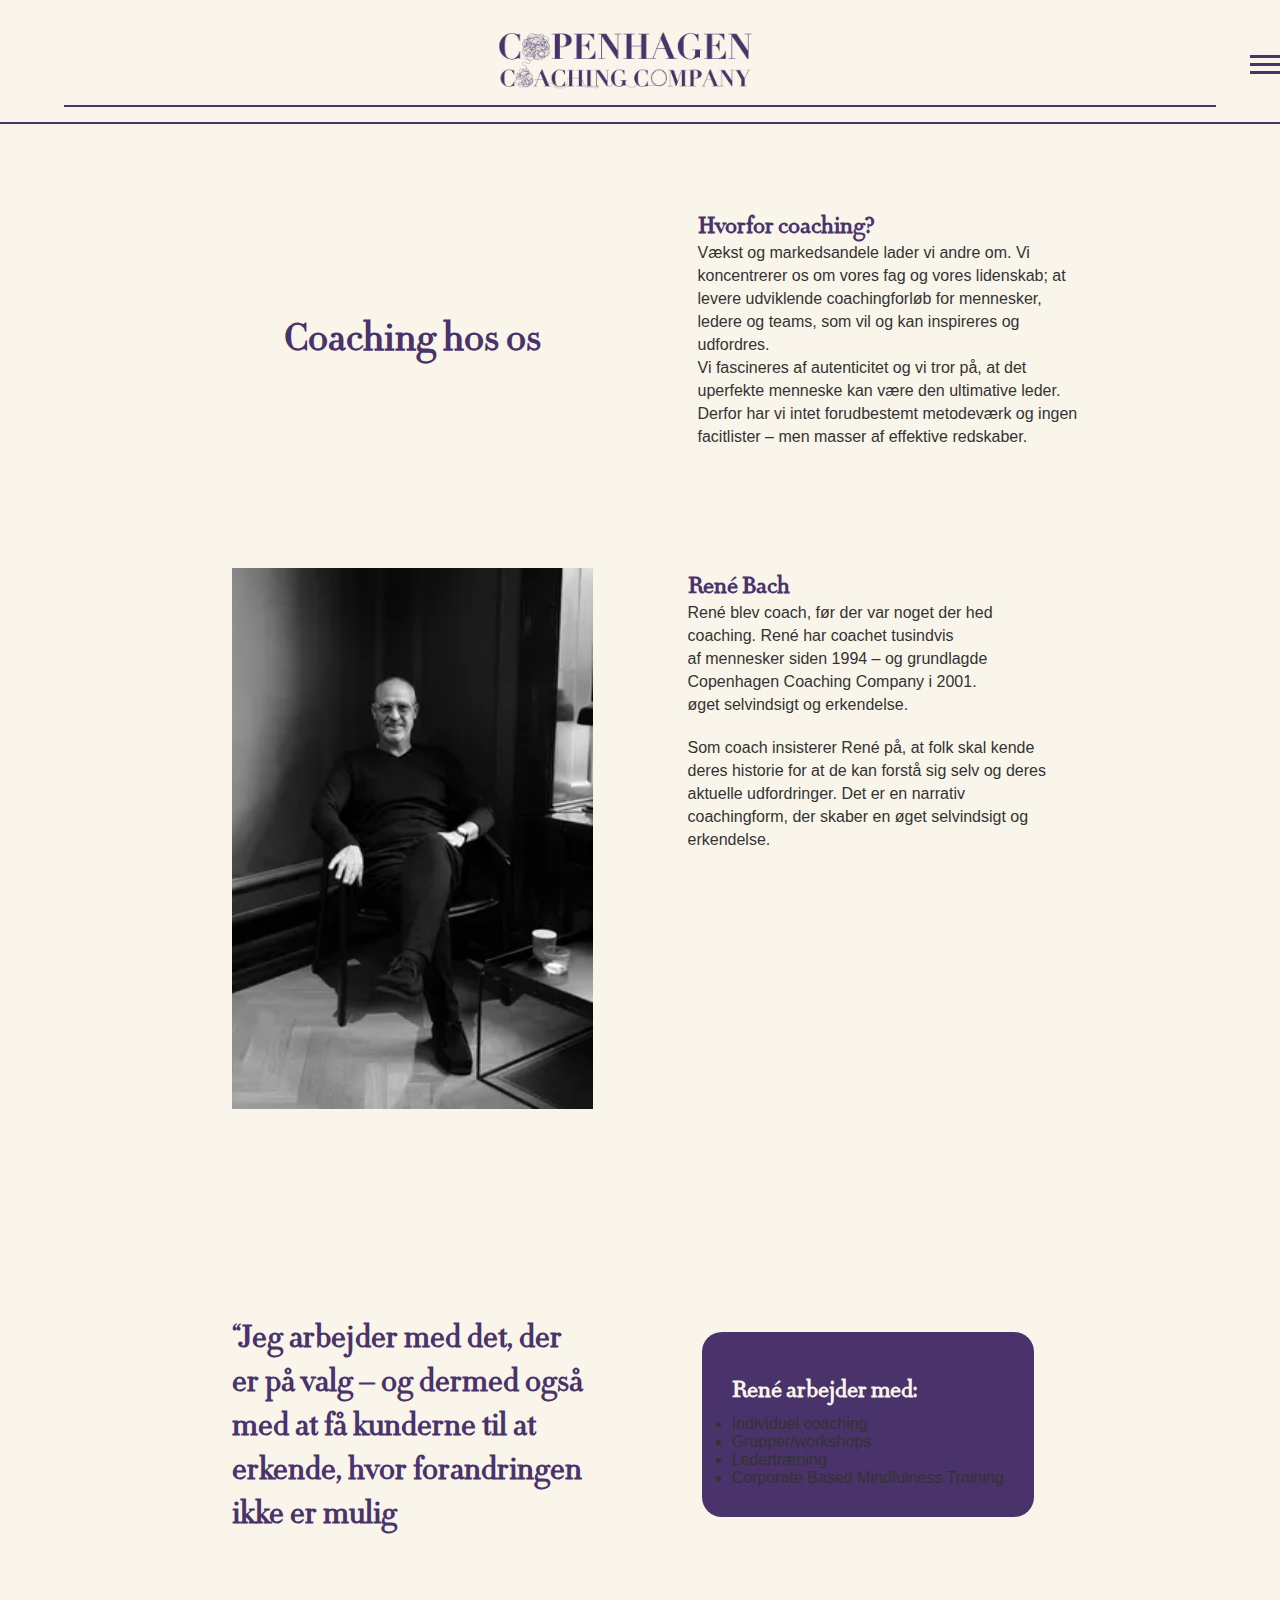
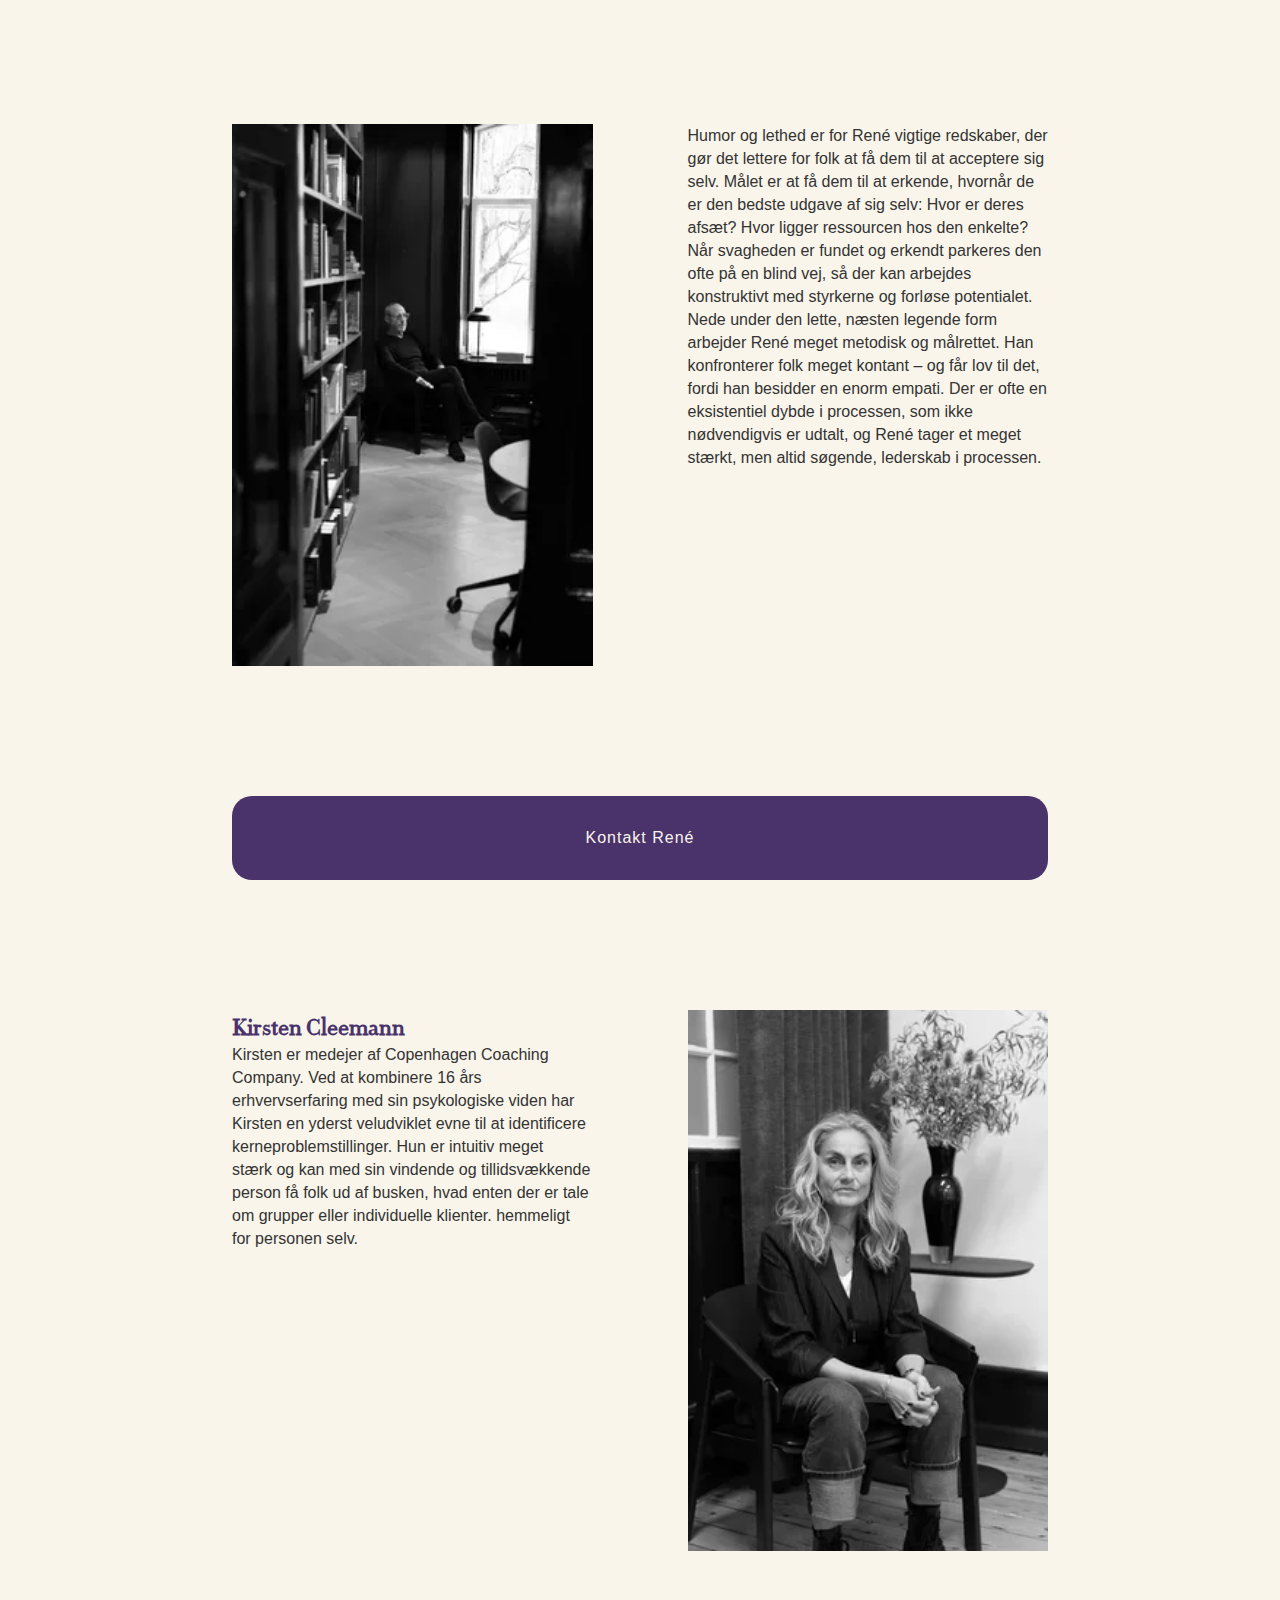
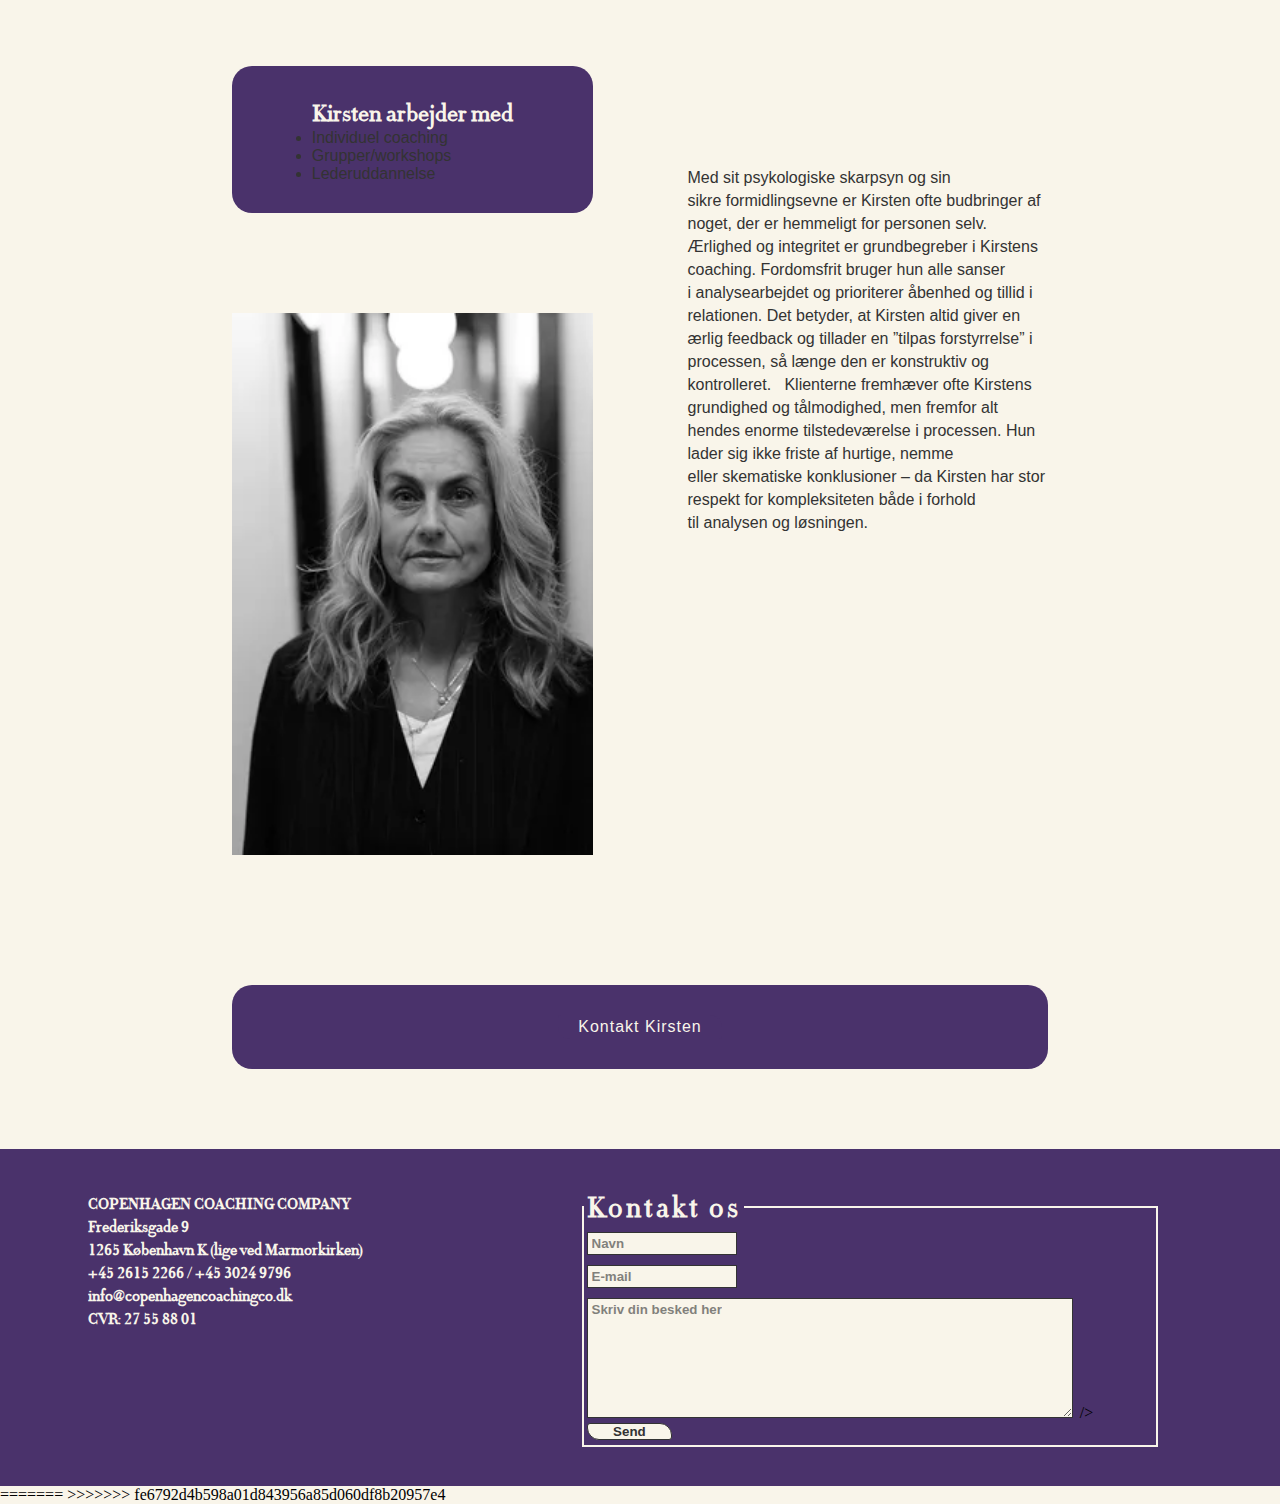
==== hvem-er-vi.html @ e25a400c "header fix" ====
<!DOCTYPE html>
<html lang="da">
  <head>
    <meta charset="UTF-8" />
    <meta name="viewport" content="width=device-width, initial-scale=1.0" />
    <link rel="stylesheet" href="css/hvem-er-vi.css" />
    <link rel="stylesheet" href="css/mutual_styles.css" />
    <title>Om</title>
  </head>
  <body>
    <header>
      <nav>
        <div class="placer"></div>
        <a href="index.html"
          ><img class="logo" src="billeder/CCC.LOGO.webp" alt="CCC Logo"
        /></a>

        <ul class="menu">
          <li><a href="index.html">Forside</a></li>
          <li><a href="ydelser.html">Vores Ydelser</a></li>
          <li><a href="hvem-er-vi.html">Hvem er vi?</a></li>
          <li><a href="kontakt.html">Kontakt</a></li>
        </ul>
        <div class="burger">
          <div class="line"></div>
          <div class="line"></div>
          <div class="line"></div>
        </div>
      </nav>
      <hr />
    </header>

    <main>
      <section class="hero_om">
        <div class="none_to_grid_1-1">
          <div class="overskrift_og_cta_hero">
            <h1 class="hero_overskrift">Coaching hos os</h1>
            <!--
            <a class="kontakt" href="kontakt.html">Kontakt os her</a> -->
          </div>
          <div class="hero_text">
            <h2>Hvorfor coaching?</h2>
            <p>
              Vækst og markedsandele lader vi andre om. Vi koncentrerer os om
              vores fag og vores lidenskab; at levere udviklende coachingforløb
              for mennesker, ledere og teams, som vil og kan inspireres og
              udfordres.
            </p>
            <p>
              Vi fascineres af autenticitet og vi tror på, at det uperfekte
              menneske kan være den ultimative leder. Derfor har vi intet
              forudbestemt metodeværk og ingen facitlister – men masser af
              effektive redskaber.
            </p>
          </div>
        </div>
      </section>

      <section class="rene">
        <div class="none_to_grid_1-1">
          <div class="img_div">
            <img src="billeder/rene_1_result.webp" alt="René Bach" />
          </div>

          <div class="rene_text_2">
            <h2>René Bach</h2>
            <p>
              René blev coach, før der var noget der hed coaching. René har
              coachet tusindvis af mennesker siden 1994 – og grundlagde
              Copenhagen Coaching Company i 2001. øget selvindsigt og
              erkendelse.
            </p>
            <div class="rene_text_2_1">
              <p>
                Som coach insisterer René på, at folk skal kende deres historie
                for at de kan forstå sig selv og deres aktuelle udfordringer.
                Det er en narrativ coachingform, der skaber en øget selvindsigt
                og erkendelse.
              </p>
            </div>
          </div>

          <blockquote>
            “Jeg arbejder med det, der er på valg – og dermed også med at få
            kunderne til at erkende, hvor forandringen ikke er mulig
          </blockquote>

          <div class="rene_arbejder_med">
            <h2 class="rene_arbejder_med_h2">René arbejder med:</h2>
            <ul>
              <li>Individuel coaching</li>
              <li>Grupper/workshops</li>
              <li>Ledertræning</li>
              <li>Corporate Based Mindfulness Training</li>
            </ul>
          </div>
        </div>

        <div class="none_to_grid_1-1">
          <div class="img_div">
            <img src="billeder/rene_2_result.webp" alt="René Bach" />
          </div>
          <div class="rene_text_1">
            <p>
              Humor og lethed er for René vigtige redskaber, der gør det lettere
              for folk at få dem til at acceptere sig selv. Målet er at få dem
              til at erkende, hvornår de er den bedste udgave af sig selv: Hvor
              er deres afsæt? Hvor ligger ressourcen hos den enkelte? Når
              svagheden er fundet og erkendt parkeres den ofte på en blind vej,
              så der kan arbejdes konstruktivt med styrkerne og forløse
              potentialet.   Nede under den lette, næsten legende form arbejder
              René meget metodisk og målrettet. Han konfronterer folk meget
              kontant – og får lov til det, fordi han besidder en enorm empati.
              Der er ofte en eksistentiel dybde i processen, som ikke
              nødvendigvis er udtalt, og René tager et meget stærkt, men altid
              søgende, lederskab i processen.
            </p>
          </div>
        </div>

        <div class="contact_div">
          <a class="kontakt" href="kontakt.html">Kontakt René</a>
        </div>
      </section>

      <section class="bg_color1">
        <div class="none_to_grid_1-1">
          <div class="kirsten_text_1">
            <h2>Kirsten Cleemann</h2>
            <p>
              Kirsten er medejer af Copenhagen Coaching Company. Ved at
              kombinere 16 års erhvervserfaring med sin psykologiske viden har
              Kirsten en yderst veludviklet evne til at identificere
              kerneproblemstillinger. Hun er intuitiv meget stærk og kan med sin
              vindende og tillidsvækkende person få folk ud af busken, hvad
              enten der er tale om grupper eller individuelle klienter.
              hemmeligt for personen selv.
            </p>
          </div>

          <div class="img_div">
            <img src="billeder/kirsten_1_result.webp" alt="Kirsten Cleemann" />
          </div>

          <div>
            <div class="kirsten_arbejder_med">
              <h2 class="kirsten_arbejder_med_h2">Kirsten arbejder med</h2>
              <ul>
                <li>Individuel coaching</li>
                <li>Grupper/workshops</li>
                <li>Lederuddannelse</li>
              </ul>
            </div>
            <div class="img_div">
              <img
                src="billeder/kirsten_3_result.webp"
                alt="Kirsten Cleemann"
              />
            </div>
          </div>
          <div class="kirsten_text_2">
            <p>
              Med sit psykologiske skarpsyn og sin sikre formidlingsevne er
              Kirsten ofte budbringer af noget, der er hemmeligt for personen
              selv. Ærlighed og integritet er grundbegreber i Kirstens coaching.
              Fordomsfrit bruger hun alle sanser i analysearbejdet og
              prioriterer åbenhed og tillid i relationen. Det betyder, at
              Kirsten altid giver en ærlig feedback og tillader en ”tilpas
              forstyrrelse” i processen, så længe den er konstruktiv og
              kontrolleret.   Klienterne fremhæver ofte Kirstens grundighed og
              tålmodighed, men fremfor alt hendes enorme tilstedeværelse i
              processen. Hun lader sig ikke friste af hurtige, nemme
              eller skematiske konklusioner – da Kirsten har stor respekt for
              kompleksiteten både i forhold til analysen og løsningen.    
            </p>
          </div>
        </div>

        <div class="contact_div">
          <a class="kontakt" href="kontakt.html">Kontakt Kirsten </a>
        </div>
      </section>
    </main>

    <footer>
      <p>
        COPENHAGEN COACHING COMPANY <br />
        Frederiksgade 9 <br />
        1265 København K (lige ved Marmorkirken) <br />
        +45 2615 2266 / +45 3024 9796 <br />
        info@copenhagencoachingco.dk <br />
        CVR: 27 55 88 01
      </p>

      <form>
        <fieldset class="kontaktform">
          <legend>Kontakt os</legend>
          <label for="fnavn">
            <input
              type="text"
              name="fnavn"
              id="fnavn"
              required
              placeholder="Navn"
            />
          </label>

          <label for="mail">
            <input
              type="email"
              name="email"
              id="email"
              required
              placeholder="E-mail"
            />
          </label>

          <label for="besked">
            <textarea
              name="besked"
              id="besked"
              required
              placeholder="Skriv din besked her"
            ></textarea>
            /></label
          >

          <button type="submit" id="submit">Send</button>
        </fieldset>
      </form>
    </footer>
    <script src="js/menu.js"></script>
    ======= >>>>>>> fe6792d4b598a01d843956a85d060df8b20957e4
  </body>
</html>
---- css/hvem-er-vi.css ----
/*************** Reset *********************/
/* * {
  margin: 0px;
  padding: 0px;
  box-sizing: border-box;
  color: rgb(0, 0, 0);
} */
/*************** Reset *********************/

.img_div {
  margin: 20px 0px 10px 0px;
}

.hero_overskrift {
  font-family: var(--main_font);
  font-size: 40px;
  padding-top: 4rem;
  padding-bottom: 3rem;
  text-align: center;
}

.hero_text {
  margin: auto;
}

.overskrift_og_cta_hero {
  display: grid;
  justify-content: center;
  margin: auto;
  gap: 20px;
}

P {
  line-height: 23px;
}

.hero_text {
  margin: 20px 0px 20px 0px;
}
/*------------------------------------------RENE--------------------------------------------*/

.rene_text_1 {
  margin: 20px 0px 20px 0px;
}

.rene_text_2 {
  margin: 20px 0px 20px 0px;
}

blockquote {
  font-size: 2em;
  margin: 90px 0px 90px 0px;
}

.rene_arbejder_med {
  /*--------styling-------*/
  background-color: var(--secondary);
  color: var(--primary);
  border-radius: 20px;
  text-decoration: none;
  /*--------opbygning-------*/
  display: grid;
  justify-content: center;
  /*---------box-størrelse--------*/
  margin: auto;
  padding: 30px 30px 30px 60px;
  margin: 0px 0px 0px 0px;
}

.rene_arbejder_med_h2 {
  color: var(--primary);
  margin: 10px 0px 10px 0px;
}

.contact_div {
  background-color: var(--secondary);
  display: grid;
  margin: 30px 40px 30px 40px;
  padding: 30px;
  border-radius: 20px;
  text-decoration: none;
  justify-content: center;
}
.kontakt {
  text-decoration: none;
  color: var(--primary);
}

/*------------------------------------------KIRSTEN--------------------------------------------*/

/*KIRSTEN SKAL HAVE BAGGRUNDSFARVE..
.none_to_grid_1-1 {
  background-color: var(--contrast);
  border-radius: 20px;
  padding: 10px 10px 10px 10px;
}
*/

.bg_color1 {
  margin-top: 30px;
  margin-bottom: 80px;
}
.kirsten_text_1 {
  margin: 20px 0px 20px 0px;
}

.kirsten_arbejder_med_h2 {
  color: var(--primary);
}

.kirsten_arbejder_med {
  /*--------styling-------*/
  background-color: var(--secondary);

  border-radius: 20px;
  text-decoration: none;
  /*--------opbygning-------*/
  display: grid;
  justify-content: center;
  /*---------box-størrelse--------*/
  margin: auto;
  padding: 30px 30px 30px 60px;
  margin: 0px 0px 0px 0px;
}

.kirsten_text_2 {
  margin: 20px 0px 20px 0px;
}

.contact_kirsten {
  background-color: var(--primary);
  display: grid;
  margin: 30px 0px 30px 0px;
  padding: 30px;
  border-radius: 20px;
  text-decoration: none;
  justify-content: center;
}

.kontakt_kirsten {
  text-decoration: none;
  color: var(--secondary);
}

@media (min-width: 750px) {
  /*-------------------------------HERO-----------------*/
  .img_div {
    margin: 20px 40px 20px 40px;
  }

  .hero_text {
    margin-left: 50px;
  }

  .overskrift_og_cta_hero {
    display: grid;
    margin: auto;
    gap: 20px;
  }
  /*-------------------------------RENE-----------------*/
  .rene_text_2_1 {
    margin-top: 20px;
  }

  .rene_text_1 {
    margin: 100px 40px 100px 40px;
  }

  .rene_text_2 {
    margin: 100px 40px 100px 40px;
  }

  blockquote {
    font-size: 2em;
    margin: 90px 40px 90px 40px;
  }

  .rene_arbejder_med {
    /*--------styling-------*/
    background-color: var(--secondary);
    color: var(--primary);
    /*--------opbygning-------*/
    display: grid;
    width: fit-content;
    height: fit-content;
    /*---------box-størrelse--------*/
    place-self: center;
    padding: 30px;
    margin: 40px 40px 40px 40px;
    border-radius: 20px;
    text-decoration: none;
  }

  .rene_arbejder_med_h2 {
    color: var(--primary);
    margin: 10px 0px 10px 0px;
  }
  /*-------------------------------CONTACT-----------------*/
  .contact_div {
    background-color: var(--secondary);
    display: grid;
    margin: 30px 40px 30px 40px;
    padding: 30px;
    border-radius: 20px;
    text-decoration: none;
    justify-content: center;
  }
  /*-------------------------------KIRSTEN-----------------*/
  .img_div {
    margin: 100px 40px 100px 40px;
  }

  .kirsten_text_1 {
    margin: 100px 40px 100px 40px;
  }

  .kirsten_text_2 {
    margin: 100px 40px 100px 40px;
  }

  .kirsten_arbejder_med_h2 {
    color: var(--primary);
  }

  .kirsten_arbejder_med {
    /*--------styling-------*/
    background-color: var(--secondary);
    color: var(--primary);

    /*--------opbygning-------*/
    display: grid;

    /*---------box-størrelse--------*/
    margin: auto;
    padding: 30px;
    margin: 0px 40px 0px 40px;
    border-radius: 20px;
    text-decoration: none;
  }

  /*---------Fordi kirstens kontakt skal have anden farve--------*/
  .contact_kirsten {
    background-color: var(--primary);
    display: grid;
    margin: 30px 40px 30px 40px;
    padding: 30px;
    border-radius: 20px;
    text-decoration: none;
    justify-content: center;
  }

  .kontakt_kirsten {
    text-decoration: none;
    color: var(--secondary);
  }
}
---- css/mutual_styles.css ----
* {
  margin: 0;
  padding: 0;
  box-sizing: border-box;
}

img {
  width: 100%;
  height: auto;
  display: block;
}

/* -----------FONT FACE START --------------*/
@font-face {
  font-family: "didotbold";
  src: url("../font/didot_bold-webfont.woff2") format("woff2"),
    url("../font/didot_bold-webfont.woff") format("woff");
  font-weight: normal;
  font-style: normal;
}

@font-face {
  font-family: "didotitalic";
  src: url("../font/didot_italic-webfont.woff2") format("woff2"),
    url("../font/didot_italic-webfont.woff") format("woff");
  font-weight: normal;
  font-style: normal;
}

@font-face {
  font-family: "didot_titleregular";
  src: url("../font/didot_title-webfont.woff2") format("woff2"),
    url("../font/didot_title-webfont.woff") format("woff");
  font-weight: normal;
  font-style: normal;
}

@font-face {
  font-family: "didotregular";
  src: url("../font/didot-webfont.woff2") format("woff2"),
    url("../font/didot-webfont.woff") format("woff");
  font-weight: normal;
  font-style: normal;
}

/* ----------- VARIABLE --------------*/
:root {
  /* Primære farve til hele sitet */
  --primary: #f9f5ea;

  /* Sekundære farve til hele sitet */
  --secondary: #4a326b;

  /* Kontrast/tertiær farve til hele sitet */
  --contrast: #c5baaa;

  /* Primær font */
  --main_font: "didotregular", sans-serif;

  /* Brødtekst font */
  --txt_font: "Albert Sans", sans-serif;

  /* Brødtekst farve  */
  --txt_color: #333333;
}

/* -----------FONT --------------*/
h1 {
  font-family: var(--main_font);
  color: var(--secondary);
  font-weight: 800;
}

h2 {
  font-family: var(--main_font);
  color: var(--secondary);
  font-weight: 600;
}

h3 {
  font-family: var(--txt_font);
  color: var(--txt_color);
}

p {
  font-family: var(--txt_font);
  color: var(--txt_color);
}

a {
  font-family: var(--main_font);
  text-decoration: none;
  color: var(--txt_color);
  font-weight: 600;
}

li {
  font-family: var(--txt_font);
  color: var(--txt_color);
}

blockquote {
  font-family: var(--main_font);
  color: var(--secondary);
  font-weight: 800;
}

summary {
  font-family: var(--main_font);
  color: var(--secondary);
  font-weight: 600;
}

/*---------- BAGGRUNDSFARVER ----------*/
.bg_color1 {
  background-color: var(--primary);
}

.bg_color2 {
  background-color: var(--secondary);
}

.bg_color3 {
  background-color: var(--contrast);
}

/*---------- BURGER MENU ----------*/
.menu {
  display: none;
}

.burger {
  width: 30px;
  height: 20px;
  cursor: pointer;
  margin-top: 40px;
}

.burger .line {
  width: 100%;
  border-bottom: 3px solid var(--secondary);
  margin-bottom: 5px;
  transition: 200ms linear;
}

.burger.active .line:nth-child(1) {
  transform: rotate(45deg) translate(5px, 5px);
  transition: 200ms linear;
}

.burger.active .line:nth-child(2) {
  opacity: 0;
  transition: 150ms linear;
}

.burger.active .line:nth-child(3) {
  transform: rotate(-45deg) translate(5px, -5px);
  transition: 200ms linear;
}

nav.active .menu {
  display: block;
  background-color: var(--primary);
  position: absolute;
  top: 85px;
  right: 0;
  width: 25%;
  min-width: 25ch;
  box-shadow: -3px 7px 15px var(--secondary);
  z-index: 1;
}

nav.active .menu li {
  margin: 10px 20px;
}

nav.active .menu a {
  font-size: 1.5rem;
}

/*---------- KONTAKTFORMULAR ----------*/
.kontaktform {
  display: grid;
  width: 45vw;
  border: var(--primary) solid 2px;
  min-width: 50ch;
}

#fnavn,
#email {
  width: 35%;
  margin: 5px 3px;
  padding: 3px 4px;
  background-color: var(--primary);
  border: var(--txt_color) solid 1px;
  max-width: 150px;
}

legend {
  font-family: var(--main_font);
  color: var(--primary);
  font-size: 1.8rem;
  font-weight: 600;
  letter-spacing: 3px;
  padding-inline: 3px;
}

#besked {
  width: 85%;
  height: 15cqw;
  margin: 5px 3px 0px 3px;
  padding: 3px 4px;
  background-color: var(--primary);
  border: var(--txt_color) solid 1px;
  max-height: 120px;
}

#submit {
  width: 15%;
  margin: 1px 0 5px 3px;
  font-family: var(--txt_font);
  font-weight: 600;
  color: var(--txt_color);
  background-color: var(--primary);
  border: var(--txt_color) solid 1px;
  border-top-left-radius: 3px;
  border-top-right-radius: 12px;
  border-bottom-left-radius: 12px;
  border-bottom-right-radius: 3px;
}

#submit:hover {
  background-color: var(--secondary);
  border-color: var(--contrast);
  color: var(--primary);
}

input::placeholder,
#besked::placeholder {
  font-family: var(--txt_font);
  font-weight: 600;
  color: var(--txt_color);
  opacity: 60%;
}

/*---------- HEADER ----------*/
nav {
  display: flex;
  justify-content: space-between;
}

.menu a {
  display: block;
  position: relative;
  color: var(--txt_color);
  font-family: var(--main_font);
  text-decoration: none;
  text-align: end;
}

.menu a::after {
  content: "";
  position: absolute;
  bottom: 0;
  left: 0;
  width: 100%;
  height: 0.1em;
  background-color: var(--secondary);
  opacity: 0;
  transition: opacity 300ms, transform 300ms;
}
.menu li {
  margin: 0 1rem;
  list-style: none;
}

.menu li a {
  overflow: hidden;
}

.menu li a::after {
  opacity: 1;
  transform: translate3d(-101%, 0, 0);
}

.menu li a:hover::after,
.menu li a:focus::after {
  transform: translate3d(0, 0, 0);
}

/*---------- FOOTER ----------*/
footer {
  display: grid;
  background-color: var(--secondary);
  padding: 3vw 3vw;
  margin-top: 2vw;
  margin-inline: auto;
  position: relative;
  bottom: 0;
  width: 100%;
}

footer p {
  border-bottom: var(--txt_color) solid 3px;
  padding: 5px 50px;
  max-width: 50ch;
  font-family: var(--main_font);
  color: var(--primary);
  font-weight: 600;
}

footer p,
footer form {
  margin-inline: auto;
}

/*---------- LAYOUT ----------*/
main {
  max-width: 70vw;
  margin: 5cqw auto;
  position: relative;
  min-height: 70vh;
}

header {
  border-bottom: solid var(--secondary) 2px;
  padding-block: 15px;
  width: 100%;
  margin-inline: auto;
  position: sticky;
  top: 0;
  background-color: var(--primary);
  z-index: 100;
}

hr {
  margin-top: 15px;
  border: solid var(--secondary) 1px;
  width: 90vw;
  margin-inline: auto;
}

.logo {
  margin-top: 15px;
  height: 60px;
}

/*---------- FARVER ----------*/

body {
  background-color: var(--primary);
}

.kontakt {
  background-color: var(--secondary);
  color: var(--primary);
  font-family: var(--txt_font);
  font-weight: 500;
  letter-spacing: 1px;
  padding: 3px 20px;
  border-top-left-radius: 3px;
  border-top-right-radius: 12px;
  border-bottom-left-radius: 12px;
  border-bottom-right-radius: 3px;
}

/*---------- MEDIA QUERY ----------  */
@media (min-width: 800px) {
  .none_to_grid_1-1 {
    display: grid;
    grid-template-columns: 1fr 1fr;
    gap: 15px;
  }

  footer {
    display: flex;
    justify-content: space-between;
  }

  footer p {
    border: none;
    padding: none;
    margin-left: 0;
  }
}

@media (min-width: 1300px) {
  main {
    max-width: 1000px;
  }
}
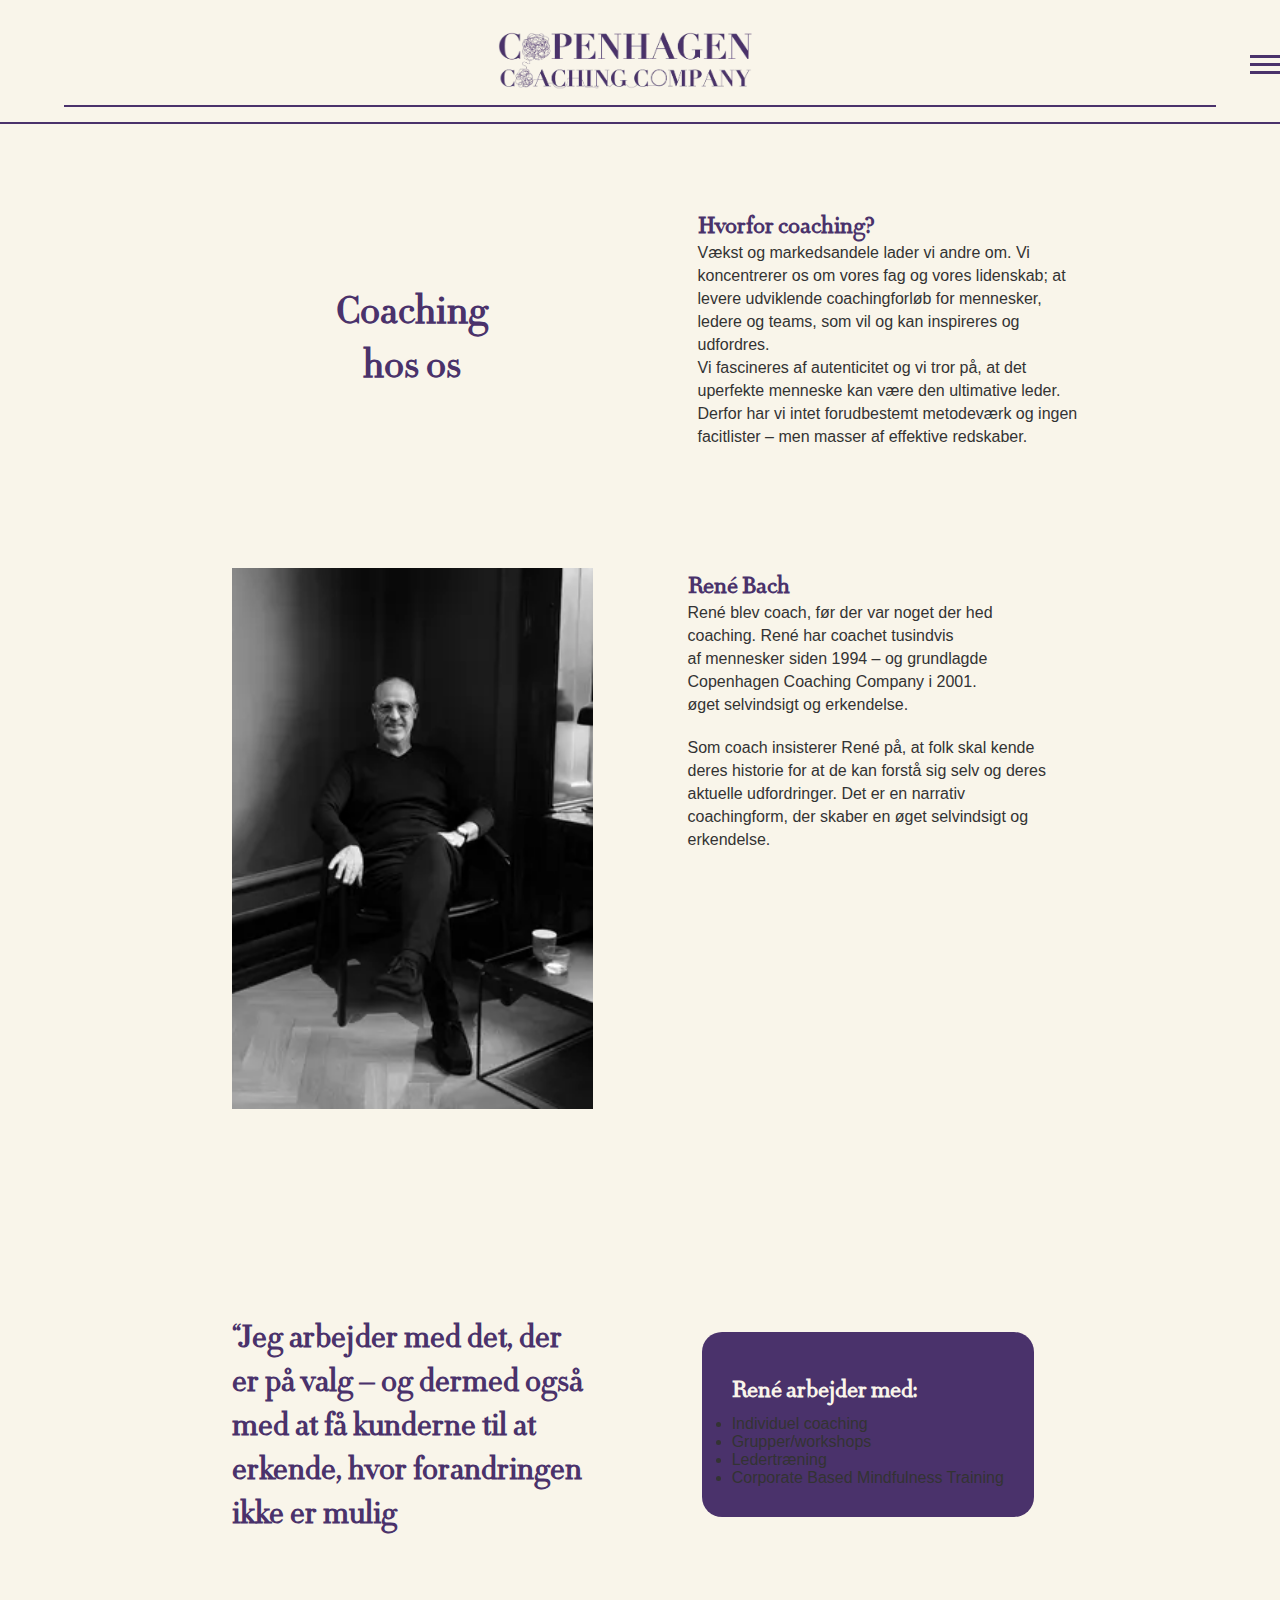
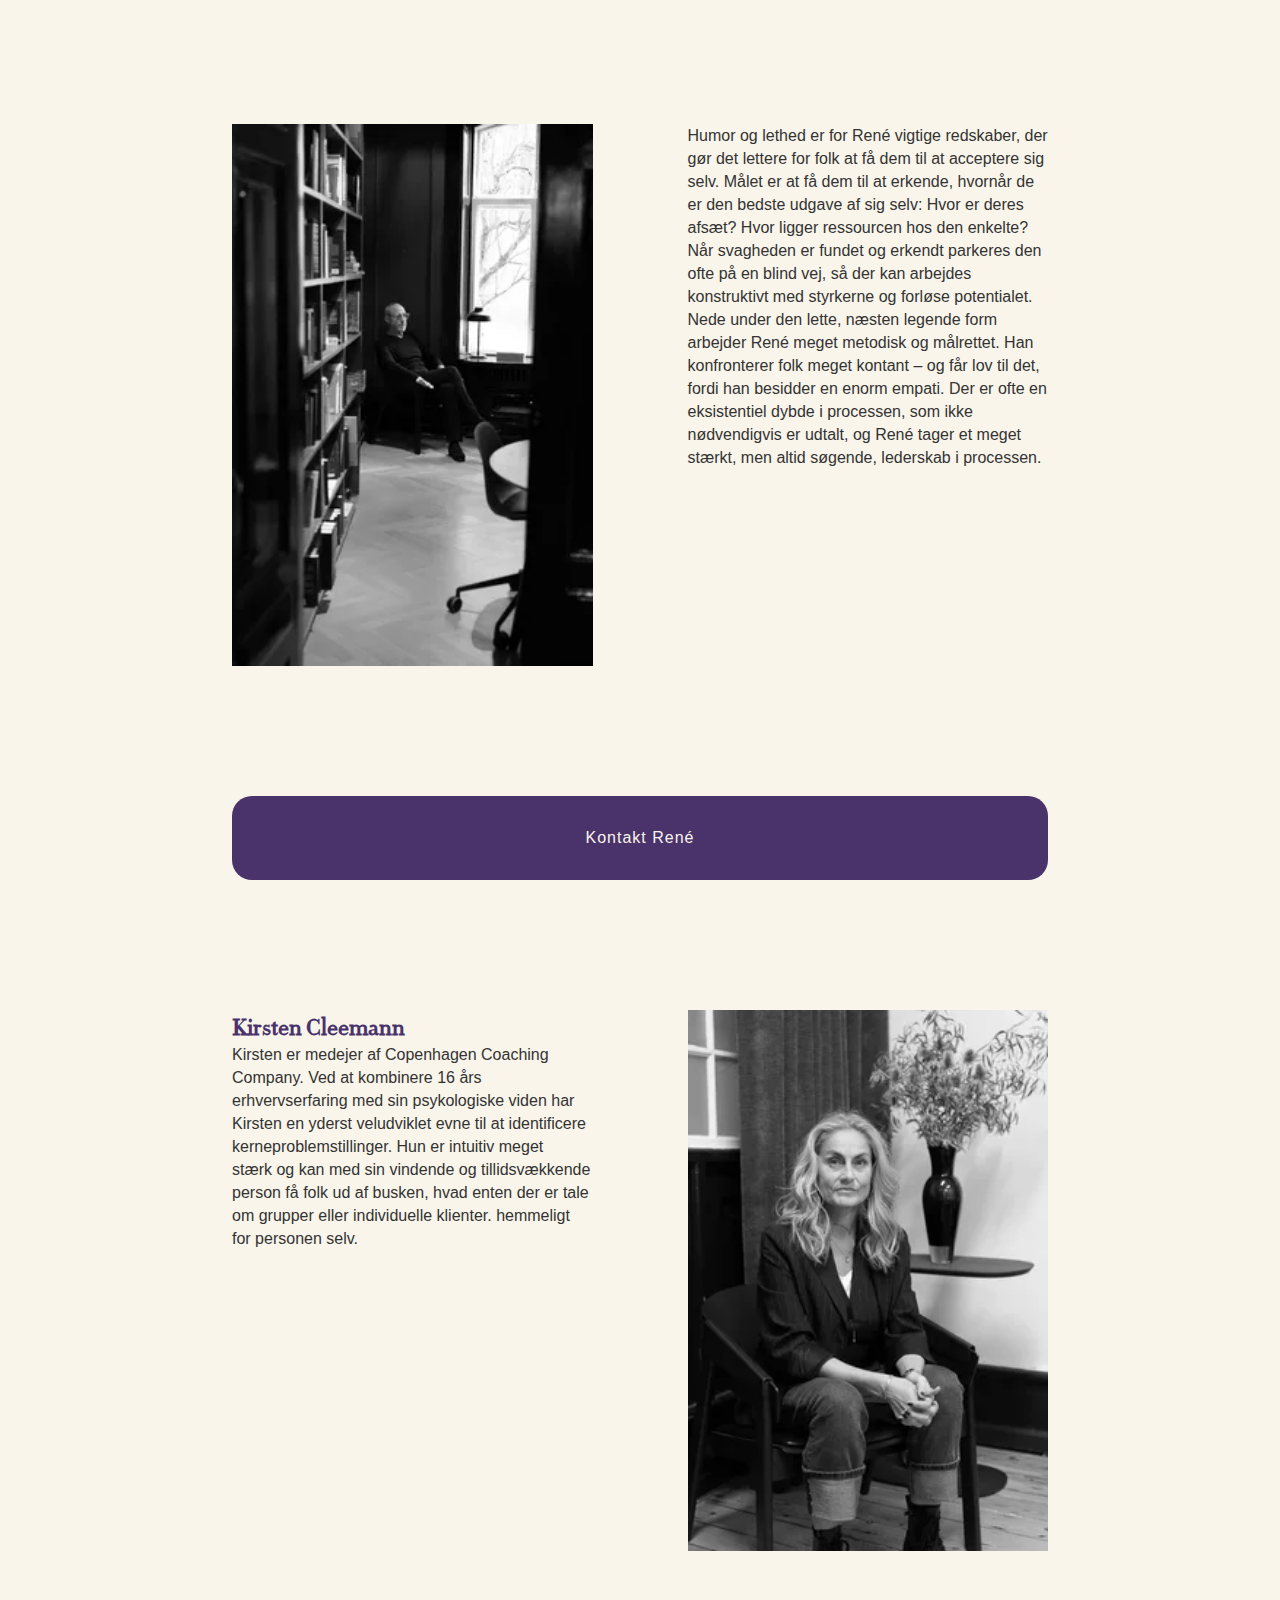
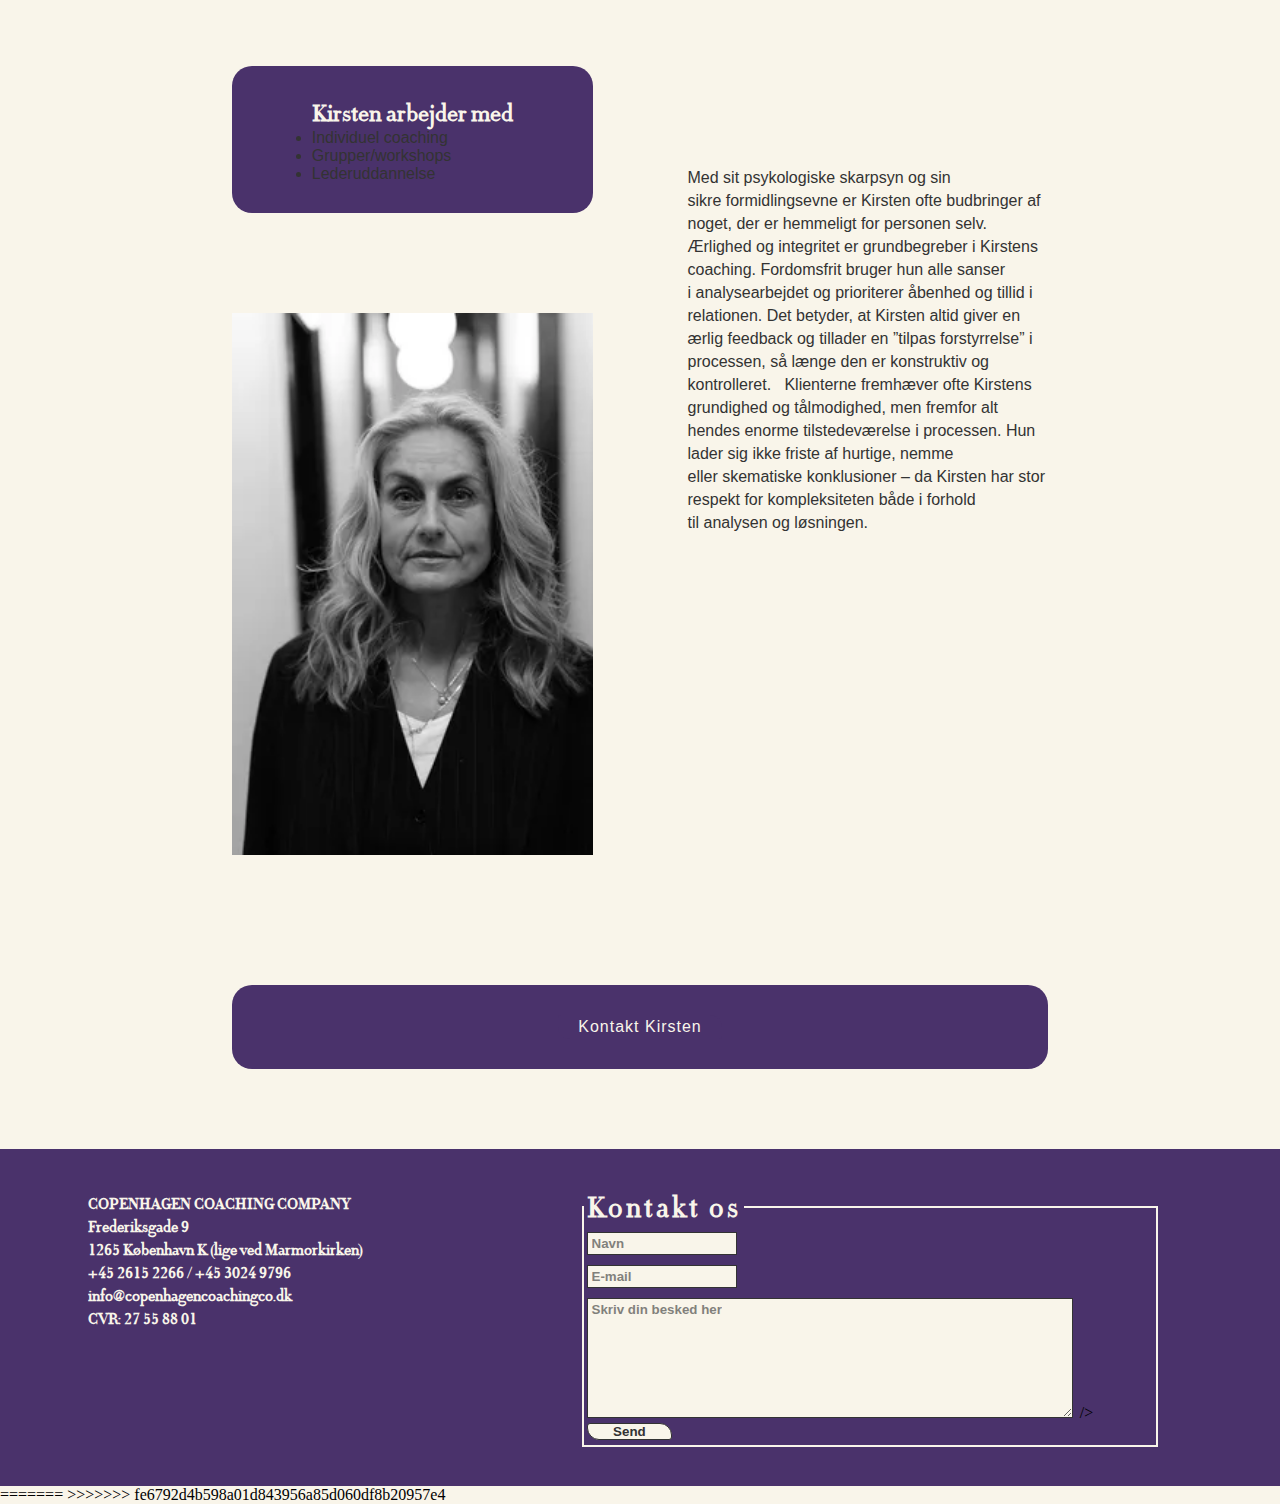
==== commit 9a5ae620: "br på om" ====
--- a/hvem-er-vi.html
+++ b/hvem-er-vi.html
@@ -11,9 +11,7 @@
     <header>
       <nav>
         <div class="placer"></div>
-        <a href="index.html"
-          ><img class="logo" src="billeder/CCC.LOGO.webp" alt="CCC Logo"
-        /></a>
+        <a href="index.html"><img class="logo" src="billeder/CCC.LOGO.webp" alt="CCC Logo" /></a>
 
         <ul class="menu">
           <li><a href="index.html">Forside</a></li>
@@ -34,22 +32,21 @@
       <section class="hero_om">
         <div class="none_to_grid_1-1">
           <div class="overskrift_og_cta_hero">
-            <h1 class="hero_overskrift">Coaching hos os</h1>
+            <h1 class="hero_overskrift">
+              Coaching <br />
+              hos os
+            </h1>
             <!--
             <a class="kontakt" href="kontakt.html">Kontakt os her</a> -->
           </div>
           <div class="hero_text">
             <h2>Hvorfor coaching?</h2>
             <p>
-              Vækst og markedsandele lader vi andre om. Vi koncentrerer os om
-              vores fag og vores lidenskab; at levere udviklende coachingforløb
-              for mennesker, ledere og teams, som vil og kan inspireres og
-              udfordres.
+              Vækst og markedsandele lader vi andre om. Vi koncentrerer os om vores fag og vores lidenskab; at levere udviklende coachingforløb for mennesker, ledere og teams, som vil og kan
+              inspireres og udfordres.
             </p>
             <p>
-              Vi fascineres af autenticitet og vi tror på, at det uperfekte
-              menneske kan være den ultimative leder. Derfor har vi intet
-              forudbestemt metodeværk og ingen facitlister – men masser af
+              Vi fascineres af autenticitet og vi tror på, at det uperfekte menneske kan være den ultimative leder. Derfor har vi intet forudbestemt metodeværk og ingen facitlister – men masser af
               effektive redskaber.
             </p>
           </div>
@@ -65,25 +62,18 @@
           <div class="rene_text_2">
             <h2>René Bach</h2>
             <p>
-              René blev coach, før der var noget der hed coaching. René har
-              coachet tusindvis af mennesker siden 1994 – og grundlagde
-              Copenhagen Coaching Company i 2001. øget selvindsigt og
+              René blev coach, før der var noget der hed coaching. René har coachet tusindvis af mennesker siden 1994 – og grundlagde Copenhagen Coaching Company i 2001. øget selvindsigt og
               erkendelse.
             </p>
             <div class="rene_text_2_1">
               <p>
-                Som coach insisterer René på, at folk skal kende deres historie
-                for at de kan forstå sig selv og deres aktuelle udfordringer.
-                Det er en narrativ coachingform, der skaber en øget selvindsigt
-                og erkendelse.
+                Som coach insisterer René på, at folk skal kende deres historie for at de kan forstå sig selv og deres aktuelle udfordringer. Det er en narrativ coachingform, der skaber en
+                øget selvindsigt og erkendelse.
               </p>
             </div>
           </div>
 
-          <blockquote>
-            “Jeg arbejder med det, der er på valg – og dermed også med at få
-            kunderne til at erkende, hvor forandringen ikke er mulig
-          </blockquote>
+          <blockquote>“Jeg arbejder med det, der er på valg – og dermed også med at få kunderne til at erkende, hvor forandringen ikke er mulig</blockquote>
 
           <div class="rene_arbejder_med">
             <h2 class="rene_arbejder_med_h2">René arbejder med:</h2>
@@ -102,18 +92,10 @@
           </div>
           <div class="rene_text_1">
             <p>
-              Humor og lethed er for René vigtige redskaber, der gør det lettere
-              for folk at få dem til at acceptere sig selv. Målet er at få dem
-              til at erkende, hvornår de er den bedste udgave af sig selv: Hvor
-              er deres afsæt? Hvor ligger ressourcen hos den enkelte? Når
-              svagheden er fundet og erkendt parkeres den ofte på en blind vej,
-              så der kan arbejdes konstruktivt med styrkerne og forløse
-              potentialet.   Nede under den lette, næsten legende form arbejder
-              René meget metodisk og målrettet. Han konfronterer folk meget
-              kontant – og får lov til det, fordi han besidder en enorm empati.
-              Der er ofte en eksistentiel dybde i processen, som ikke
-              nødvendigvis er udtalt, og René tager et meget stærkt, men altid
-              søgende, lederskab i processen.
+              Humor og lethed er for René vigtige redskaber, der gør det lettere for folk at få dem til at acceptere sig selv. Målet er at få dem til at erkende, hvornår de er den bedste udgave af sig
+              selv: Hvor er deres afsæt? Hvor ligger ressourcen hos den enkelte? Når svagheden er fundet og erkendt parkeres den ofte på en blind vej, så der kan arbejdes konstruktivt med styrkerne og
+              forløse potentialet.   Nede under den lette, næsten legende form arbejder René meget metodisk og målrettet. Han konfronterer folk meget kontant – og får lov til det, fordi han besidder
+              en enorm empati. Der er ofte en eksistentiel dybde i processen, som ikke nødvendigvis er udtalt, og René tager et meget stærkt, men altid søgende, lederskab i processen.
             </p>
           </div>
         </div>
@@ -128,12 +110,8 @@
           <div class="kirsten_text_1">
             <h2>Kirsten Cleemann</h2>
             <p>
-              Kirsten er medejer af Copenhagen Coaching Company. Ved at
-              kombinere 16 års erhvervserfaring med sin psykologiske viden har
-              Kirsten en yderst veludviklet evne til at identificere
-              kerneproblemstillinger. Hun er intuitiv meget stærk og kan med sin
-              vindende og tillidsvækkende person få folk ud af busken, hvad
-              enten der er tale om grupper eller individuelle klienter.
+              Kirsten er medejer af Copenhagen Coaching Company. Ved at kombinere 16 års erhvervserfaring med sin psykologiske viden har Kirsten en yderst veludviklet evne til at identificere
+              kerneproblemstillinger. Hun er intuitiv meget stærk og kan med sin vindende og tillidsvækkende person få folk ud af busken, hvad enten der er tale om grupper eller individuelle klienter.
               hemmeligt for personen selv.
             </p>
           </div>
@@ -152,26 +130,15 @@
               </ul>
             </div>
             <div class="img_div">
-              <img
-                src="billeder/kirsten_3_result.webp"
-                alt="Kirsten Cleemann"
-              />
+              <img src="billeder/kirsten_3_result.webp" alt="Kirsten Cleemann" />
             </div>
           </div>
           <div class="kirsten_text_2">
             <p>
-              Med sit psykologiske skarpsyn og sin sikre formidlingsevne er
-              Kirsten ofte budbringer af noget, der er hemmeligt for personen
-              selv. Ærlighed og integritet er grundbegreber i Kirstens coaching.
-              Fordomsfrit bruger hun alle sanser i analysearbejdet og
-              prioriterer åbenhed og tillid i relationen. Det betyder, at
-              Kirsten altid giver en ærlig feedback og tillader en ”tilpas
-              forstyrrelse” i processen, så længe den er konstruktiv og
-              kontrolleret.   Klienterne fremhæver ofte Kirstens grundighed og
-              tålmodighed, men fremfor alt hendes enorme tilstedeværelse i
-              processen. Hun lader sig ikke friste af hurtige, nemme
-              eller skematiske konklusioner – da Kirsten har stor respekt for
-              kompleksiteten både i forhold til analysen og løsningen.    
+              Med sit psykologiske skarpsyn og sin sikre formidlingsevne er Kirsten ofte budbringer af noget, der er hemmeligt for personen selv. Ærlighed og integritet er grundbegreber i Kirstens
+              coaching. Fordomsfrit bruger hun alle sanser i analysearbejdet og prioriterer åbenhed og tillid i relationen. Det betyder, at Kirsten altid giver en ærlig feedback og tillader en ”tilpas
+              forstyrrelse” i processen, så længe den er konstruktiv og kontrolleret.   Klienterne fremhæver ofte Kirstens grundighed og tålmodighed, men fremfor alt hendes enorme tilstedeværelse i
+              processen. Hun lader sig ikke friste af hurtige, nemme eller skematiske konklusioner – da Kirsten har stor respekt for kompleksiteten både i forhold til analysen og løsningen.    
             </p>
           </div>
         </div>
@@ -196,32 +163,15 @@
         <fieldset class="kontaktform">
           <legend>Kontakt os</legend>
           <label for="fnavn">
-            <input
-              type="text"
-              name="fnavn"
-              id="fnavn"
-              required
-              placeholder="Navn"
-            />
+            <input type="text" name="fnavn" id="fnavn" required placeholder="Navn" />
           </label>
 
           <label for="mail">
-            <input
-              type="email"
-              name="email"
-              id="email"
-              required
-              placeholder="E-mail"
-            />
+            <input type="email" name="email" id="email" required placeholder="E-mail" />
           </label>
 
           <label for="besked">
-            <textarea
-              name="besked"
-              id="besked"
-              required
-              placeholder="Skriv din besked her"
-            ></textarea>
+            <textarea name="besked" id="besked" required placeholder="Skriv din besked her"></textarea>
             /></label
           >
 
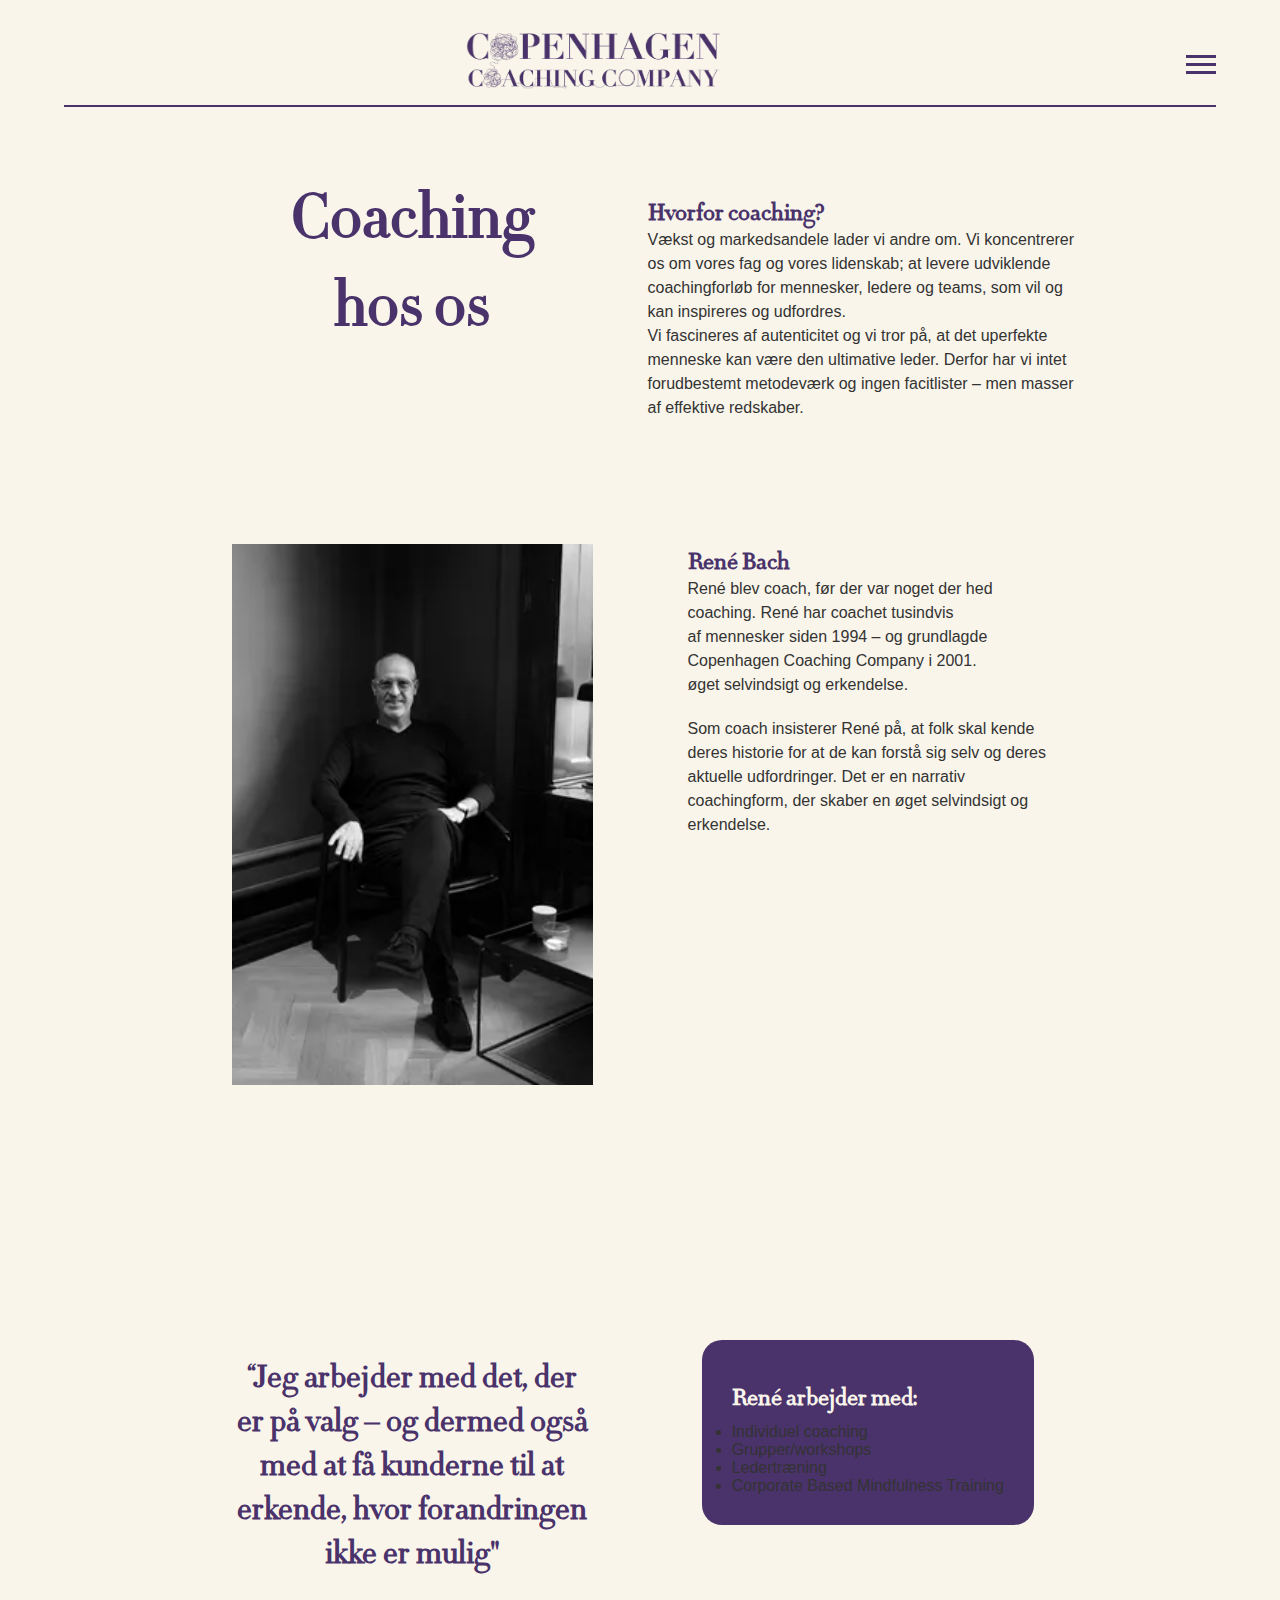
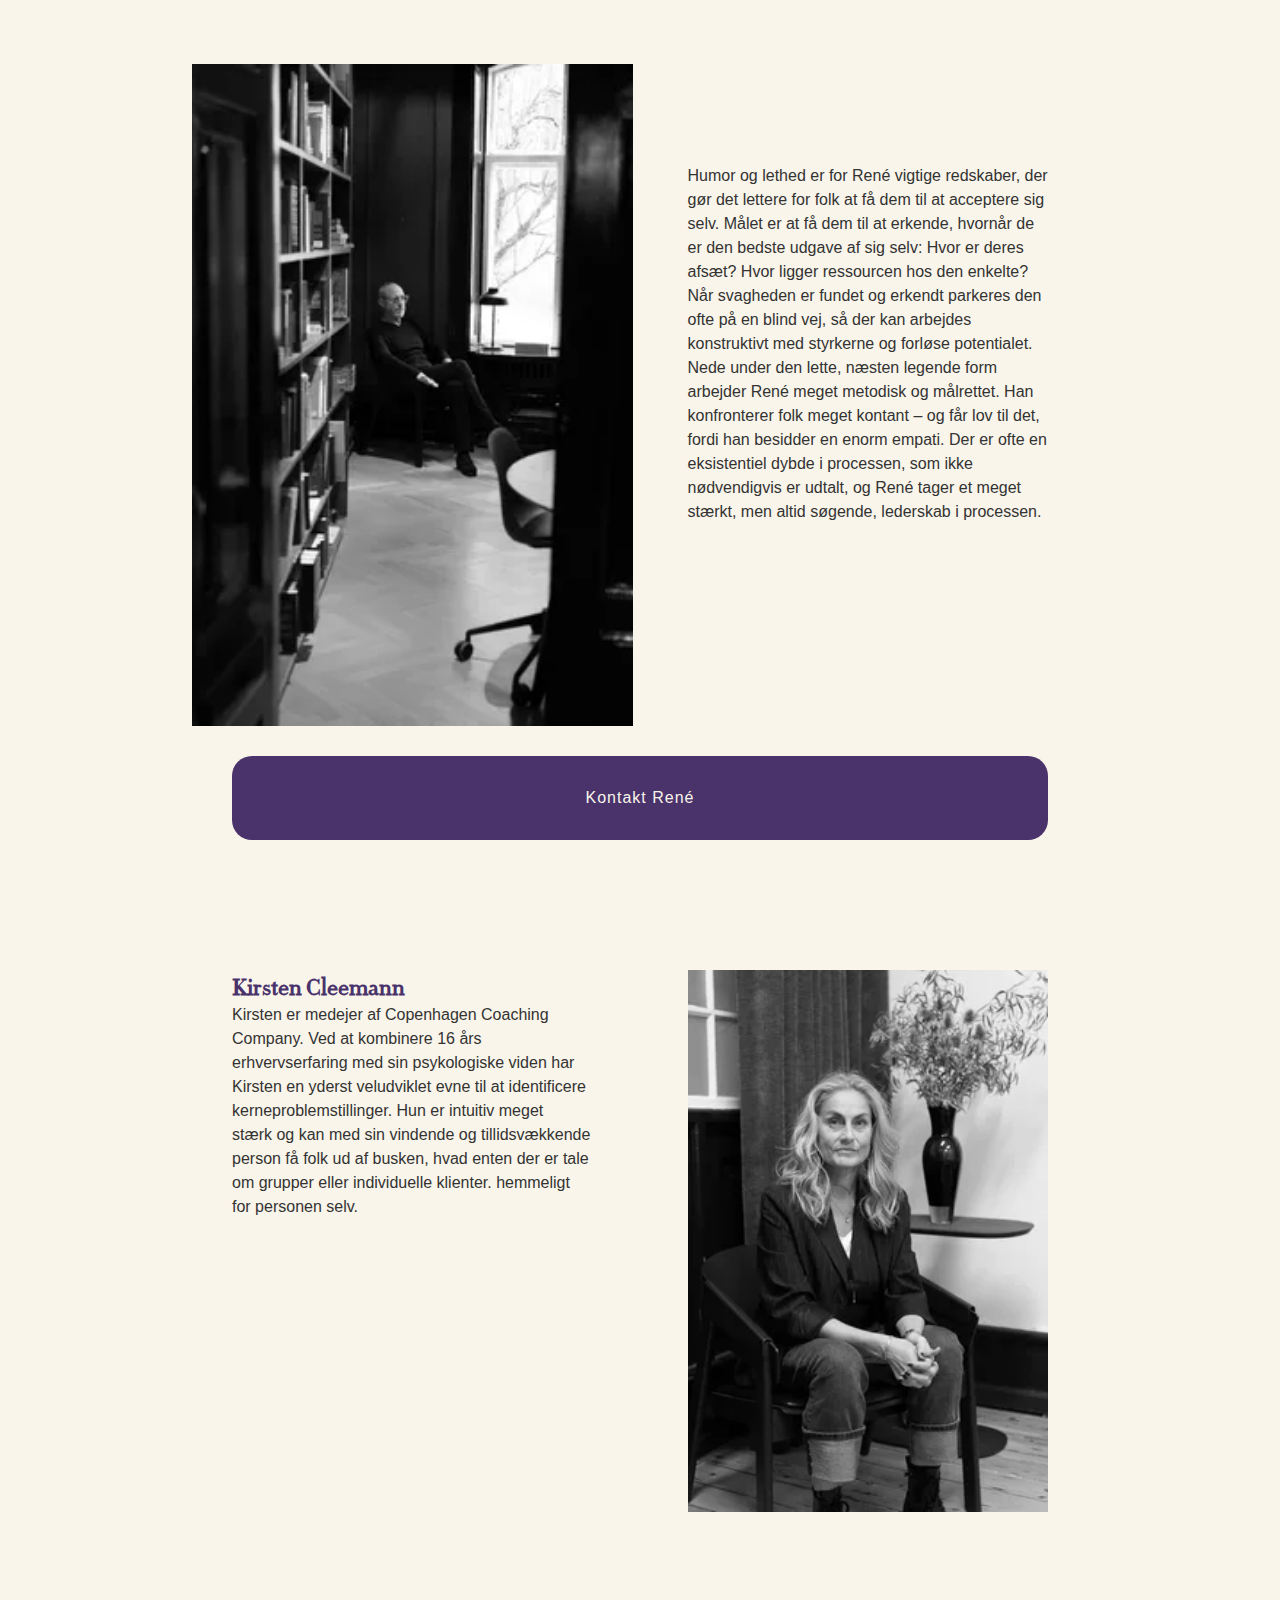
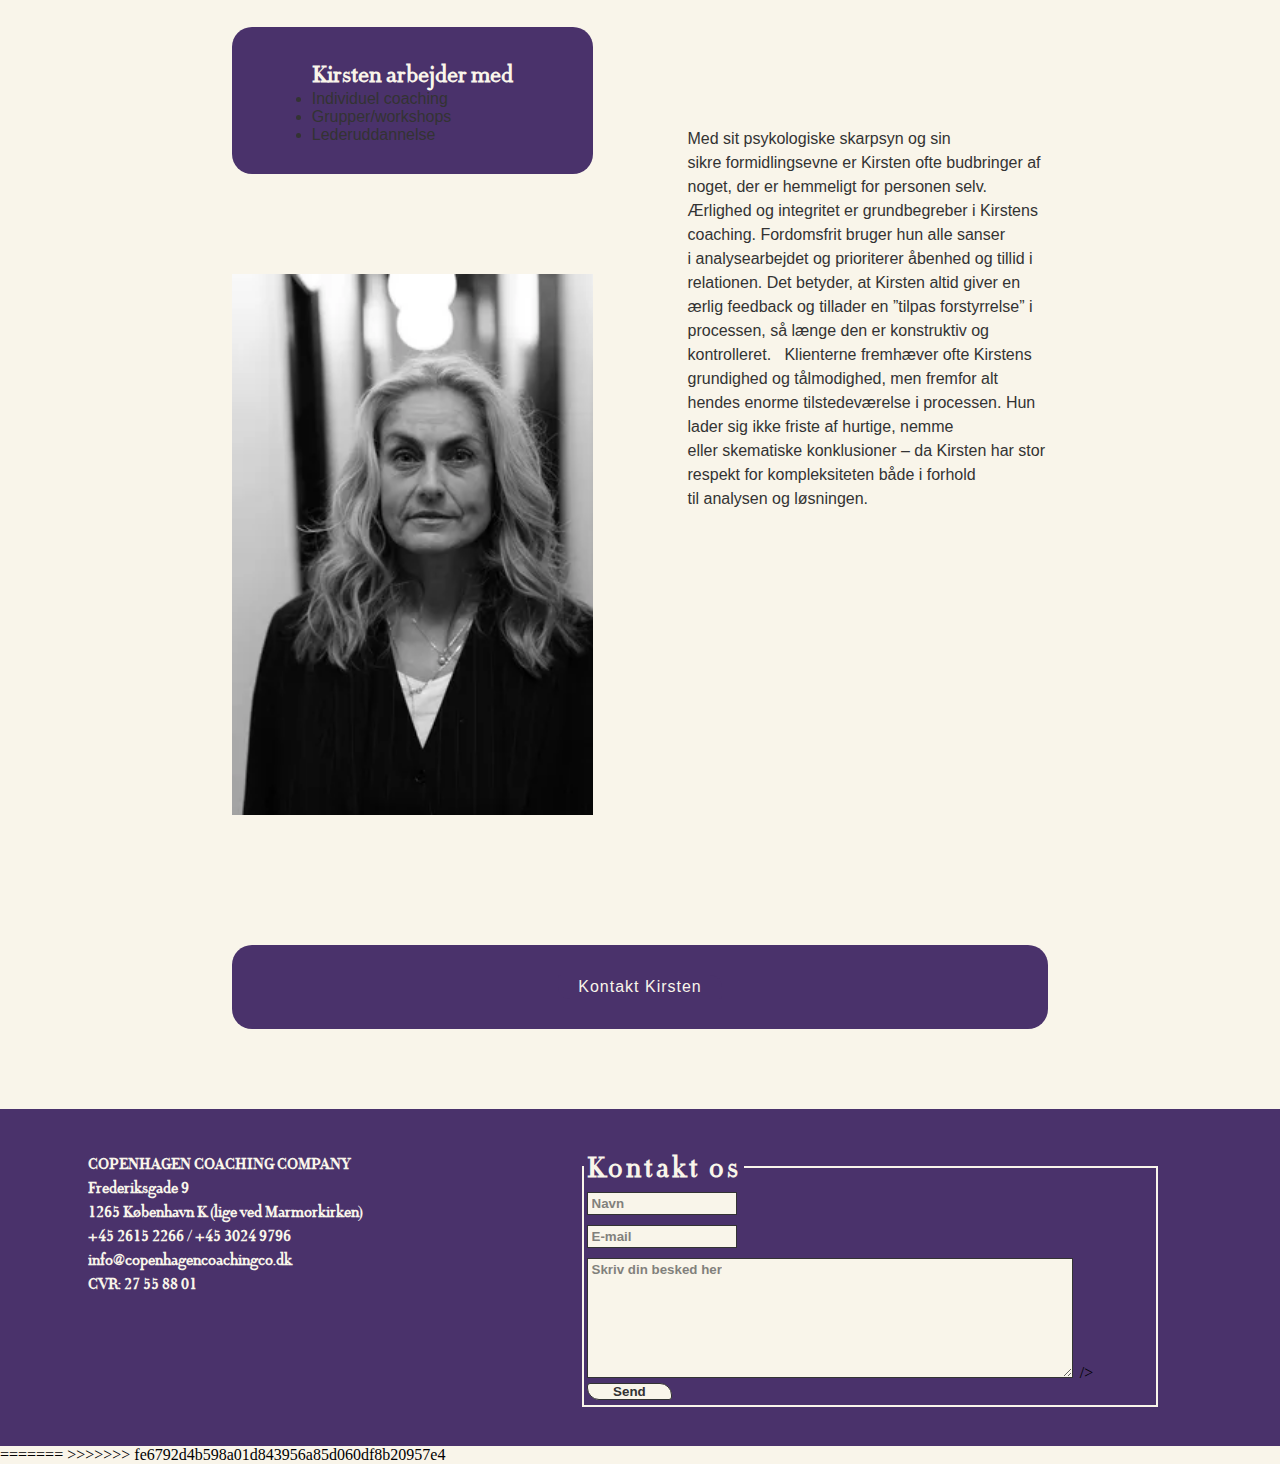
==== commit 11c20cec: "oprydning af kode" ====
--- a/hvem-er-vi.html
+++ b/hvem-er-vi.html
@@ -11,7 +11,9 @@
     <header>
       <nav>
         <div class="placer"></div>
-        <a href="index.html"><img class="logo" src="billeder/CCC.LOGO.webp" alt="CCC Logo" /></a>
+        <a href="index.html"
+          ><img class="logo" src="billeder/CCC.LOGO.webp" alt="CCC Logo"
+        /></a>
 
         <ul class="menu">
           <li><a href="index.html">Forside</a></li>
@@ -31,22 +33,23 @@
     <main>
       <section class="hero_om">
         <div class="none_to_grid_1-1">
-          <div class="overskrift_og_cta_hero">
-            <h1 class="hero_overskrift">
-              Coaching <br />
-              hos os
-            </h1>
-            <!--
-            <a class="kontakt" href="kontakt.html">Kontakt os her</a> -->
-          </div>
+          <h1 class="hero_overskrift">
+            Coaching <br />
+            hos os
+          </h1>
+
           <div class="hero_text">
             <h2>Hvorfor coaching?</h2>
             <p>
-              Vækst og markedsandele lader vi andre om. Vi koncentrerer os om vores fag og vores lidenskab; at levere udviklende coachingforløb for mennesker, ledere og teams, som vil og kan
-              inspireres og udfordres.
-            </p>
-            <p>
-              Vi fascineres af autenticitet og vi tror på, at det uperfekte menneske kan være den ultimative leder. Derfor har vi intet forudbestemt metodeværk og ingen facitlister – men masser af
+              Vækst og markedsandele lader vi andre om. Vi koncentrerer os om
+              vores fag og vores lidenskab; at levere udviklende coachingforløb
+              for mennesker, ledere og teams, som vil og kan inspireres og
+              udfordres.
+            </p>
+            <p>
+              Vi fascineres af autenticitet og vi tror på, at det uperfekte
+              menneske kan være den ultimative leder. Derfor har vi intet
+              forudbestemt metodeværk og ingen facitlister – men masser af
               effektive redskaber.
             </p>
           </div>
@@ -62,18 +65,25 @@
           <div class="rene_text_2">
             <h2>René Bach</h2>
             <p>
-              René blev coach, før der var noget der hed coaching. René har coachet tusindvis af mennesker siden 1994 – og grundlagde Copenhagen Coaching Company i 2001. øget selvindsigt og
+              René blev coach, før der var noget der hed coaching. René har
+              coachet tusindvis af mennesker siden 1994 – og grundlagde
+              Copenhagen Coaching Company i 2001. øget selvindsigt og
               erkendelse.
             </p>
             <div class="rene_text_2_1">
               <p>
-                Som coach insisterer René på, at folk skal kende deres historie for at de kan forstå sig selv og deres aktuelle udfordringer. Det er en narrativ coachingform, der skaber en
-                øget selvindsigt og erkendelse.
+                Som coach insisterer René på, at folk skal kende deres historie
+                for at de kan forstå sig selv og deres aktuelle udfordringer.
+                Det er en narrativ coachingform, der skaber en øget selvindsigt
+                og erkendelse.
               </p>
             </div>
           </div>
 
-          <blockquote>“Jeg arbejder med det, der er på valg – og dermed også med at få kunderne til at erkende, hvor forandringen ikke er mulig</blockquote>
+          <blockquote>
+            “Jeg arbejder med det, der er på valg – og dermed også med at få
+            kunderne til at erkende, hvor forandringen ikke er mulig"
+          </blockquote>
 
           <div class="rene_arbejder_med">
             <h2 class="rene_arbejder_med_h2">René arbejder med:</h2>
@@ -87,15 +97,23 @@
         </div>
 
         <div class="none_to_grid_1-1">
-          <div class="img_div">
+          <div>
             <img src="billeder/rene_2_result.webp" alt="René Bach" />
           </div>
           <div class="rene_text_1">
             <p>
-              Humor og lethed er for René vigtige redskaber, der gør det lettere for folk at få dem til at acceptere sig selv. Målet er at få dem til at erkende, hvornår de er den bedste udgave af sig
-              selv: Hvor er deres afsæt? Hvor ligger ressourcen hos den enkelte? Når svagheden er fundet og erkendt parkeres den ofte på en blind vej, så der kan arbejdes konstruktivt med styrkerne og
-              forløse potentialet.   Nede under den lette, næsten legende form arbejder René meget metodisk og målrettet. Han konfronterer folk meget kontant – og får lov til det, fordi han besidder
-              en enorm empati. Der er ofte en eksistentiel dybde i processen, som ikke nødvendigvis er udtalt, og René tager et meget stærkt, men altid søgende, lederskab i processen.
+              Humor og lethed er for René vigtige redskaber, der gør det lettere
+              for folk at få dem til at acceptere sig selv. Målet er at få dem
+              til at erkende, hvornår de er den bedste udgave af sig selv: Hvor
+              er deres afsæt? Hvor ligger ressourcen hos den enkelte? Når
+              svagheden er fundet og erkendt parkeres den ofte på en blind vej,
+              så der kan arbejdes konstruktivt med styrkerne og forløse
+              potentialet.   Nede under den lette, næsten legende form arbejder
+              René meget metodisk og målrettet. Han konfronterer folk meget
+              kontant – og får lov til det, fordi han besidder en enorm empati.
+              Der er ofte en eksistentiel dybde i processen, som ikke
+              nødvendigvis er udtalt, og René tager et meget stærkt, men altid
+              søgende, lederskab i processen.
             </p>
           </div>
         </div>
@@ -110,8 +128,12 @@
           <div class="kirsten_text_1">
             <h2>Kirsten Cleemann</h2>
             <p>
-              Kirsten er medejer af Copenhagen Coaching Company. Ved at kombinere 16 års erhvervserfaring med sin psykologiske viden har Kirsten en yderst veludviklet evne til at identificere
-              kerneproblemstillinger. Hun er intuitiv meget stærk og kan med sin vindende og tillidsvækkende person få folk ud af busken, hvad enten der er tale om grupper eller individuelle klienter.
+              Kirsten er medejer af Copenhagen Coaching Company. Ved at
+              kombinere 16 års erhvervserfaring med sin psykologiske viden har
+              Kirsten en yderst veludviklet evne til at identificere
+              kerneproblemstillinger. Hun er intuitiv meget stærk og kan med sin
+              vindende og tillidsvækkende person få folk ud af busken, hvad
+              enten der er tale om grupper eller individuelle klienter.
               hemmeligt for personen selv.
             </p>
           </div>
@@ -130,15 +152,26 @@
               </ul>
             </div>
             <div class="img_div">
-              <img src="billeder/kirsten_3_result.webp" alt="Kirsten Cleemann" />
+              <img
+                src="billeder/kirsten_3_result.webp"
+                alt="Kirsten Cleemann"
+              />
             </div>
           </div>
           <div class="kirsten_text_2">
             <p>
-              Med sit psykologiske skarpsyn og sin sikre formidlingsevne er Kirsten ofte budbringer af noget, der er hemmeligt for personen selv. Ærlighed og integritet er grundbegreber i Kirstens
-              coaching. Fordomsfrit bruger hun alle sanser i analysearbejdet og prioriterer åbenhed og tillid i relationen. Det betyder, at Kirsten altid giver en ærlig feedback og tillader en ”tilpas
-              forstyrrelse” i processen, så længe den er konstruktiv og kontrolleret.   Klienterne fremhæver ofte Kirstens grundighed og tålmodighed, men fremfor alt hendes enorme tilstedeværelse i
-              processen. Hun lader sig ikke friste af hurtige, nemme eller skematiske konklusioner – da Kirsten har stor respekt for kompleksiteten både i forhold til analysen og løsningen.    
+              Med sit psykologiske skarpsyn og sin sikre formidlingsevne er
+              Kirsten ofte budbringer af noget, der er hemmeligt for personen
+              selv. Ærlighed og integritet er grundbegreber i Kirstens coaching.
+              Fordomsfrit bruger hun alle sanser i analysearbejdet og
+              prioriterer åbenhed og tillid i relationen. Det betyder, at
+              Kirsten altid giver en ærlig feedback og tillader en ”tilpas
+              forstyrrelse” i processen, så længe den er konstruktiv og
+              kontrolleret.   Klienterne fremhæver ofte Kirstens grundighed og
+              tålmodighed, men fremfor alt hendes enorme tilstedeværelse i
+              processen. Hun lader sig ikke friste af hurtige, nemme
+              eller skematiske konklusioner – da Kirsten har stor respekt for
+              kompleksiteten både i forhold til analysen og løsningen.    
             </p>
           </div>
         </div>
@@ -163,15 +196,32 @@
         <fieldset class="kontaktform">
           <legend>Kontakt os</legend>
           <label for="fnavn">
-            <input type="text" name="fnavn" id="fnavn" required placeholder="Navn" />
+            <input
+              type="text"
+              name="fnavn"
+              id="fnavn"
+              required
+              placeholder="Navn"
+            />
           </label>
 
           <label for="mail">
-            <input type="email" name="email" id="email" required placeholder="E-mail" />
+            <input
+              type="email"
+              name="email"
+              id="email"
+              required
+              placeholder="E-mail"
+            />
           </label>
 
           <label for="besked">
-            <textarea name="besked" id="besked" required placeholder="Skriv din besked her"></textarea>
+            <textarea
+              name="besked"
+              id="besked"
+              required
+              placeholder="Skriv din besked her"
+            ></textarea>
             /></label
           >
 
--- a/css/hvem-er-vi.css
+++ b/css/hvem-er-vi.css
@@ -1,41 +1,15 @@
-/*************** Reset *********************/
-/* * {
-  margin: 0px;
-  padding: 0px;
-  box-sizing: border-box;
-  color: rgb(0, 0, 0);
-} */
-/*************** Reset *********************/
-
 .img_div {
   margin: 20px 0px 10px 0px;
 }
 
 .hero_overskrift {
   font-family: var(--main_font);
-  font-size: 40px;
-  padding-top: 4rem;
-  padding-bottom: 3rem;
+  font-size: 4rem;
   text-align: center;
 }
 
 .hero_text {
-  margin: auto;
-}
-
-.overskrift_og_cta_hero {
-  display: grid;
-  justify-content: center;
-  margin: auto;
-  gap: 20px;
-}
-
-P {
-  line-height: 23px;
-}
-
-.hero_text {
-  margin: 20px 0px 20px 0px;
+  margin-block: 1.5rem;
 }
 /*------------------------------------------RENE--------------------------------------------*/
 
@@ -47,12 +21,8 @@
   margin: 20px 0px 20px 0px;
 }
 
-blockquote {
-  font-size: 2em;
-  margin: 90px 0px 90px 0px;
-}
-
-.rene_arbejder_med {
+.rene_arbejder_med,
+.kirsten_arbejder_med {
   /*--------styling-------*/
   background-color: var(--secondary);
   color: var(--primary);
@@ -63,7 +33,7 @@
   justify-content: center;
   /*---------box-størrelse--------*/
   margin: auto;
-  padding: 30px 30px 30px 60px;
+  padding: 30px 30px 30px 30px;
   margin: 0px 0px 0px 0px;
 }
 
@@ -88,13 +58,11 @@
 
 /*------------------------------------------KIRSTEN--------------------------------------------*/
 
-/*KIRSTEN SKAL HAVE BAGGRUNDSFARVE..
-.none_to_grid_1-1 {
+/* KIRSTEN SKAL HAVE BAGGRUNDSFARVE.. .none_to_grid_1-1 {
   background-color: var(--contrast);
   border-radius: 20px;
   padding: 10px 10px 10px 10px;
-}
-*/
+} */
 
 .bg_color1 {
   margin-top: 30px;
@@ -106,21 +74,6 @@
 
 .kirsten_arbejder_med_h2 {
   color: var(--primary);
-}
-
-.kirsten_arbejder_med {
-  /*--------styling-------*/
-  background-color: var(--secondary);
-
-  border-radius: 20px;
-  text-decoration: none;
-  /*--------opbygning-------*/
-  display: grid;
-  justify-content: center;
-  /*---------box-størrelse--------*/
-  margin: auto;
-  padding: 30px 30px 30px 60px;
-  margin: 0px 0px 0px 0px;
 }
 
 .kirsten_text_2 {
@@ -142,21 +95,7 @@
   color: var(--secondary);
 }
 
-@media (min-width: 750px) {
-  /*-------------------------------HERO-----------------*/
-  .img_div {
-    margin: 20px 40px 20px 40px;
-  }
-
-  .hero_text {
-    margin-left: 50px;
-  }
-
-  .overskrift_og_cta_hero {
-    display: grid;
-    margin: auto;
-    gap: 20px;
-  }
+@media (min-width: 800px) {
   /*-------------------------------RENE-----------------*/
   .rene_text_2_1 {
     margin-top: 20px;
--- a/css/mutual_styles.css
+++ b/css/mutual_styles.css
@@ -85,6 +85,7 @@
 p {
   font-family: var(--txt_font);
   color: var(--txt_color);
+  line-height: 1.5rem;
 }
 
 a {
@@ -103,6 +104,9 @@
   font-family: var(--main_font);
   color: var(--secondary);
   font-weight: 800;
+  font-size: 2rem;
+  padding-top: 4rem;
+  text-align: center;
 }
 
 summary {
@@ -133,7 +137,7 @@
   width: 30px;
   height: 20px;
   cursor: pointer;
-  margin-top: 40px;
+  margin: 40px 5vw 0 0;
 }
 
 .burger .line {
@@ -176,6 +180,51 @@
 
 nav.active .menu a {
   font-size: 1.5rem;
+  color: var(--txt_color);
+}
+/*---------- HEADER ----------*/
+nav {
+  display: flex;
+  justify-content: space-between;
+}
+
+.menu a {
+  display: block;
+  position: relative;
+  color: var(--txt_color);
+  font-family: var(--main_font);
+  text-decoration: none;
+  text-align: end;
+}
+
+.menu a::after {
+  content: "";
+  position: absolute;
+  bottom: 0;
+  left: 0;
+  width: 100%;
+  height: 0.1em;
+  background-color: var(--secondary);
+  opacity: 0;
+  transition: opacity 300ms, transform 300ms;
+}
+.menu li {
+  margin: 0 1rem;
+  list-style: none;
+}
+
+.menu li a {
+  overflow: hidden;
+}
+
+.menu li a::after {
+  opacity: 1;
+  transform: translate3d(-101%, 0, 0);
+}
+
+.menu li a:hover::after,
+.menu li a:focus::after {
+  transform: translate3d(0, 0, 0);
 }
 
 /*---------- KONTAKTFORMULAR ----------*/
@@ -243,51 +292,6 @@
   opacity: 60%;
 }
 
-/*---------- HEADER ----------*/
-nav {
-  display: flex;
-  justify-content: space-between;
-}
-
-.menu a {
-  display: block;
-  position: relative;
-  color: var(--txt_color);
-  font-family: var(--main_font);
-  text-decoration: none;
-  text-align: end;
-}
-
-.menu a::after {
-  content: "";
-  position: absolute;
-  bottom: 0;
-  left: 0;
-  width: 100%;
-  height: 0.1em;
-  background-color: var(--secondary);
-  opacity: 0;
-  transition: opacity 300ms, transform 300ms;
-}
-.menu li {
-  margin: 0 1rem;
-  list-style: none;
-}
-
-.menu li a {
-  overflow: hidden;
-}
-
-.menu li a::after {
-  opacity: 1;
-  transform: translate3d(-101%, 0, 0);
-}
-
-.menu li a:hover::after,
-.menu li a:focus::after {
-  transform: translate3d(0, 0, 0);
-}
-
 /*---------- FOOTER ----------*/
 footer {
   display: grid;
@@ -323,10 +327,8 @@
 }
 
 header {
-  border-bottom: solid var(--secondary) 2px;
-  padding-block: 15px;
-  width: 100%;
-  margin-inline: auto;
+  padding-top: 15px;
+  width: 100%;
   position: sticky;
   top: 0;
   background-color: var(--primary);
@@ -338,6 +340,7 @@
   border: solid var(--secondary) 1px;
   width: 90vw;
   margin-inline: auto;
+  padding-bottom: 0;
 }
 
 .logo {
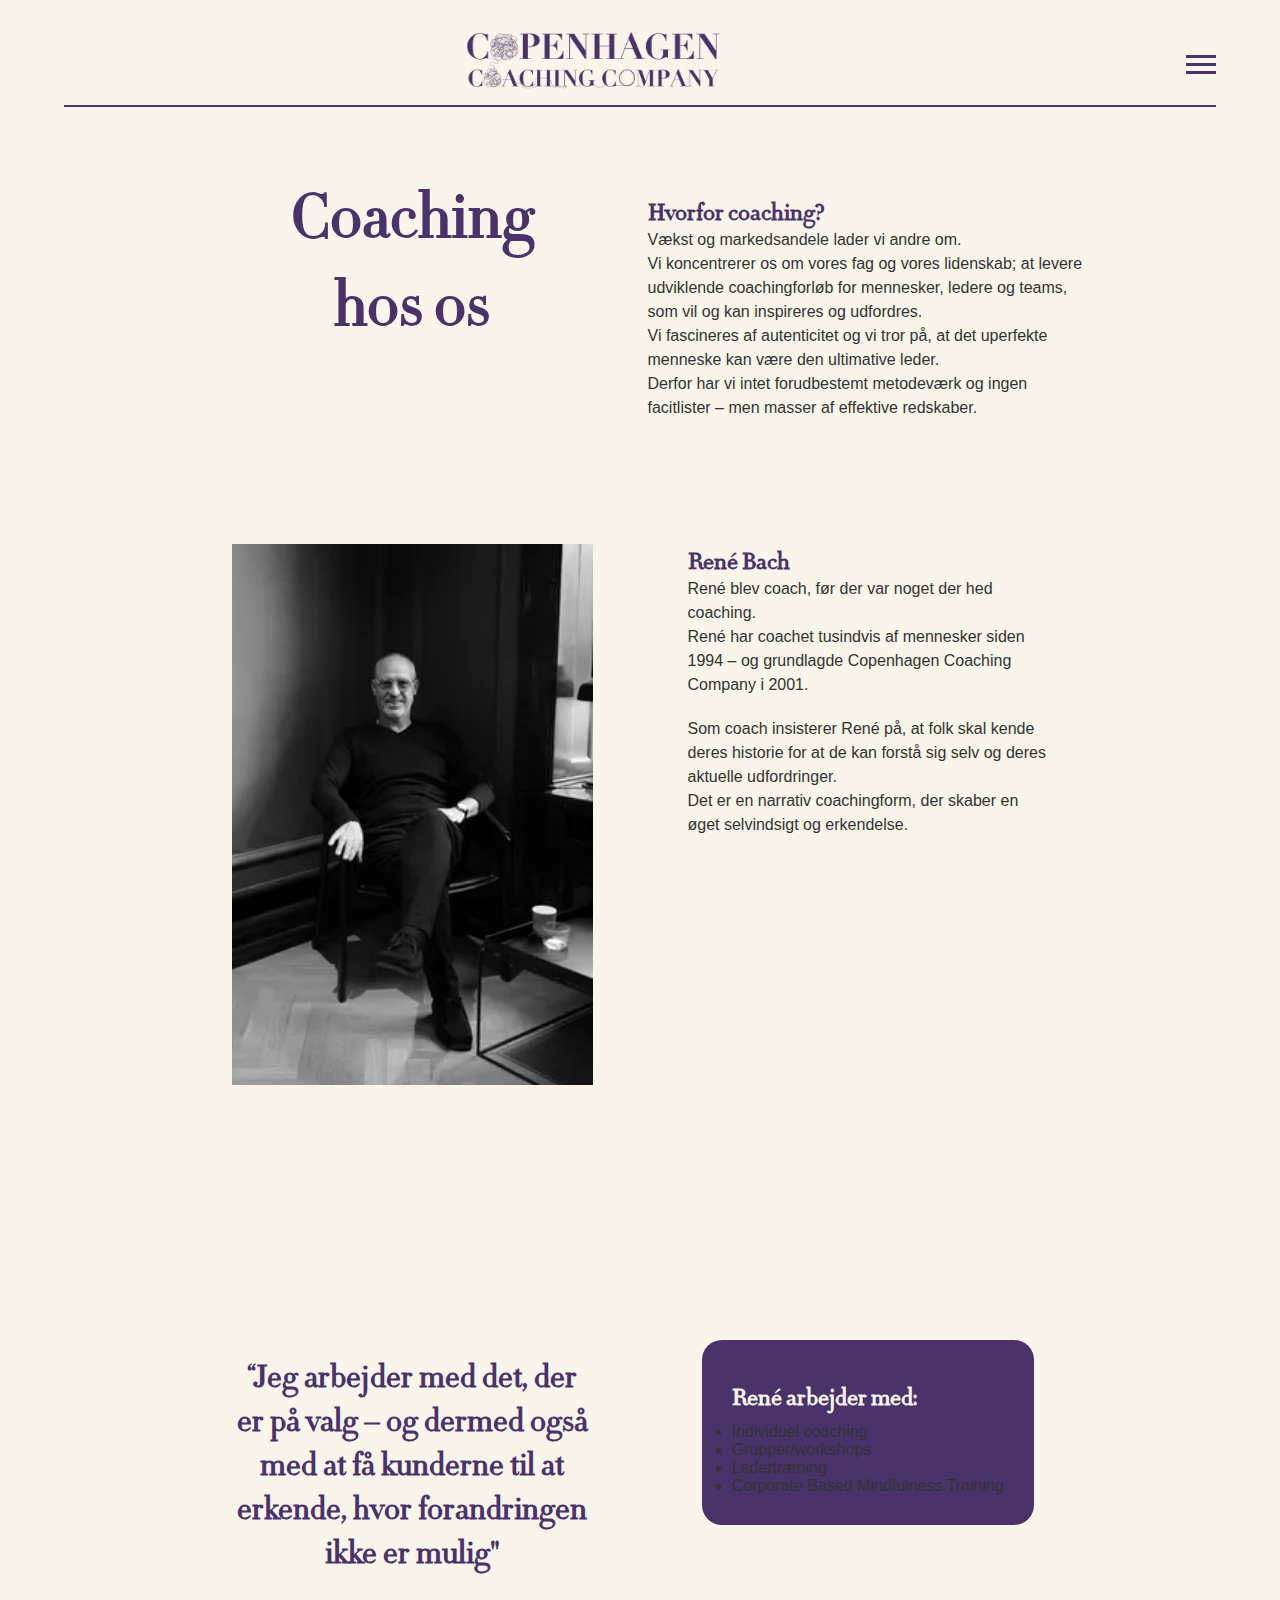
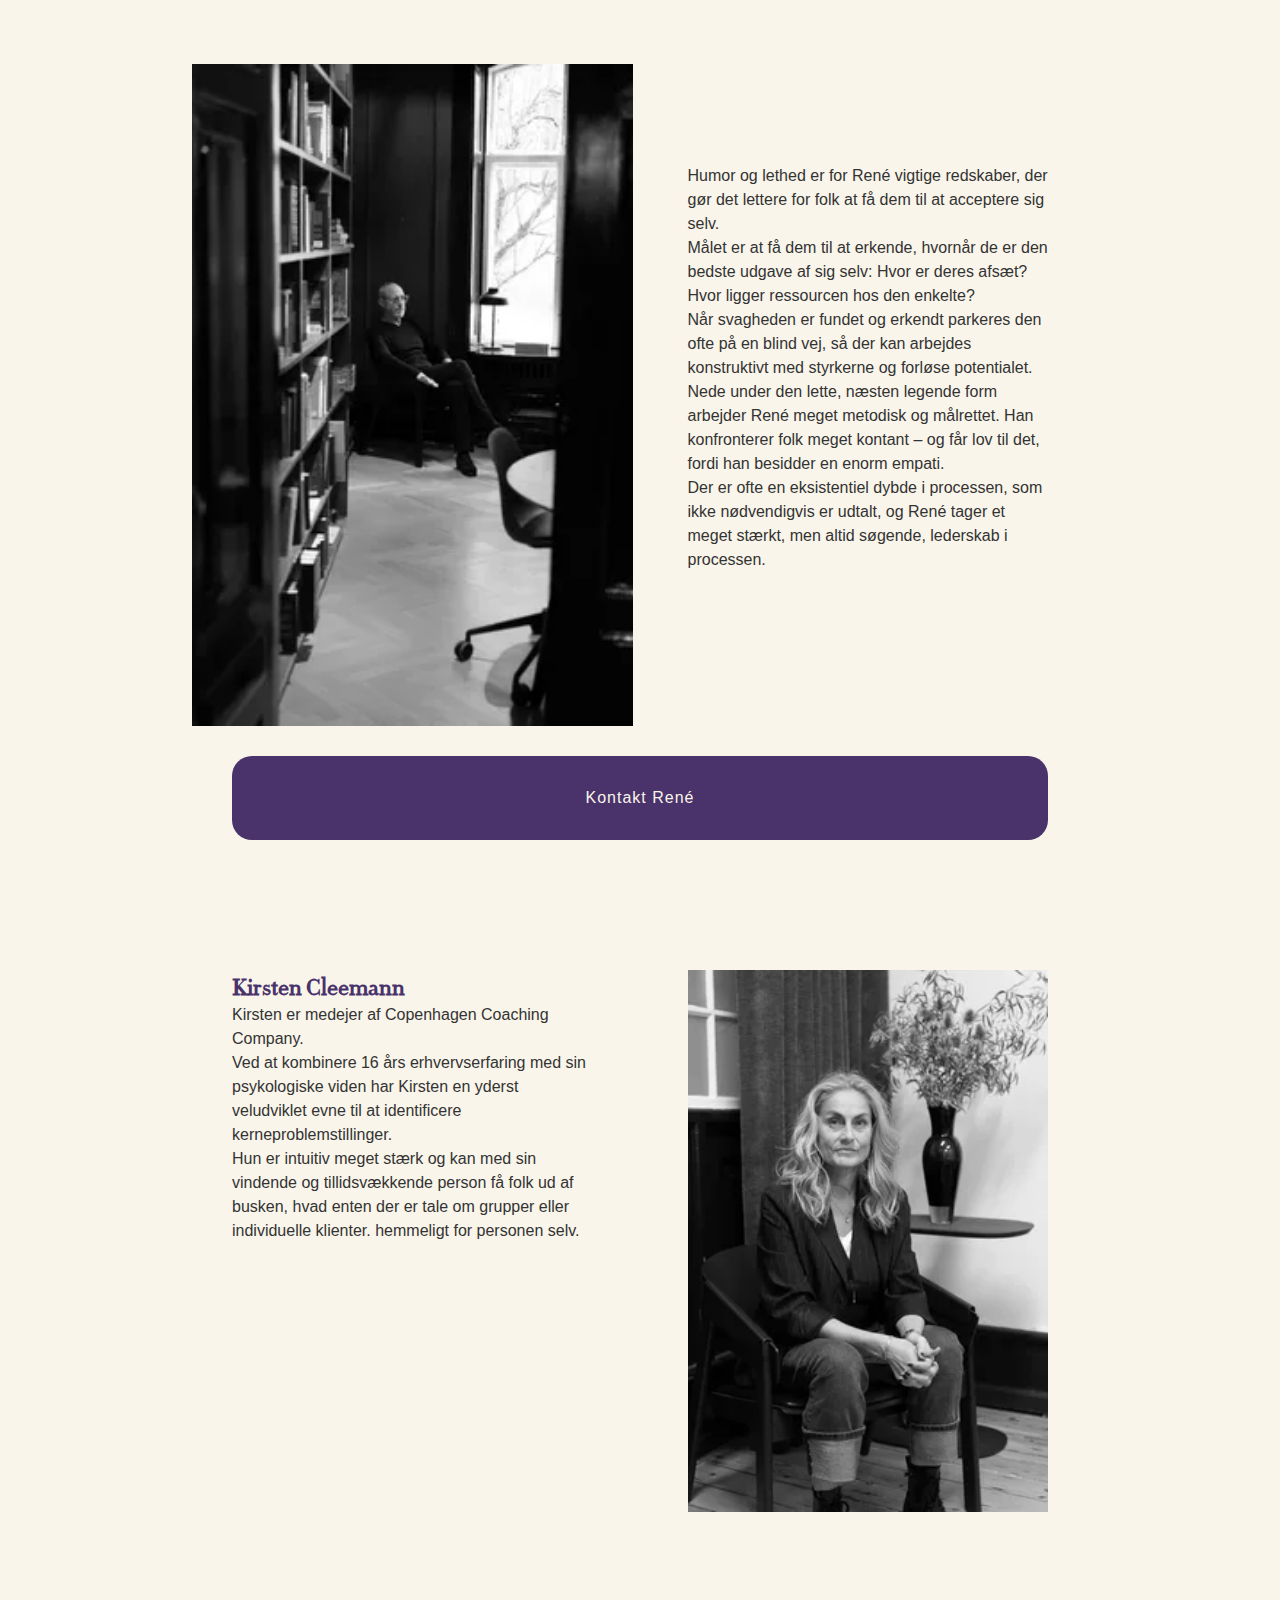
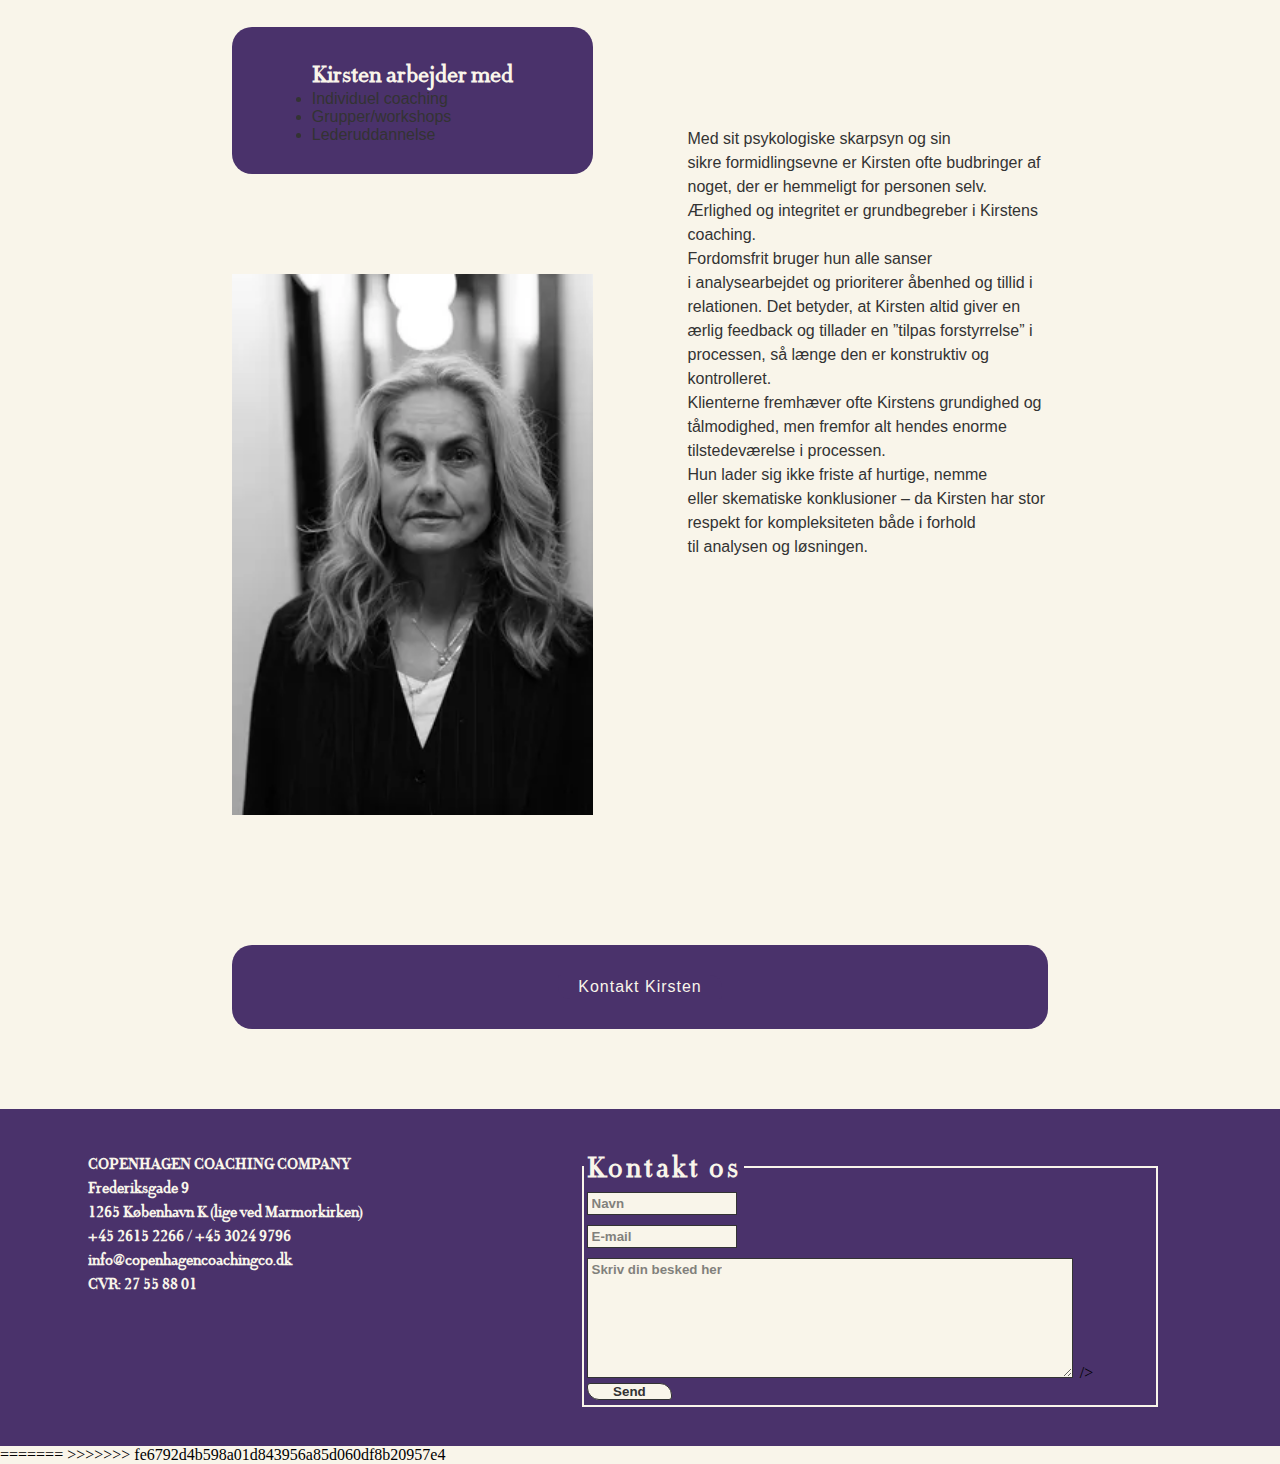
==== commit ac9bf2d6: "breakpoints i om og ydelser" ====
--- a/hvem-er-vi.html
+++ b/hvem-er-vi.html
@@ -11,9 +11,7 @@
     <header>
       <nav>
         <div class="placer"></div>
-        <a href="index.html"
-          ><img class="logo" src="billeder/CCC.LOGO.webp" alt="CCC Logo"
-        /></a>
+        <a href="index.html"><img class="logo" src="billeder/CCC.LOGO.webp" alt="CCC Logo" /></a>
 
         <ul class="menu">
           <li><a href="index.html">Forside</a></li>
@@ -41,16 +39,10 @@
           <div class="hero_text">
             <h2>Hvorfor coaching?</h2>
             <p>
-              Vækst og markedsandele lader vi andre om. Vi koncentrerer os om
-              vores fag og vores lidenskab; at levere udviklende coachingforløb
-              for mennesker, ledere og teams, som vil og kan inspireres og
-              udfordres.
-            </p>
-            <p>
-              Vi fascineres af autenticitet og vi tror på, at det uperfekte
-              menneske kan være den ultimative leder. Derfor har vi intet
-              forudbestemt metodeværk og ingen facitlister – men masser af
-              effektive redskaber.
+              Vækst og markedsandele lader vi andre om. <br />
+              Vi koncentrerer os om vores fag og vores lidenskab; at levere udviklende coachingforløb for mennesker, ledere og teams, som vil og kan inspireres og udfordres. <br />
+              Vi fascineres af autenticitet og vi tror på, at det uperfekte menneske kan være den ultimative leder. <br />
+              Derfor har vi intet forudbestemt metodeværk og ingen facitlister – men masser af effektive redskaber.
             </p>
           </div>
         </div>
@@ -65,25 +57,19 @@
           <div class="rene_text_2">
             <h2>René Bach</h2>
             <p>
-              René blev coach, før der var noget der hed coaching. René har
-              coachet tusindvis af mennesker siden 1994 – og grundlagde
-              Copenhagen Coaching Company i 2001. øget selvindsigt og
-              erkendelse.
+              René blev coach, før der var noget der hed coaching. <br />
+              René har coachet tusindvis af mennesker siden 1994 – og grundlagde Copenhagen Coaching Company i 2001.
             </p>
+
             <div class="rene_text_2_1">
               <p>
-                Som coach insisterer René på, at folk skal kende deres historie
-                for at de kan forstå sig selv og deres aktuelle udfordringer.
-                Det er en narrativ coachingform, der skaber en øget selvindsigt
-                og erkendelse.
+                Som coach insisterer René på, at folk skal kende deres historie for at de kan forstå sig selv og deres aktuelle udfordringer. <br />
+                Det er en narrativ coachingform, der skaber en øget selvindsigt og erkendelse.
               </p>
             </div>
           </div>
 
-          <blockquote>
-            “Jeg arbejder med det, der er på valg – og dermed også med at få
-            kunderne til at erkende, hvor forandringen ikke er mulig"
-          </blockquote>
+          <blockquote>“Jeg arbejder med det, der er på valg – og dermed også med at få kunderne til at erkende, hvor forandringen ikke er mulig"</blockquote>
 
           <div class="rene_arbejder_med">
             <h2 class="rene_arbejder_med_h2">René arbejder med:</h2>
@@ -102,18 +88,11 @@
           </div>
           <div class="rene_text_1">
             <p>
-              Humor og lethed er for René vigtige redskaber, der gør det lettere
-              for folk at få dem til at acceptere sig selv. Målet er at få dem
-              til at erkende, hvornår de er den bedste udgave af sig selv: Hvor
-              er deres afsæt? Hvor ligger ressourcen hos den enkelte? Når
-              svagheden er fundet og erkendt parkeres den ofte på en blind vej,
-              så der kan arbejdes konstruktivt med styrkerne og forløse
-              potentialet.   Nede under den lette, næsten legende form arbejder
-              René meget metodisk og målrettet. Han konfronterer folk meget
-              kontant – og får lov til det, fordi han besidder en enorm empati.
-              Der er ofte en eksistentiel dybde i processen, som ikke
-              nødvendigvis er udtalt, og René tager et meget stærkt, men altid
-              søgende, lederskab i processen.
+              Humor og lethed er for René vigtige redskaber, der gør det lettere for folk at få dem til at acceptere sig selv. <br />
+              Målet er at få dem til at erkende, hvornår de er den bedste udgave af sig selv: Hvor er deres afsæt? Hvor ligger ressourcen hos den enkelte? <br />
+              Når svagheden er fundet og erkendt parkeres den ofte på en blind vej, så der kan arbejdes konstruktivt med styrkerne og forløse potentialet. <br />
+              Nede under den lette, næsten legende form arbejder René meget metodisk og målrettet. Han konfronterer folk meget kontant – og får lov til det, fordi han besidder en enorm empati. <br />
+              Der er ofte en eksistentiel dybde i processen, som ikke nødvendigvis er udtalt, og René tager et meget stærkt, men altid søgende, lederskab i processen.
             </p>
           </div>
         </div>
@@ -128,13 +107,10 @@
           <div class="kirsten_text_1">
             <h2>Kirsten Cleemann</h2>
             <p>
-              Kirsten er medejer af Copenhagen Coaching Company. Ved at
-              kombinere 16 års erhvervserfaring med sin psykologiske viden har
-              Kirsten en yderst veludviklet evne til at identificere
-              kerneproblemstillinger. Hun er intuitiv meget stærk og kan med sin
-              vindende og tillidsvækkende person få folk ud af busken, hvad
-              enten der er tale om grupper eller individuelle klienter.
-              hemmeligt for personen selv.
+              Kirsten er medejer af Copenhagen Coaching Company. <br />
+              Ved at kombinere 16 års erhvervserfaring med sin psykologiske viden har Kirsten en yderst veludviklet evne til at identificere kerneproblemstillinger. <br />
+              Hun er intuitiv meget stærk og kan med sin vindende og tillidsvækkende person få folk ud af busken, hvad enten der er tale om grupper eller individuelle klienter. hemmeligt for personen
+              selv.
             </p>
           </div>
 
@@ -152,26 +128,17 @@
               </ul>
             </div>
             <div class="img_div">
-              <img
-                src="billeder/kirsten_3_result.webp"
-                alt="Kirsten Cleemann"
-              />
+              <img src="billeder/kirsten_3_result.webp" alt="Kirsten Cleemann" />
             </div>
           </div>
           <div class="kirsten_text_2">
             <p>
-              Med sit psykologiske skarpsyn og sin sikre formidlingsevne er
-              Kirsten ofte budbringer af noget, der er hemmeligt for personen
-              selv. Ærlighed og integritet er grundbegreber i Kirstens coaching.
-              Fordomsfrit bruger hun alle sanser i analysearbejdet og
-              prioriterer åbenhed og tillid i relationen. Det betyder, at
-              Kirsten altid giver en ærlig feedback og tillader en ”tilpas
-              forstyrrelse” i processen, så længe den er konstruktiv og
-              kontrolleret.   Klienterne fremhæver ofte Kirstens grundighed og
-              tålmodighed, men fremfor alt hendes enorme tilstedeværelse i
-              processen. Hun lader sig ikke friste af hurtige, nemme
-              eller skematiske konklusioner – da Kirsten har stor respekt for
-              kompleksiteten både i forhold til analysen og løsningen.    
+              Med sit psykologiske skarpsyn og sin sikre formidlingsevne er Kirsten ofte budbringer af noget, der er hemmeligt for personen selv.<br />
+              Ærlighed og integritet er grundbegreber i Kirstens coaching. <br />
+              Fordomsfrit bruger hun alle sanser i analysearbejdet og prioriterer åbenhed og tillid i relationen. Det betyder, at Kirsten altid giver en ærlig feedback og tillader en ”tilpas
+              forstyrrelse” i processen, så længe den er konstruktiv og kontrolleret. <br />
+              Klienterne fremhæver ofte Kirstens grundighed og tålmodighed, men fremfor alt hendes enorme tilstedeværelse i processen. <br />
+              Hun lader sig ikke friste af hurtige, nemme eller skematiske konklusioner – da Kirsten har stor respekt for kompleksiteten både i forhold til analysen og løsningen.    
             </p>
           </div>
         </div>
@@ -196,32 +163,15 @@
         <fieldset class="kontaktform">
           <legend>Kontakt os</legend>
           <label for="fnavn">
-            <input
-              type="text"
-              name="fnavn"
-              id="fnavn"
-              required
-              placeholder="Navn"
-            />
+            <input type="text" name="fnavn" id="fnavn" required placeholder="Navn" />
           </label>
 
           <label for="mail">
-            <input
-              type="email"
-              name="email"
-              id="email"
-              required
-              placeholder="E-mail"
-            />
+            <input type="email" name="email" id="email" required placeholder="E-mail" />
           </label>
 
           <label for="besked">
-            <textarea
-              name="besked"
-              id="besked"
-              required
-              placeholder="Skriv din besked her"
-            ></textarea>
+            <textarea name="besked" id="besked" required placeholder="Skriv din besked her"></textarea>
             /></label
           >
 
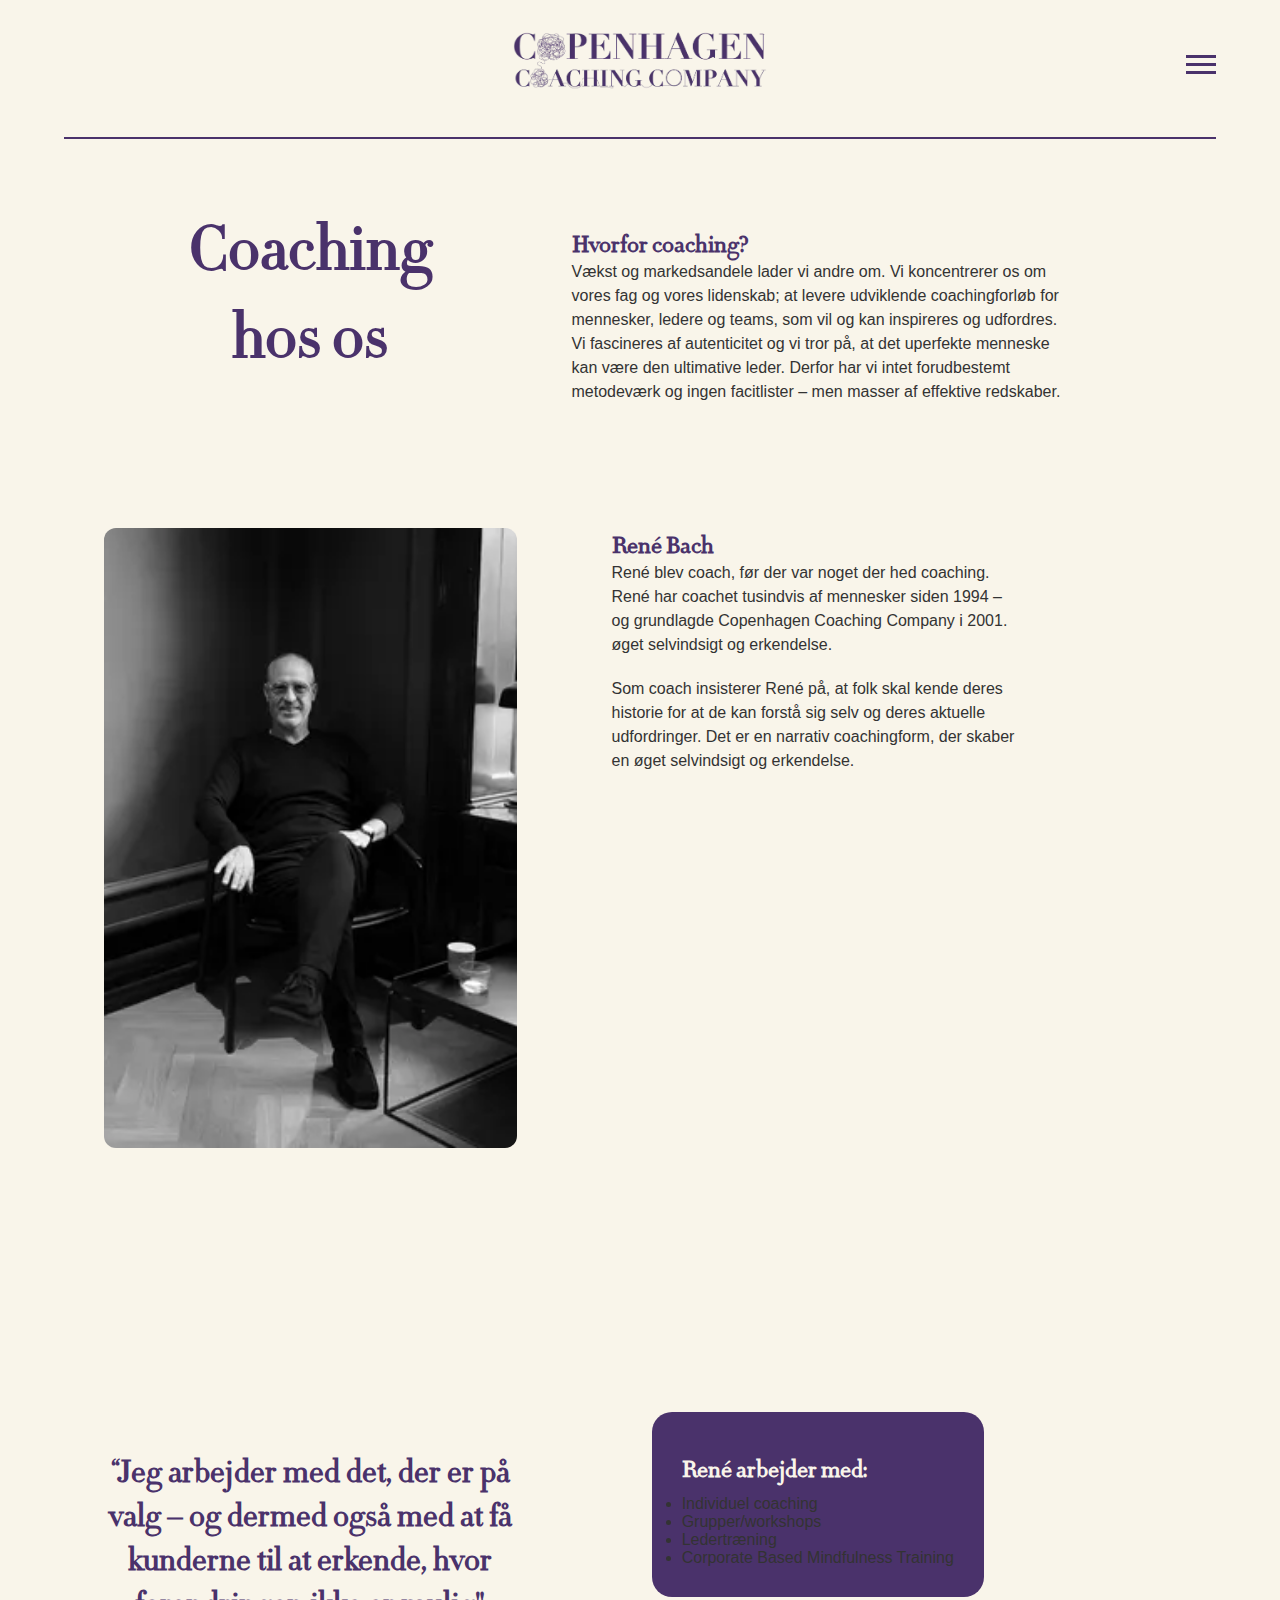
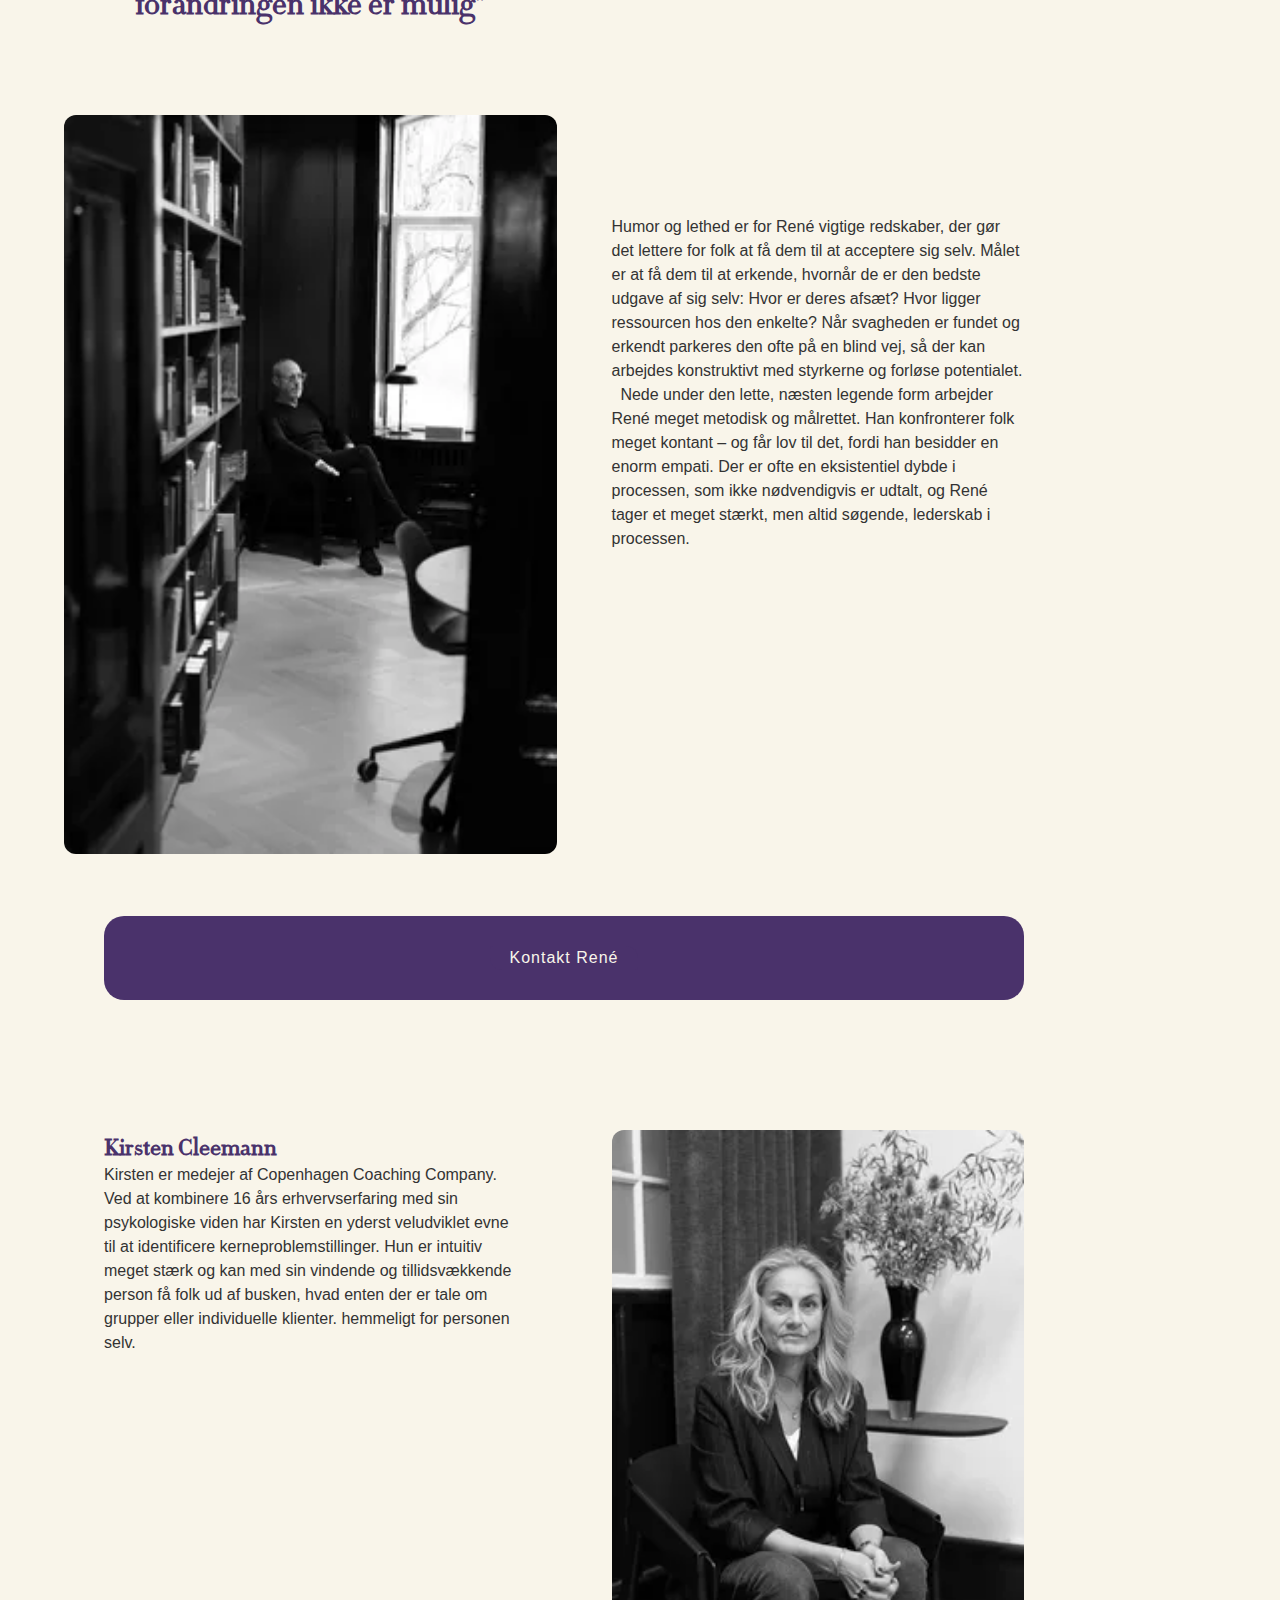
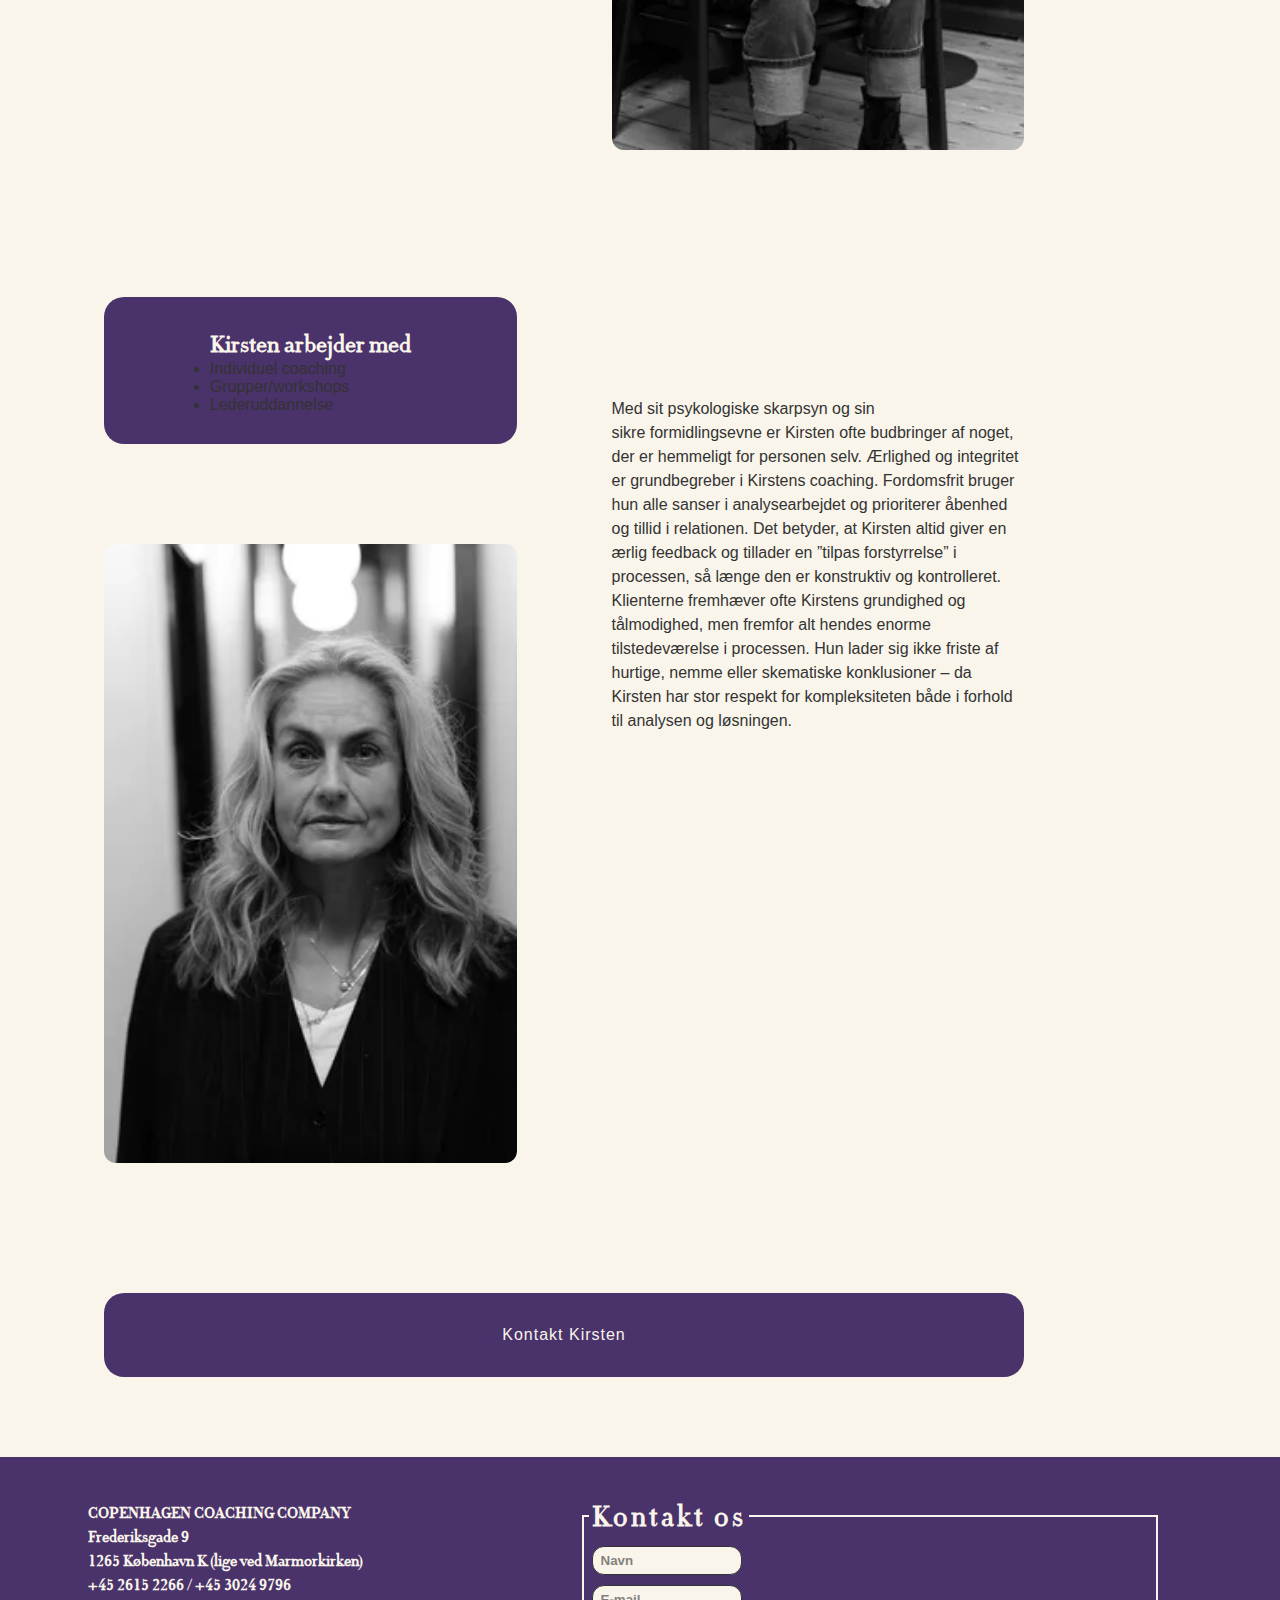
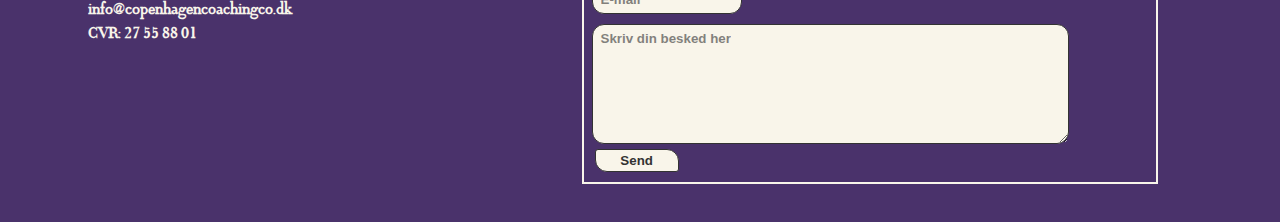
==== commit 954eaa8c: "rettelse af billeder + kontaktside" ====
--- a/hvem-er-vi.html
+++ b/hvem-er-vi.html
@@ -11,7 +11,9 @@
     <header>
       <nav>
         <div class="placer"></div>
-        <a href="index.html"><img class="logo" src="billeder/CCC.LOGO.webp" alt="CCC Logo" /></a>
+        <a href="index.html"
+          ><img class="logo" src="billeder/CCC.LOGO.webp" alt="CCC Logo"
+        /></a>
 
         <ul class="menu">
           <li><a href="index.html">Forside</a></li>
@@ -39,10 +41,16 @@
           <div class="hero_text">
             <h2>Hvorfor coaching?</h2>
             <p>
-              Vækst og markedsandele lader vi andre om. <br />
-              Vi koncentrerer os om vores fag og vores lidenskab; at levere udviklende coachingforløb for mennesker, ledere og teams, som vil og kan inspireres og udfordres. <br />
-              Vi fascineres af autenticitet og vi tror på, at det uperfekte menneske kan være den ultimative leder. <br />
-              Derfor har vi intet forudbestemt metodeværk og ingen facitlister – men masser af effektive redskaber.
+              Vækst og markedsandele lader vi andre om. Vi koncentrerer os om
+              vores fag og vores lidenskab; at levere udviklende coachingforløb
+              for mennesker, ledere og teams, som vil og kan inspireres og
+              udfordres.
+            </p>
+            <p>
+              Vi fascineres af autenticitet og vi tror på, at det uperfekte
+              menneske kan være den ultimative leder. Derfor har vi intet
+              forudbestemt metodeværk og ingen facitlister – men masser af
+              effektive redskaber.
             </p>
           </div>
         </div>
@@ -57,19 +65,25 @@
           <div class="rene_text_2">
             <h2>René Bach</h2>
             <p>
-              René blev coach, før der var noget der hed coaching. <br />
-              René har coachet tusindvis af mennesker siden 1994 – og grundlagde Copenhagen Coaching Company i 2001.
-            </p>
-
+              René blev coach, før der var noget der hed coaching. René har
+              coachet tusindvis af mennesker siden 1994 – og grundlagde
+              Copenhagen Coaching Company i 2001. øget selvindsigt og
+              erkendelse.
+            </p>
             <div class="rene_text_2_1">
               <p>
-                Som coach insisterer René på, at folk skal kende deres historie for at de kan forstå sig selv og deres aktuelle udfordringer. <br />
-                Det er en narrativ coachingform, der skaber en øget selvindsigt og erkendelse.
+                Som coach insisterer René på, at folk skal kende deres historie
+                for at de kan forstå sig selv og deres aktuelle udfordringer.
+                Det er en narrativ coachingform, der skaber en øget selvindsigt
+                og erkendelse.
               </p>
             </div>
           </div>
 
-          <blockquote>“Jeg arbejder med det, der er på valg – og dermed også med at få kunderne til at erkende, hvor forandringen ikke er mulig"</blockquote>
+          <blockquote>
+            “Jeg arbejder med det, der er på valg – og dermed også med at få
+            kunderne til at erkende, hvor forandringen ikke er mulig"
+          </blockquote>
 
           <div class="rene_arbejder_med">
             <h2 class="rene_arbejder_med_h2">René arbejder med:</h2>
@@ -88,11 +102,18 @@
           </div>
           <div class="rene_text_1">
             <p>
-              Humor og lethed er for René vigtige redskaber, der gør det lettere for folk at få dem til at acceptere sig selv. <br />
-              Målet er at få dem til at erkende, hvornår de er den bedste udgave af sig selv: Hvor er deres afsæt? Hvor ligger ressourcen hos den enkelte? <br />
-              Når svagheden er fundet og erkendt parkeres den ofte på en blind vej, så der kan arbejdes konstruktivt med styrkerne og forløse potentialet. <br />
-              Nede under den lette, næsten legende form arbejder René meget metodisk og målrettet. Han konfronterer folk meget kontant – og får lov til det, fordi han besidder en enorm empati. <br />
-              Der er ofte en eksistentiel dybde i processen, som ikke nødvendigvis er udtalt, og René tager et meget stærkt, men altid søgende, lederskab i processen.
+              Humor og lethed er for René vigtige redskaber, der gør det lettere
+              for folk at få dem til at acceptere sig selv. Målet er at få dem
+              til at erkende, hvornår de er den bedste udgave af sig selv: Hvor
+              er deres afsæt? Hvor ligger ressourcen hos den enkelte? Når
+              svagheden er fundet og erkendt parkeres den ofte på en blind vej,
+              så der kan arbejdes konstruktivt med styrkerne og forløse
+              potentialet.   Nede under den lette, næsten legende form arbejder
+              René meget metodisk og målrettet. Han konfronterer folk meget
+              kontant – og får lov til det, fordi han besidder en enorm empati.
+              Der er ofte en eksistentiel dybde i processen, som ikke
+              nødvendigvis er udtalt, og René tager et meget stærkt, men altid
+              søgende, lederskab i processen.
             </p>
           </div>
         </div>
@@ -107,10 +128,13 @@
           <div class="kirsten_text_1">
             <h2>Kirsten Cleemann</h2>
             <p>
-              Kirsten er medejer af Copenhagen Coaching Company. <br />
-              Ved at kombinere 16 års erhvervserfaring med sin psykologiske viden har Kirsten en yderst veludviklet evne til at identificere kerneproblemstillinger. <br />
-              Hun er intuitiv meget stærk og kan med sin vindende og tillidsvækkende person få folk ud af busken, hvad enten der er tale om grupper eller individuelle klienter. hemmeligt for personen
-              selv.
+              Kirsten er medejer af Copenhagen Coaching Company. Ved at
+              kombinere 16 års erhvervserfaring med sin psykologiske viden har
+              Kirsten en yderst veludviklet evne til at identificere
+              kerneproblemstillinger. Hun er intuitiv meget stærk og kan med sin
+              vindende og tillidsvækkende person få folk ud af busken, hvad
+              enten der er tale om grupper eller individuelle klienter.
+              hemmeligt for personen selv.
             </p>
           </div>
 
@@ -128,17 +152,26 @@
               </ul>
             </div>
             <div class="img_div">
-              <img src="billeder/kirsten_3_result.webp" alt="Kirsten Cleemann" />
+              <img
+                src="billeder/kirsten_3_result.webp"
+                alt="Kirsten Cleemann"
+              />
             </div>
           </div>
           <div class="kirsten_text_2">
             <p>
-              Med sit psykologiske skarpsyn og sin sikre formidlingsevne er Kirsten ofte budbringer af noget, der er hemmeligt for personen selv.<br />
-              Ærlighed og integritet er grundbegreber i Kirstens coaching. <br />
-              Fordomsfrit bruger hun alle sanser i analysearbejdet og prioriterer åbenhed og tillid i relationen. Det betyder, at Kirsten altid giver en ærlig feedback og tillader en ”tilpas
-              forstyrrelse” i processen, så længe den er konstruktiv og kontrolleret. <br />
-              Klienterne fremhæver ofte Kirstens grundighed og tålmodighed, men fremfor alt hendes enorme tilstedeværelse i processen. <br />
-              Hun lader sig ikke friste af hurtige, nemme eller skematiske konklusioner – da Kirsten har stor respekt for kompleksiteten både i forhold til analysen og løsningen.    
+              Med sit psykologiske skarpsyn og sin sikre formidlingsevne er
+              Kirsten ofte budbringer af noget, der er hemmeligt for personen
+              selv. Ærlighed og integritet er grundbegreber i Kirstens coaching.
+              Fordomsfrit bruger hun alle sanser i analysearbejdet og
+              prioriterer åbenhed og tillid i relationen. Det betyder, at
+              Kirsten altid giver en ærlig feedback og tillader en ”tilpas
+              forstyrrelse” i processen, så længe den er konstruktiv og
+              kontrolleret.   Klienterne fremhæver ofte Kirstens grundighed og
+              tålmodighed, men fremfor alt hendes enorme tilstedeværelse i
+              processen. Hun lader sig ikke friste af hurtige, nemme
+              eller skematiske konklusioner – da Kirsten har stor respekt for
+              kompleksiteten både i forhold til analysen og løsningen.    
             </p>
           </div>
         </div>
@@ -163,23 +196,38 @@
         <fieldset class="kontaktform">
           <legend>Kontakt os</legend>
           <label for="fnavn">
-            <input type="text" name="fnavn" id="fnavn" required placeholder="Navn" />
+            <input
+              type="text"
+              name="fnavn"
+              id="fnavn"
+              required
+              placeholder="Navn"
+            />
           </label>
 
           <label for="mail">
-            <input type="email" name="email" id="email" required placeholder="E-mail" />
+            <input
+              type="email"
+              name="email"
+              id="email"
+              required
+              placeholder="E-mail"
+            />
           </label>
 
           <label for="besked">
-            <textarea name="besked" id="besked" required placeholder="Skriv din besked her"></textarea>
-            /></label
-          >
+            <textarea
+              name="besked"
+              id="besked"
+              required
+              placeholder="Skriv din besked her"
+            ></textarea>
+          </label>
 
           <button type="submit" id="submit">Send</button>
         </fieldset>
       </form>
     </footer>
     <script src="js/menu.js"></script>
-    ======= >>>>>>> fe6792d4b598a01d843956a85d060df8b20957e4
   </body>
 </html>
--- a/css/mutual_styles.css
+++ b/css/mutual_styles.css
@@ -137,7 +137,7 @@
   width: 30px;
   height: 20px;
   cursor: pointer;
-  margin: 40px 5vw 0 0;
+  margin-top: 40px;
 }
 
 .burger .line {
@@ -186,6 +186,11 @@
 nav {
   display: flex;
   justify-content: space-between;
+  margin-inline: 5vw;
+}
+
+.placer {
+  width: 30px;
 }
 
 .menu a {
@@ -233,16 +238,18 @@
   width: 45vw;
   border: var(--primary) solid 2px;
   min-width: 50ch;
+  padding: 5px;
 }
 
 #fnavn,
 #email {
   width: 35%;
   margin: 5px 3px;
-  padding: 3px 4px;
+  padding: 6px 8px;
   background-color: var(--primary);
   border: var(--txt_color) solid 1px;
   max-width: 150px;
+  border-radius: 12px;
 }
 
 legend {
@@ -258,15 +265,17 @@
   width: 85%;
   height: 15cqw;
   margin: 5px 3px 0px 3px;
-  padding: 3px 4px;
+  padding: 6px 8px;
   background-color: var(--primary);
   border: var(--txt_color) solid 1px;
   max-height: 120px;
+  border-radius: 12px;
 }
 
 #submit {
   width: 15%;
-  margin: 1px 0 5px 3px;
+  margin: 1px 0 5px 6px;
+  padding-block: 3px;
   font-family: var(--txt_font);
   font-weight: 600;
   color: var(--txt_color);
@@ -320,10 +329,19 @@
 
 /*---------- LAYOUT ----------*/
 main {
-  max-width: 70vw;
-  margin: 5cqw auto;
+  margin: 5vw 5vw;
   position: relative;
   min-height: 70vh;
+}
+
+img {
+  border-radius: 12px;
+  margin-inline: auto;
+  margin-bottom: 2.5vw;
+}
+
+.img_pad {
+  padding-inline: 2.5vw;
 }
 
 header {
@@ -346,6 +364,7 @@
 .logo {
   margin-top: 15px;
   height: 60px;
+  aspect-ratio: 253.39/60;
 }
 
 /*---------- FARVER ----------*/
@@ -385,9 +404,6 @@
     padding: none;
     margin-left: 0;
   }
-}
-
-@media (min-width: 1300px) {
   main {
     max-width: 1000px;
   }
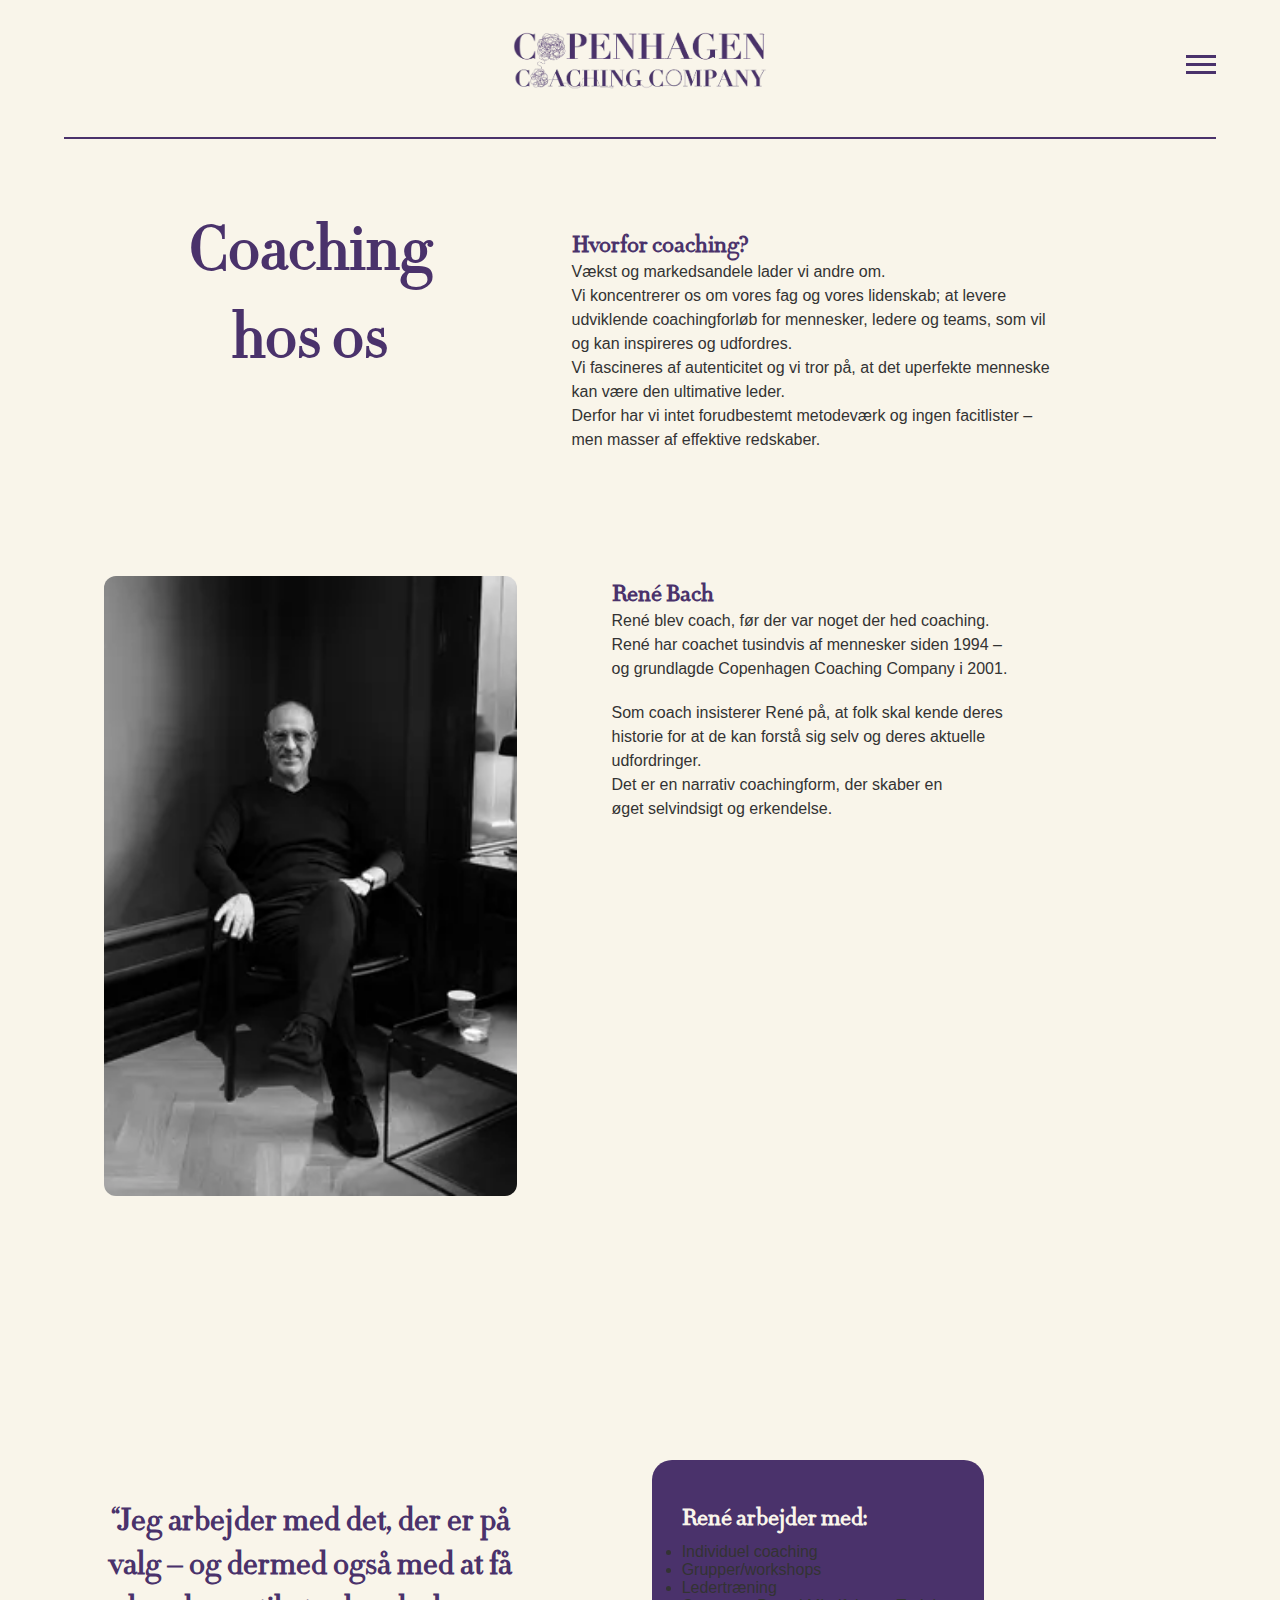
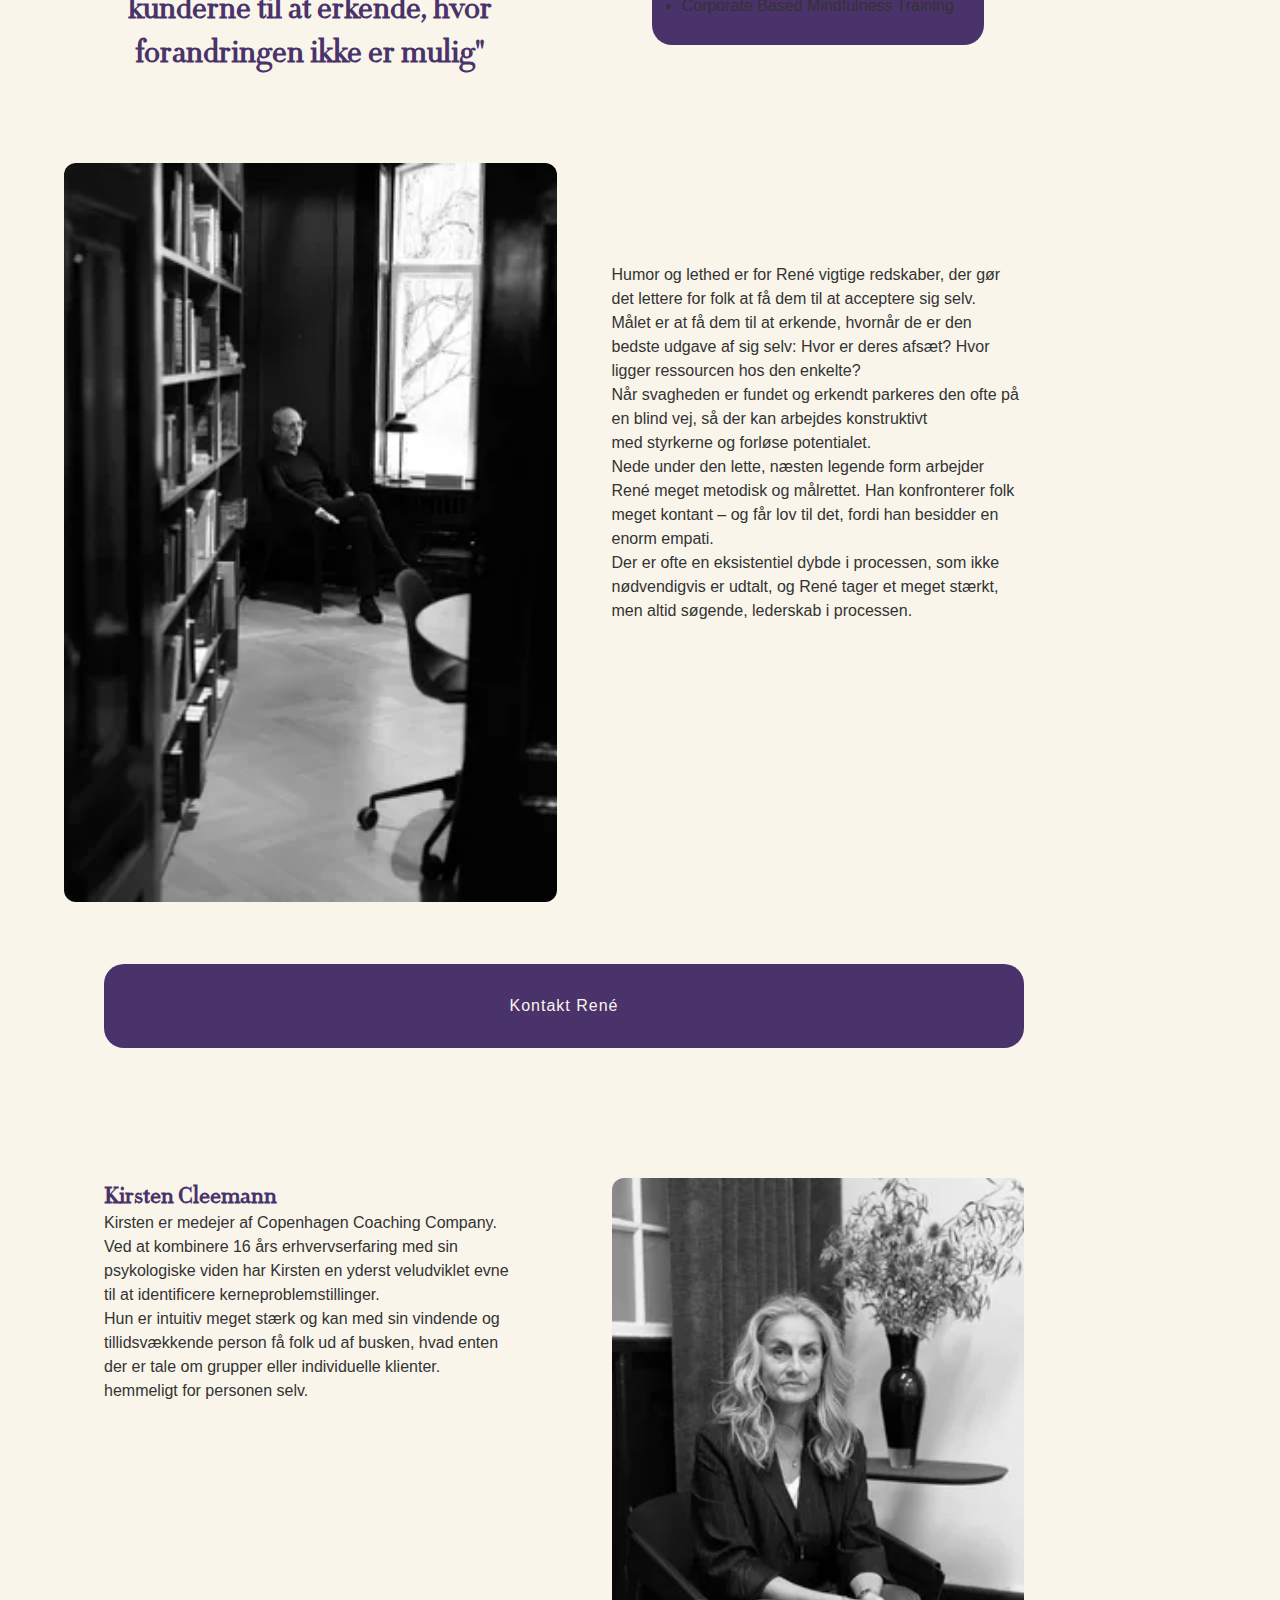
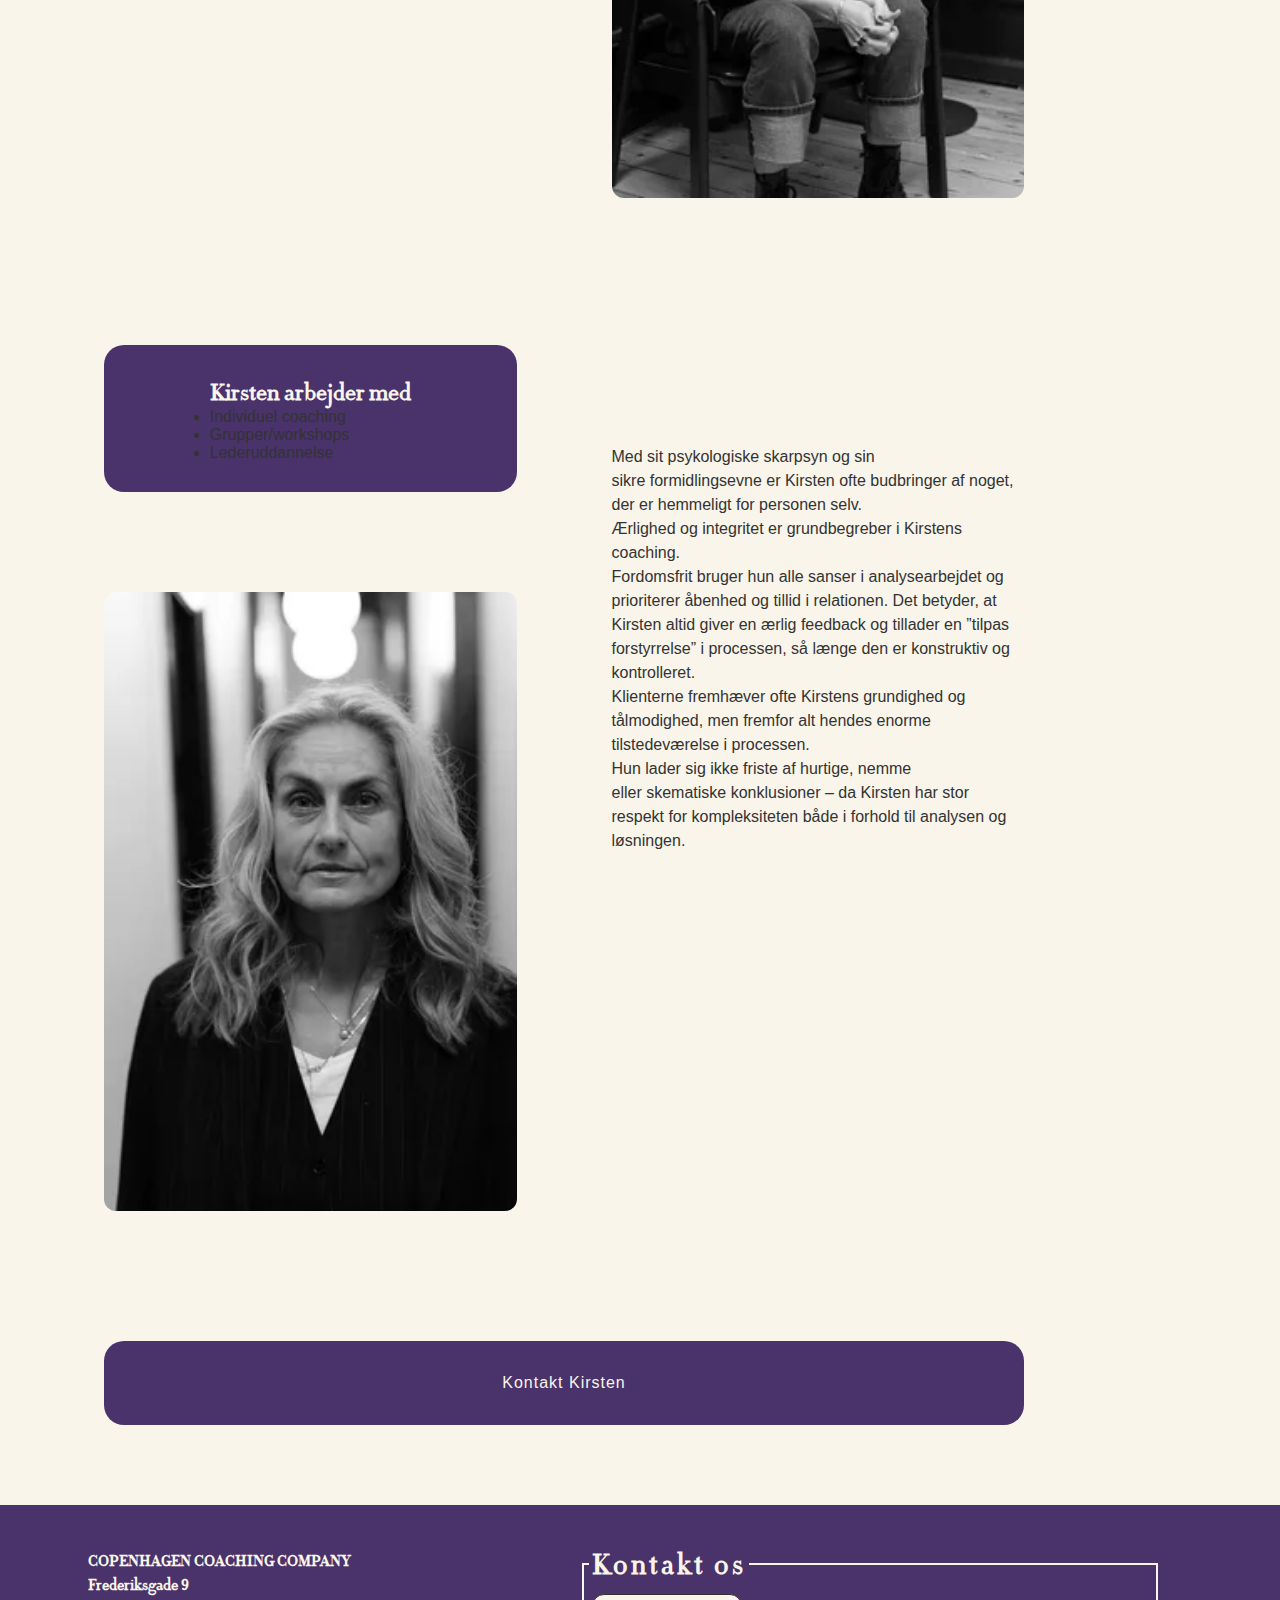
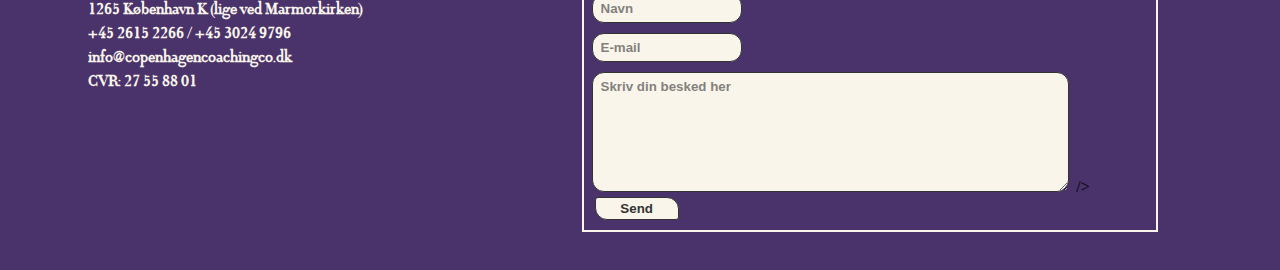
==== commit 51855a23: "Merge branch 'vers.0.0' of https://github.com/multimediemartin/virksomhedssite into vers.0.0" ====
--- a/hvem-er-vi.html
+++ b/hvem-er-vi.html
@@ -41,16 +41,14 @@
           <div class="hero_text">
             <h2>Hvorfor coaching?</h2>
             <p>
-              Vækst og markedsandele lader vi andre om. Vi koncentrerer os om
-              vores fag og vores lidenskab; at levere udviklende coachingforløb
-              for mennesker, ledere og teams, som vil og kan inspireres og
-              udfordres.
-            </p>
-            <p>
+              Vækst og markedsandele lader vi andre om. <br />
+              Vi koncentrerer os om vores fag og vores lidenskab; at levere
+              udviklende coachingforløb for mennesker, ledere og teams, som vil
+              og kan inspireres og udfordres. <br />
               Vi fascineres af autenticitet og vi tror på, at det uperfekte
-              menneske kan være den ultimative leder. Derfor har vi intet
-              forudbestemt metodeværk og ingen facitlister – men masser af
-              effektive redskaber.
+              menneske kan være den ultimative leder. <br />
+              Derfor har vi intet forudbestemt metodeværk og ingen facitlister –
+              men masser af effektive redskaber.
             </p>
           </div>
         </div>
@@ -65,15 +63,16 @@
           <div class="rene_text_2">
             <h2>René Bach</h2>
             <p>
-              René blev coach, før der var noget der hed coaching. René har
-              coachet tusindvis af mennesker siden 1994 – og grundlagde
-              Copenhagen Coaching Company i 2001. øget selvindsigt og
-              erkendelse.
-            </p>
+              René blev coach, før der var noget der hed coaching. <br />
+              René har coachet tusindvis af mennesker siden 1994 – og grundlagde
+              Copenhagen Coaching Company i 2001.
+            </p>
+
             <div class="rene_text_2_1">
               <p>
                 Som coach insisterer René på, at folk skal kende deres historie
-                for at de kan forstå sig selv og deres aktuelle udfordringer.
+                for at de kan forstå sig selv og deres aktuelle udfordringer.
+                <br />
                 Det er en narrativ coachingform, der skaber en øget selvindsigt
                 og erkendelse.
               </p>
@@ -103,14 +102,16 @@
           <div class="rene_text_1">
             <p>
               Humor og lethed er for René vigtige redskaber, der gør det lettere
-              for folk at få dem til at acceptere sig selv. Målet er at få dem
-              til at erkende, hvornår de er den bedste udgave af sig selv: Hvor
-              er deres afsæt? Hvor ligger ressourcen hos den enkelte? Når
-              svagheden er fundet og erkendt parkeres den ofte på en blind vej,
-              så der kan arbejdes konstruktivt med styrkerne og forløse
-              potentialet.   Nede under den lette, næsten legende form arbejder
-              René meget metodisk og målrettet. Han konfronterer folk meget
-              kontant – og får lov til det, fordi han besidder en enorm empati.
+              for folk at få dem til at acceptere sig selv. <br />
+              Målet er at få dem til at erkende, hvornår de er den bedste udgave
+              af sig selv: Hvor er deres afsæt? Hvor ligger ressourcen hos den
+              enkelte? <br />
+              Når svagheden er fundet og erkendt parkeres den ofte på en blind
+              vej, så der kan arbejdes konstruktivt med styrkerne og forløse
+              potentialet. <br />
+              Nede under den lette, næsten legende form arbejder René meget
+              metodisk og målrettet. Han konfronterer folk meget kontant – og
+              får lov til det, fordi han besidder en enorm empati. <br />
               Der er ofte en eksistentiel dybde i processen, som ikke
               nødvendigvis er udtalt, og René tager et meget stærkt, men altid
               søgende, lederskab i processen.
@@ -128,13 +129,14 @@
           <div class="kirsten_text_1">
             <h2>Kirsten Cleemann</h2>
             <p>
-              Kirsten er medejer af Copenhagen Coaching Company. Ved at
-              kombinere 16 års erhvervserfaring med sin psykologiske viden har
-              Kirsten en yderst veludviklet evne til at identificere
-              kerneproblemstillinger. Hun er intuitiv meget stærk og kan med sin
-              vindende og tillidsvækkende person få folk ud af busken, hvad
-              enten der er tale om grupper eller individuelle klienter.
-              hemmeligt for personen selv.
+              Kirsten er medejer af Copenhagen Coaching Company. <br />
+              Ved at kombinere 16 års erhvervserfaring med sin psykologiske
+              viden har Kirsten en yderst veludviklet evne til at identificere
+              kerneproblemstillinger. <br />
+              Hun er intuitiv meget stærk og kan med sin vindende og
+              tillidsvækkende person få folk ud af busken, hvad enten der er
+              tale om grupper eller individuelle klienter. hemmeligt for
+              personen selv.
             </p>
           </div>
 
@@ -162,16 +164,19 @@
             <p>
               Med sit psykologiske skarpsyn og sin sikre formidlingsevne er
               Kirsten ofte budbringer af noget, der er hemmeligt for personen
-              selv. Ærlighed og integritet er grundbegreber i Kirstens coaching.
+              selv.<br />
+              Ærlighed og integritet er grundbegreber i Kirstens coaching.
+              <br />
               Fordomsfrit bruger hun alle sanser i analysearbejdet og
               prioriterer åbenhed og tillid i relationen. Det betyder, at
               Kirsten altid giver en ærlig feedback og tillader en ”tilpas
               forstyrrelse” i processen, så længe den er konstruktiv og
-              kontrolleret.   Klienterne fremhæver ofte Kirstens grundighed og
-              tålmodighed, men fremfor alt hendes enorme tilstedeværelse i
-              processen. Hun lader sig ikke friste af hurtige, nemme
-              eller skematiske konklusioner – da Kirsten har stor respekt for
-              kompleksiteten både i forhold til analysen og løsningen.    
+              kontrolleret. <br />
+              Klienterne fremhæver ofte Kirstens grundighed og tålmodighed, men
+              fremfor alt hendes enorme tilstedeværelse i processen. <br />
+              Hun lader sig ikke friste af hurtige, nemme eller skematiske
+              konklusioner – da Kirsten har stor respekt for kompleksiteten både
+              i forhold til analysen og løsningen.    
             </p>
           </div>
         </div>
@@ -222,7 +227,8 @@
               required
               placeholder="Skriv din besked her"
             ></textarea>
-          </label>
+            /></label
+          >
 
           <button type="submit" id="submit">Send</button>
         </fieldset>
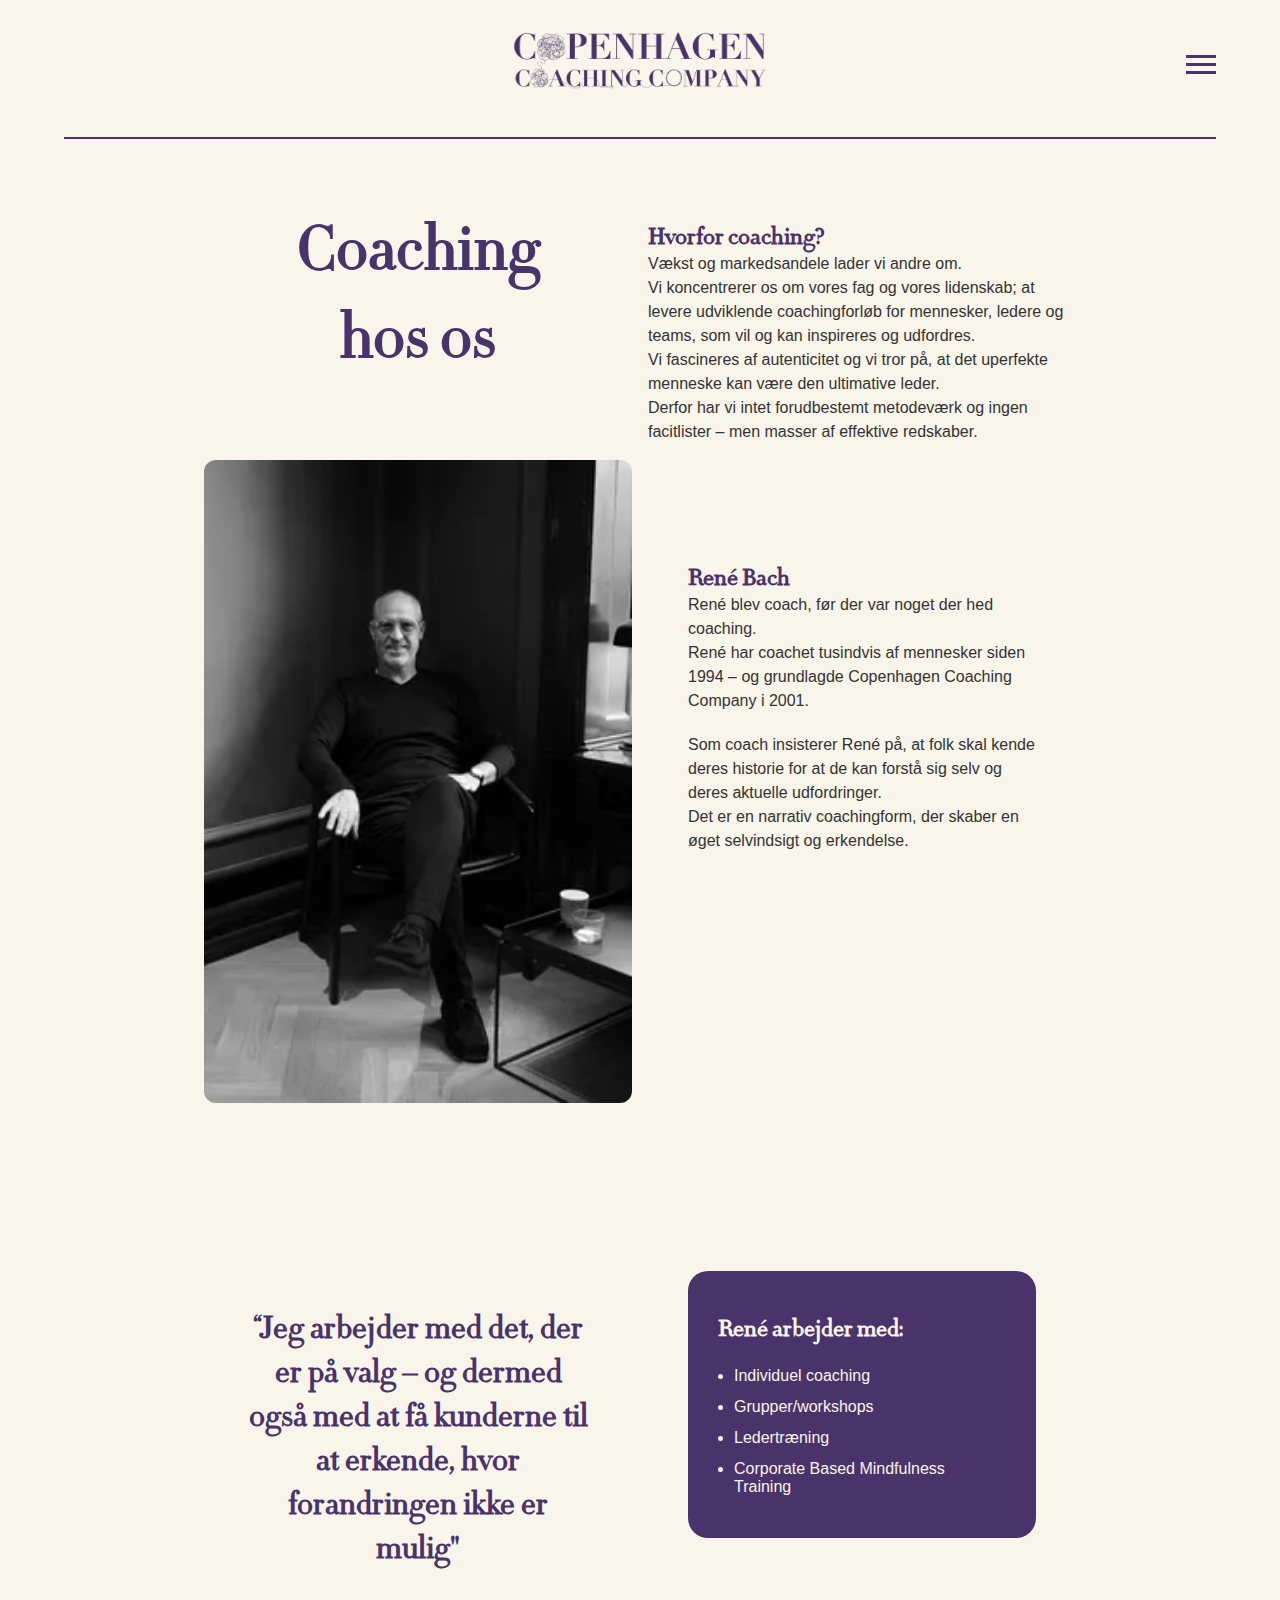
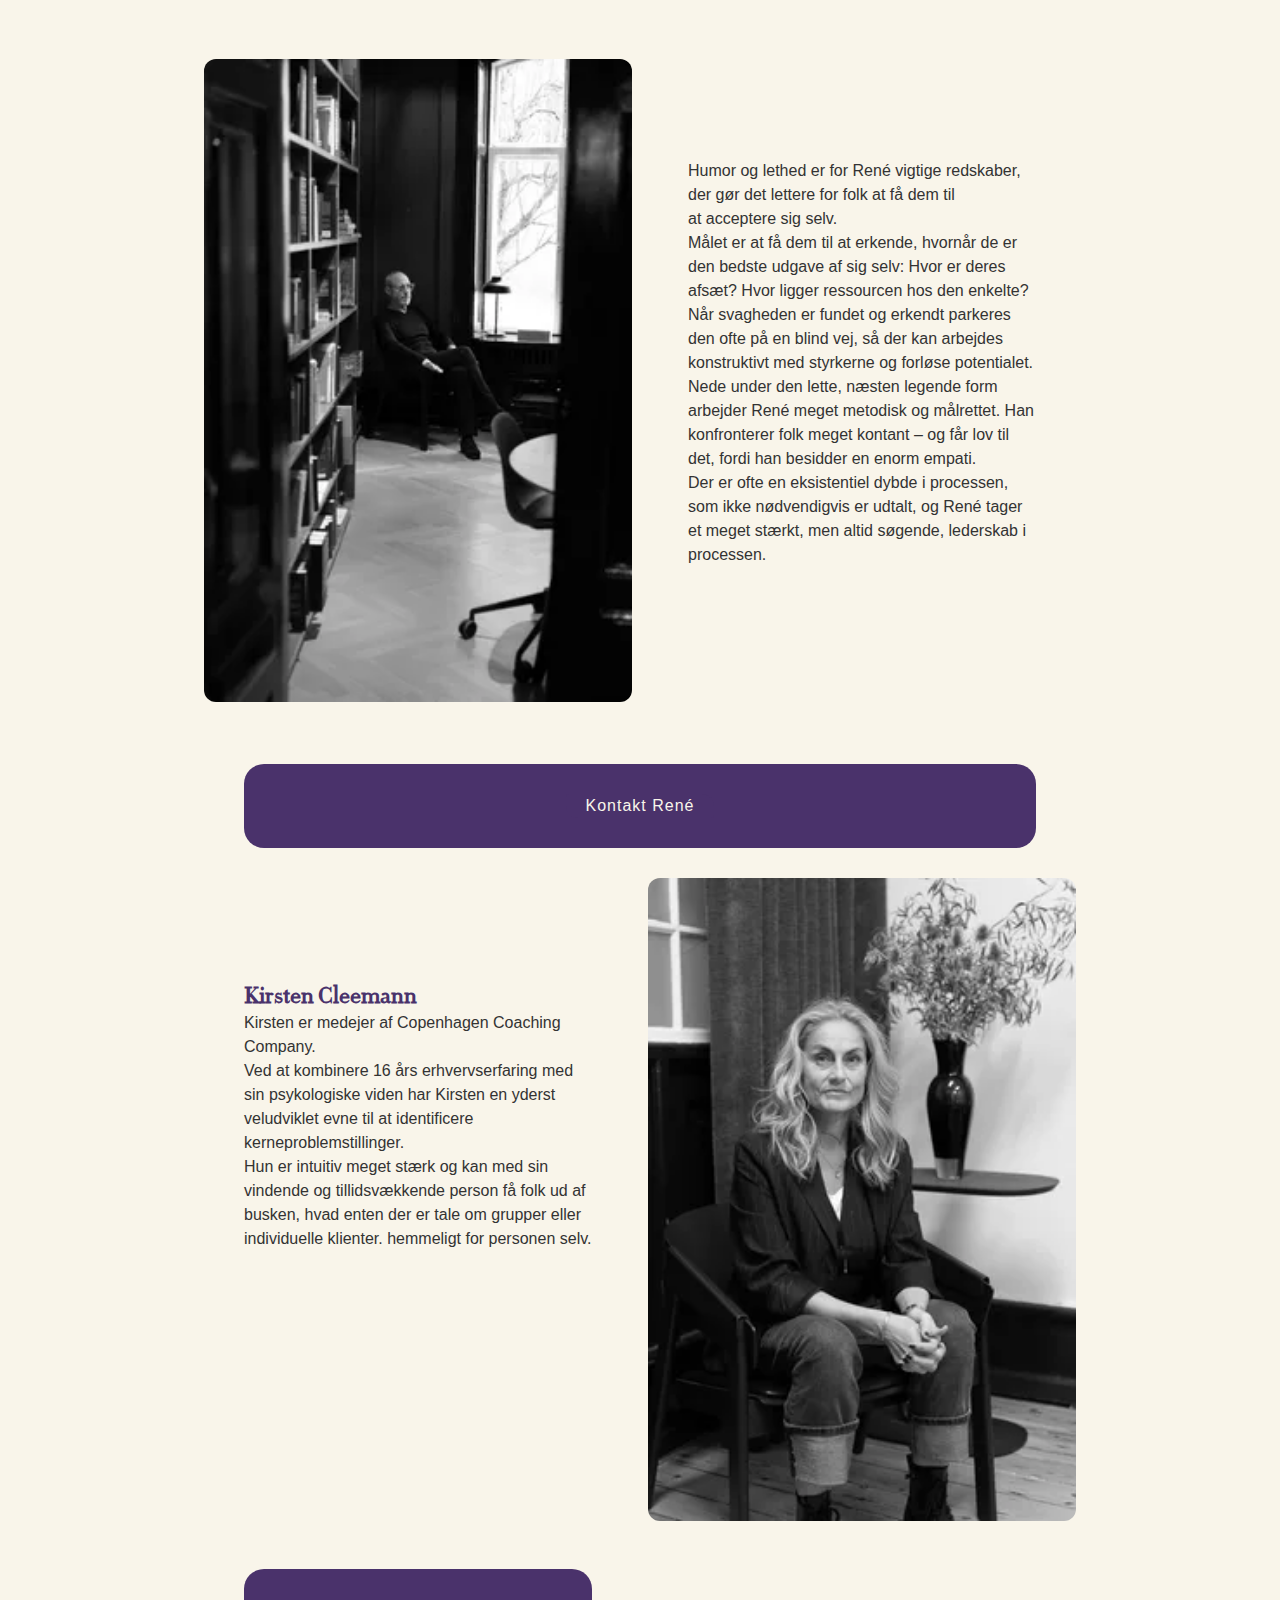
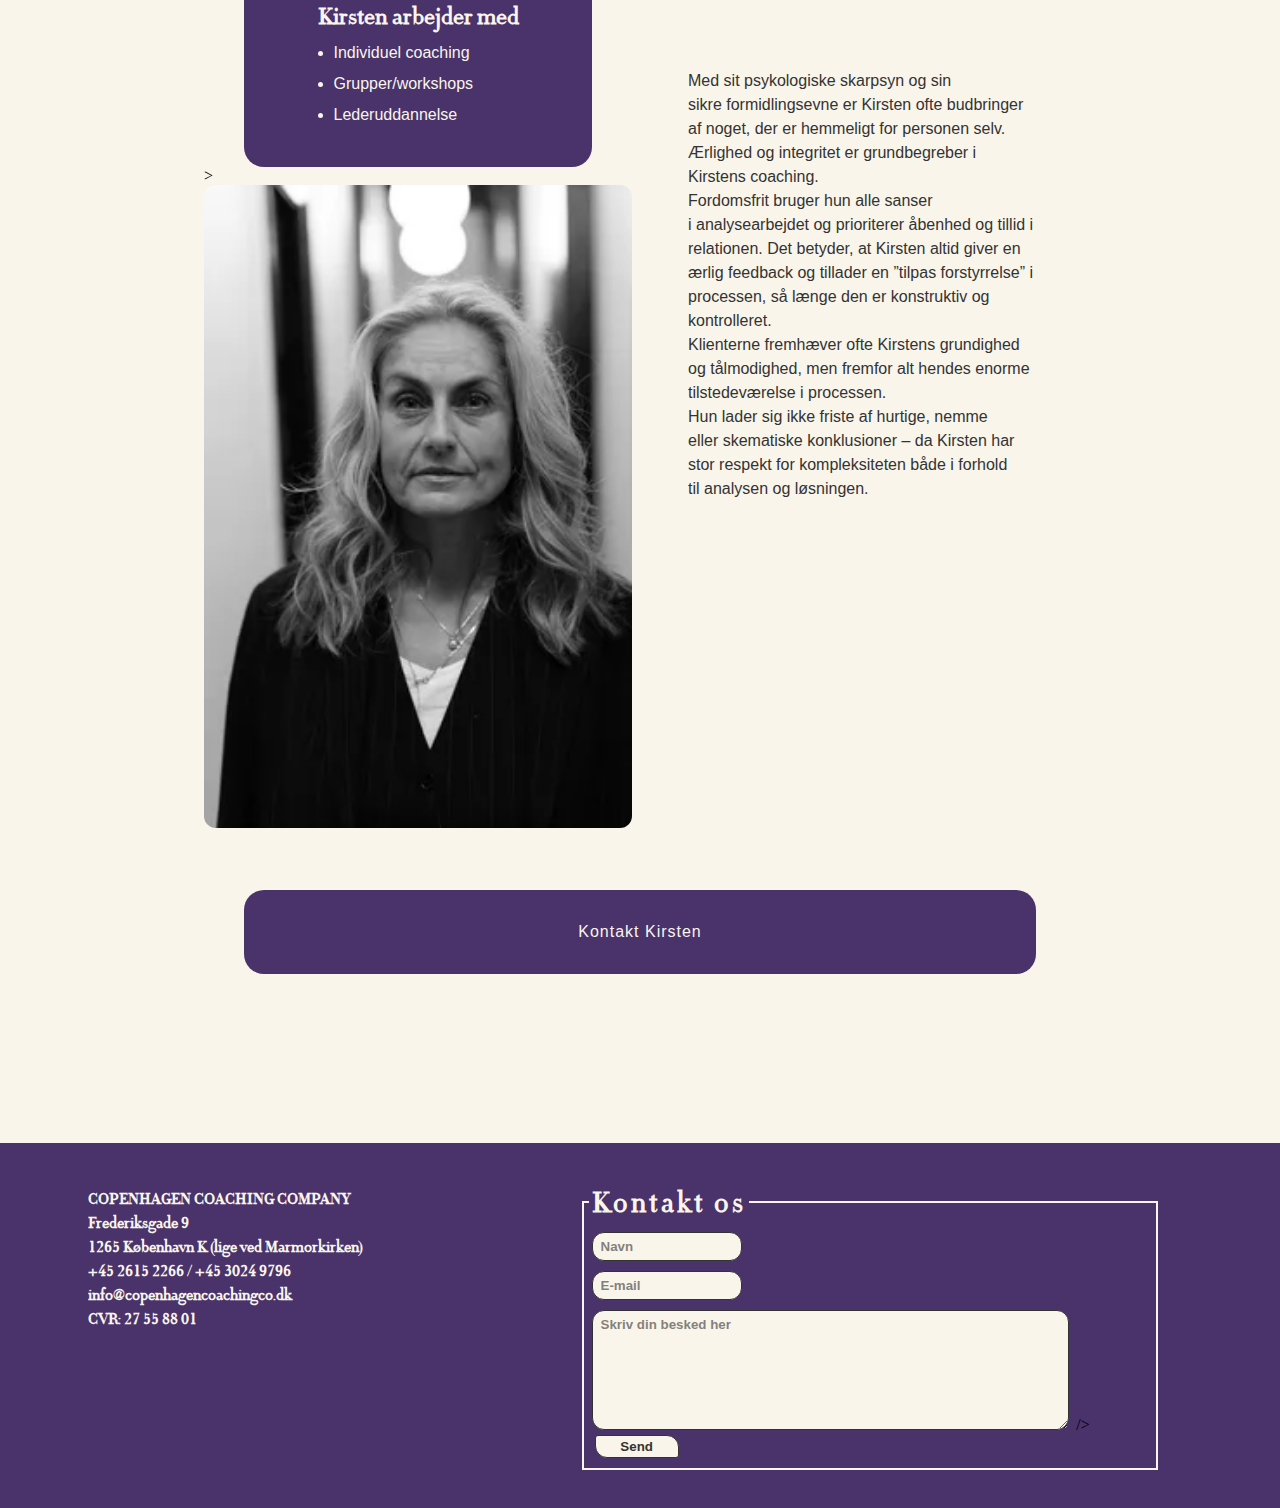
==== commit 17613f89: "diverse rettelser tværs af alle filer" ====
--- a/hvem-er-vi.html
+++ b/hvem-er-vi.html
@@ -56,7 +56,7 @@
 
       <section class="rene">
         <div class="none_to_grid_1-1">
-          <div class="img_div">
+          <div>
             <img src="billeder/rene_1_result.webp" alt="René Bach" />
           </div>
 
@@ -140,7 +140,7 @@
             </p>
           </div>
 
-          <div class="img_div">
+          <div>
             <img src="billeder/kirsten_1_result.webp" alt="Kirsten Cleemann" />
           </div>
 
@@ -153,7 +153,8 @@
                 <li>Lederuddannelse</li>
               </ul>
             </div>
-            <div class="img_div">
+            <div>
+              >
               <img
                 src="billeder/kirsten_3_result.webp"
                 alt="Kirsten Cleemann"
--- a/css/hvem-er-vi.css
+++ b/css/hvem-er-vi.css
@@ -1,15 +1,9 @@
-.img_div {
-  margin: 20px 0px 10px 0px;
-}
-
 .hero_overskrift {
-  font-family: var(--main_font);
-  font-size: 4rem;
   text-align: center;
 }
 
 .hero_text {
-  margin-block: 1.5rem;
+  margin-block: 1rem;
 }
 /*------------------------------------------RENE--------------------------------------------*/
 
@@ -32,9 +26,15 @@
   display: grid;
   justify-content: center;
   /*---------box-størrelse--------*/
-  margin: auto;
+  margin: 1vw auto;
   padding: 30px 30px 30px 30px;
-  margin: 0px 0px 0px 0px;
+  max-width: 50vw;
+}
+
+.rene_arbejder_med li,
+.kirsten_arbejder_med li {
+  color: var(--primary);
+  margin-left: 1rem;
 }
 
 .rene_arbejder_med_h2 {
--- a/css/mutual_styles.css
+++ b/css/mutual_styles.css
@@ -69,6 +69,7 @@
   font-family: var(--main_font);
   color: var(--secondary);
   font-weight: 800;
+  font-size: 4rem;
 }
 
 h2 {
@@ -98,6 +99,7 @@
 li {
   font-family: var(--txt_font);
   color: var(--txt_color);
+  margin-block: 0.8rem;
 }
 
 blockquote {
@@ -314,7 +316,7 @@
 }
 
 footer p {
-  border-bottom: var(--txt_color) solid 3px;
+  border-bottom: hsl(265, 36%, 27%) solid 3px;
   padding: 5px 50px;
   max-width: 50ch;
   font-family: var(--main_font);
@@ -329,7 +331,7 @@
 
 /*---------- LAYOUT ----------*/
 main {
-  margin: 5vw 5vw;
+  padding: 5vw 5vw;
   position: relative;
   min-height: 70vh;
 }
@@ -338,10 +340,6 @@
   border-radius: 12px;
   margin-inline: auto;
   margin-bottom: 2.5vw;
-}
-
-.img_pad {
-  padding-inline: 2.5vw;
 }
 
 header {
@@ -391,7 +389,7 @@
   .none_to_grid_1-1 {
     display: grid;
     grid-template-columns: 1fr 1fr;
-    gap: 15px;
+    gap: 1rem;
   }
 
   footer {
@@ -406,5 +404,6 @@
   }
   main {
     max-width: 1000px;
+    margin-inline: auto;
   }
 }
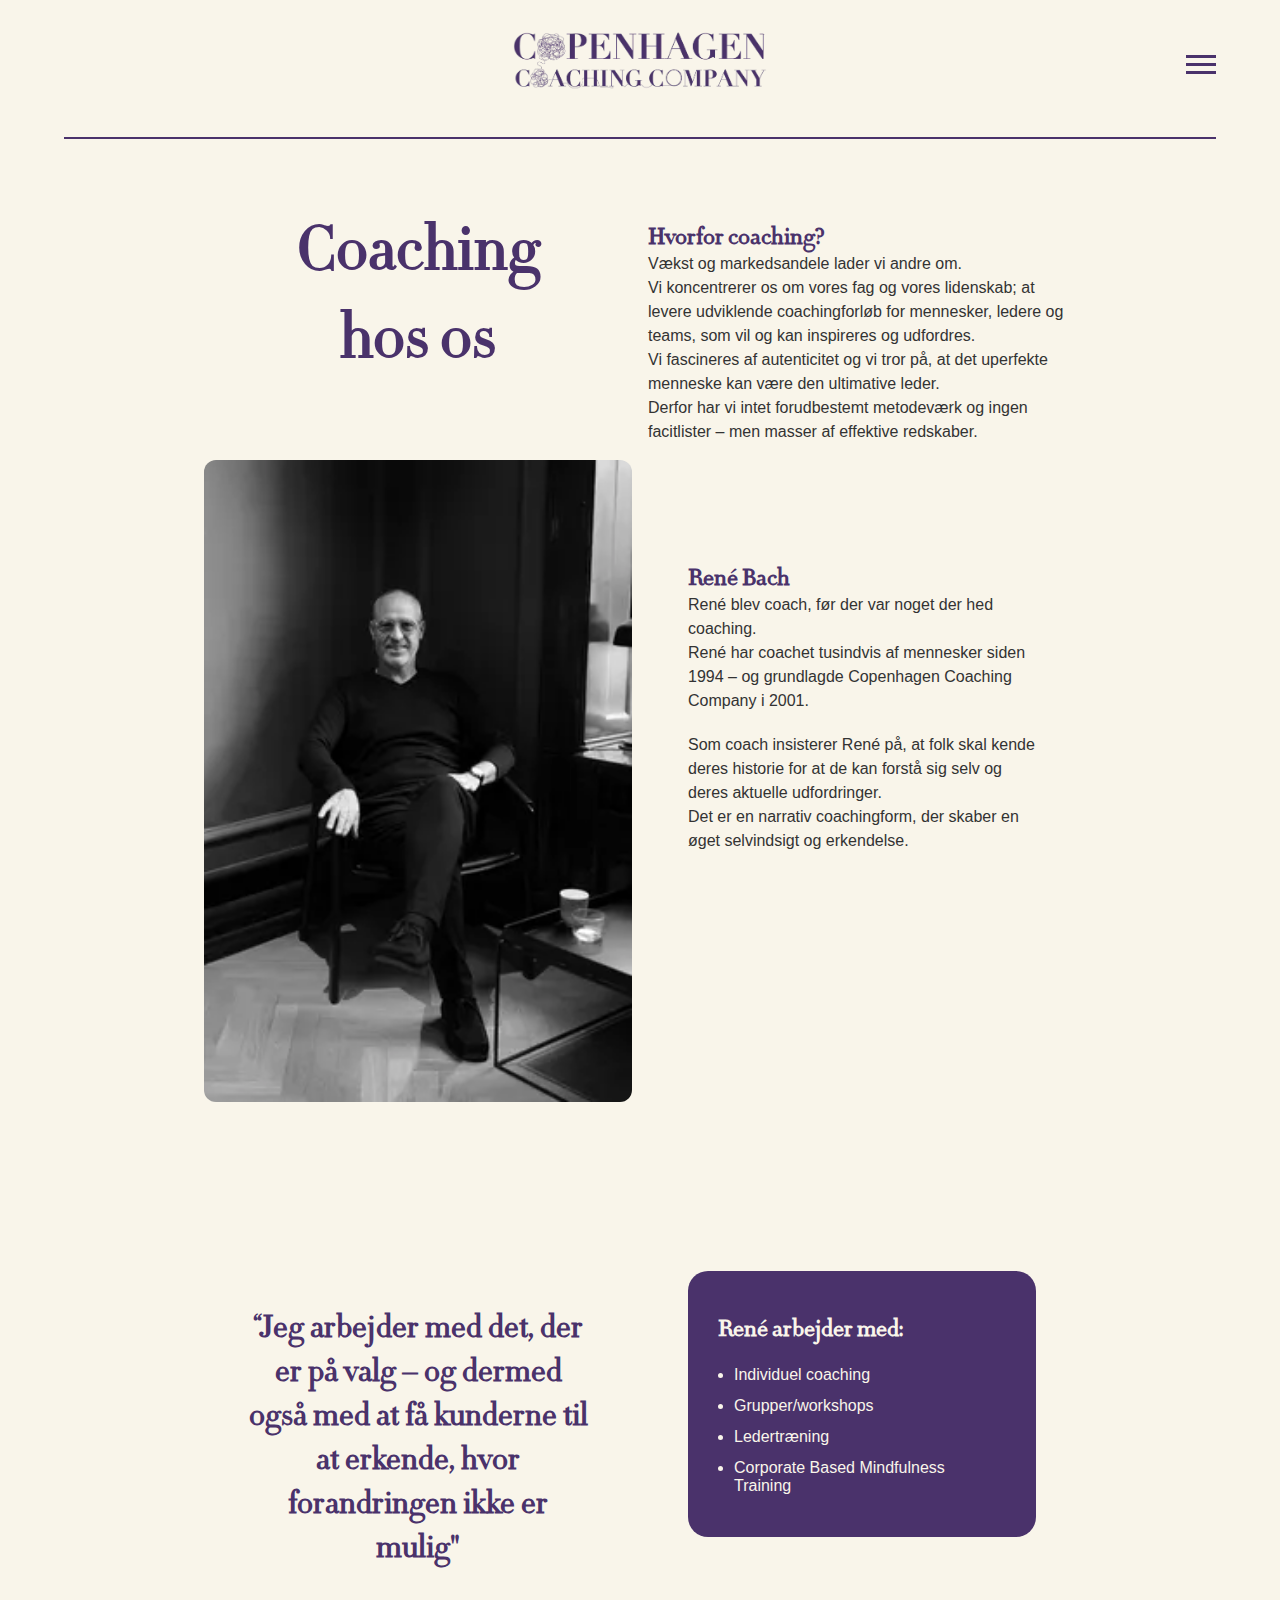
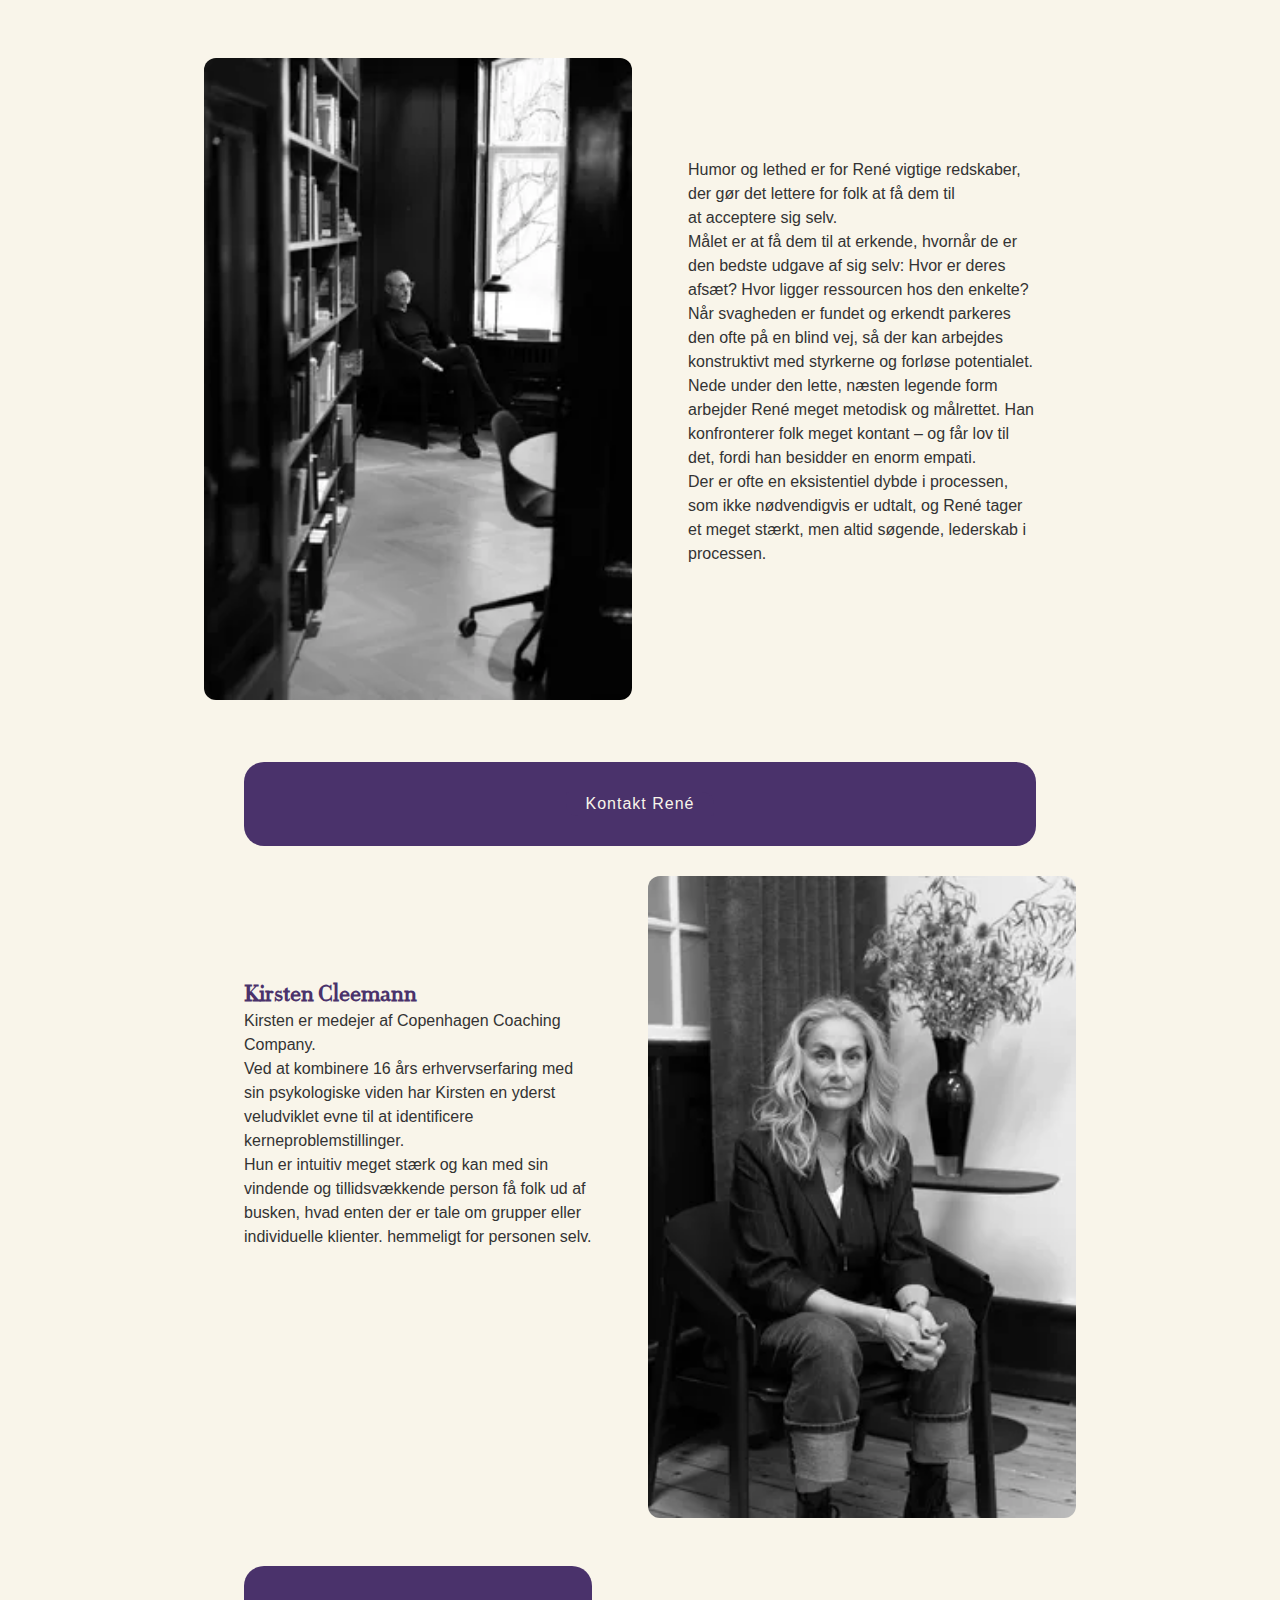
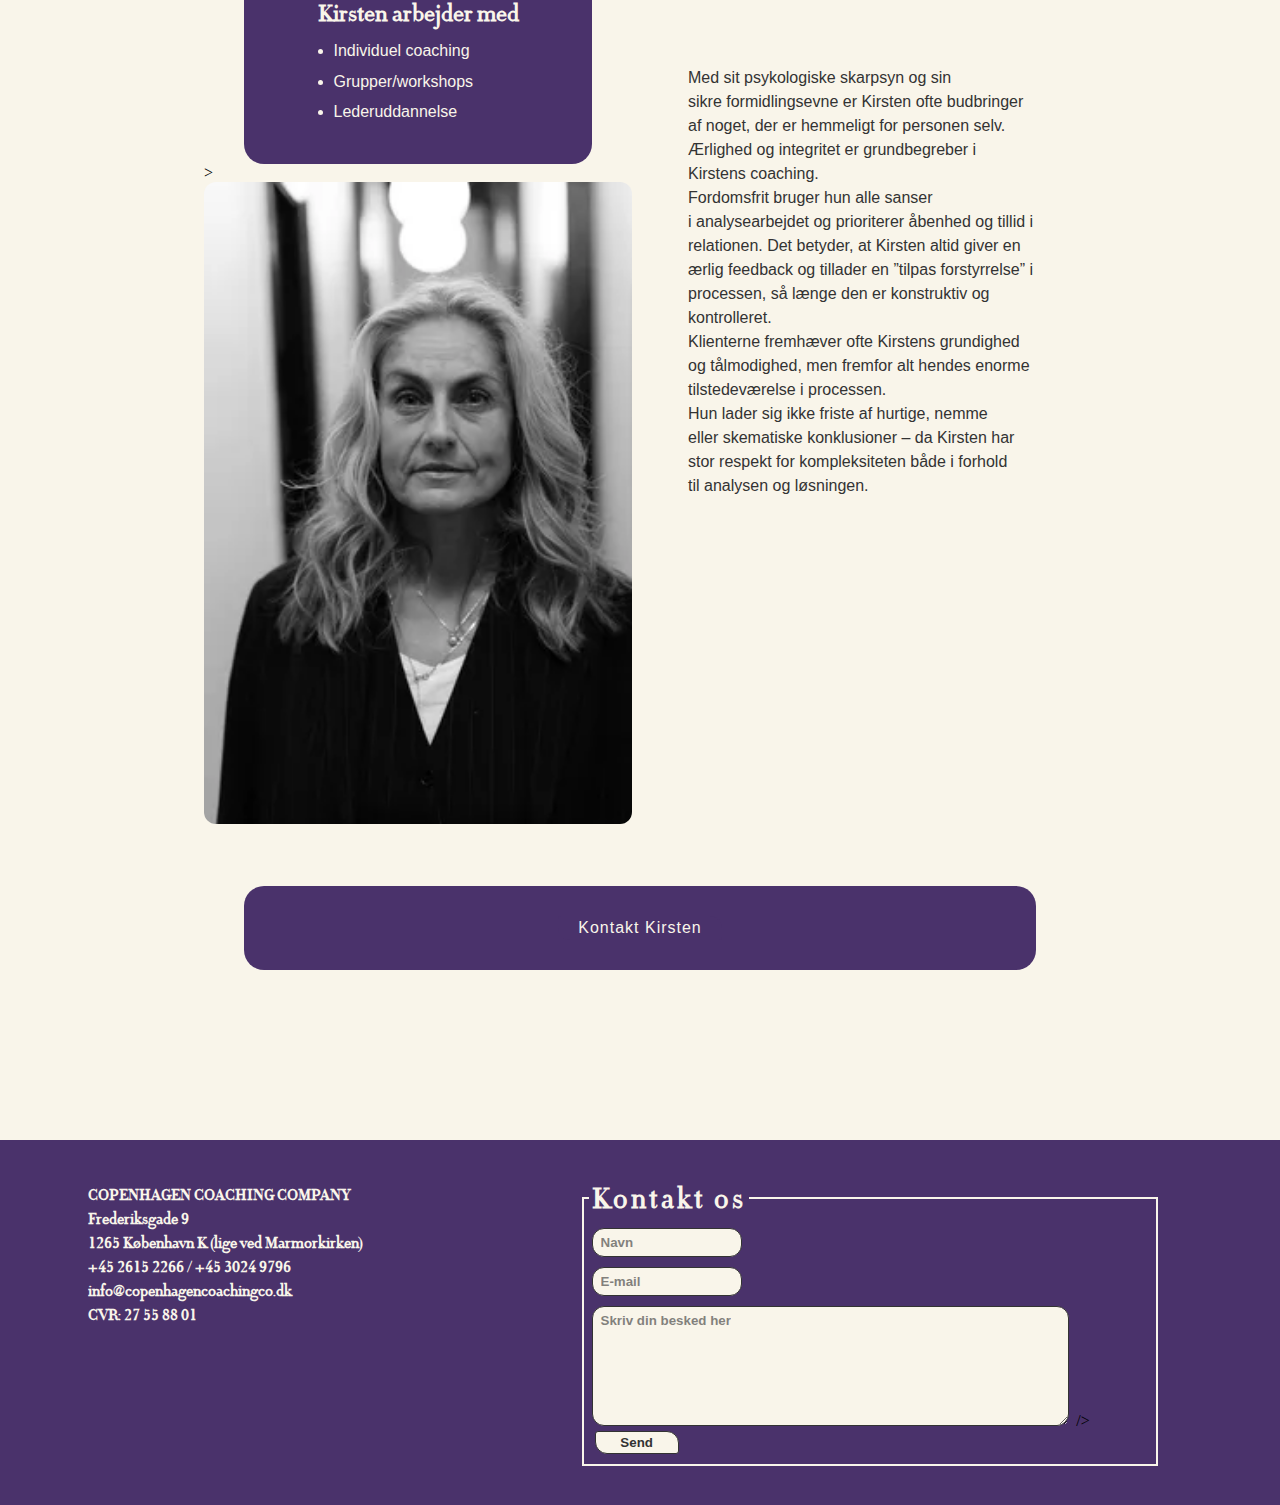
==== commit 94eff0a4: "aspect ratios" ====
--- a/hvem-er-vi.html
+++ b/hvem-er-vi.html
@@ -57,7 +57,11 @@
       <section class="rene">
         <div class="none_to_grid_1-1">
           <div>
-            <img src="billeder/rene_1_result.webp" alt="René Bach" />
+            <img
+              src="billeder/rene_1_result.webp"
+              alt="René Bach"
+              class="aspect_2-3"
+            />
           </div>
 
           <div class="rene_text_2">
@@ -97,7 +101,11 @@
 
         <div class="none_to_grid_1-1">
           <div>
-            <img src="billeder/rene_2_result.webp" alt="René Bach" />
+            <img
+              src="billeder/rene_2_result.webp"
+              alt="René Bach"
+              class="aspect_2-3"
+            />
           </div>
           <div class="rene_text_1">
             <p>
@@ -141,7 +149,11 @@
           </div>
 
           <div>
-            <img src="billeder/kirsten_1_result.webp" alt="Kirsten Cleemann" />
+            <img
+              src="billeder/kirsten_1_result.webp"
+              alt="Kirsten Cleemann"
+              class="aspect_2-3"
+            />
           </div>
 
           <div>
@@ -158,6 +170,7 @@
               <img
                 src="billeder/kirsten_3_result.webp"
                 alt="Kirsten Cleemann"
+                class="aspect_2-3"
               />
             </div>
           </div>
--- a/css/mutual_styles.css
+++ b/css/mutual_styles.css
@@ -364,6 +364,27 @@
   height: 60px;
   aspect-ratio: 253.39/60;
 }
+/*---------- ASPECT RATIO ----------*/
+
+.aspect_1-1 {
+  aspect-ratio: 385/371;
+}
+
+.aspect_2-3 {
+  aspect-ratio: 2/3;
+}
+
+.aspect_3-2 {
+  aspect-ratio: 3/2;
+}
+
+.aspect_s1 {
+  aspect-ratio: 535 /371;
+}
+
+.aspect_s2 {
+  aspect-ratio: 590/371;
+}
 
 /*---------- FARVER ----------*/
 
